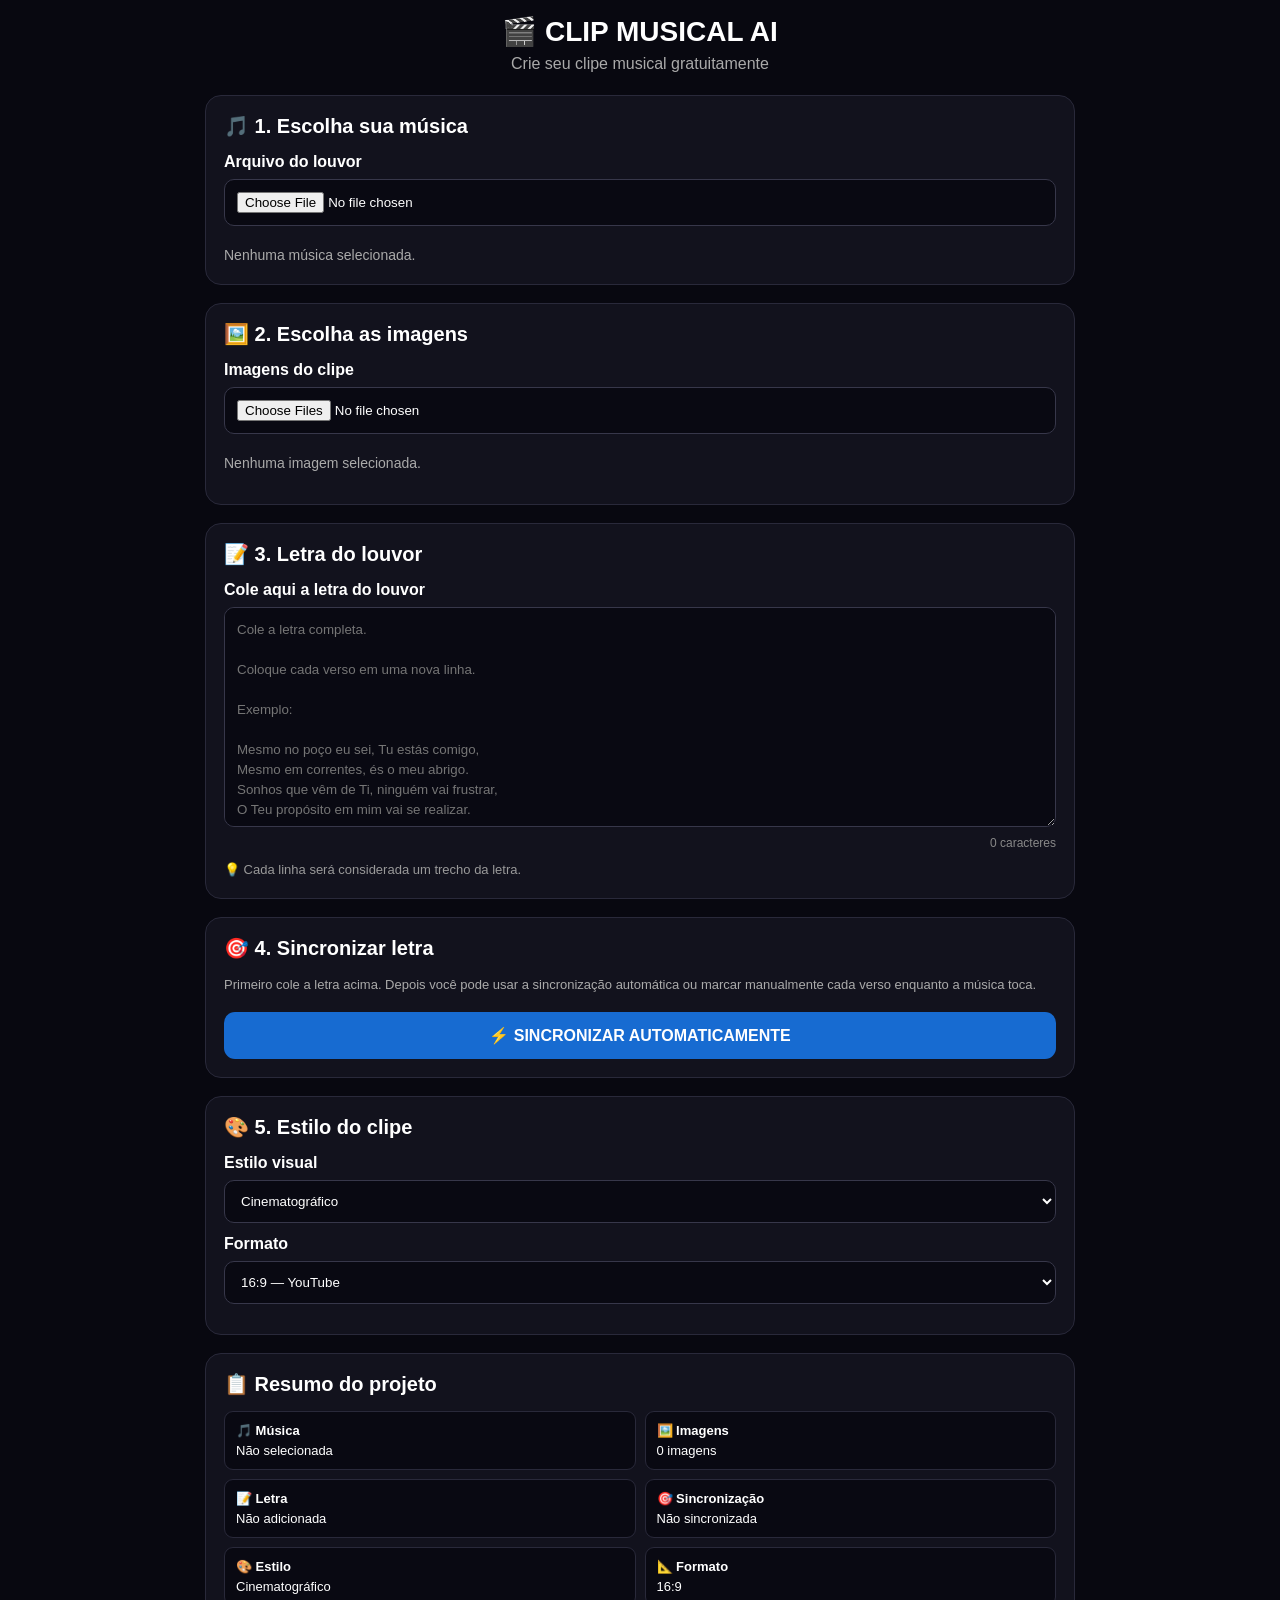
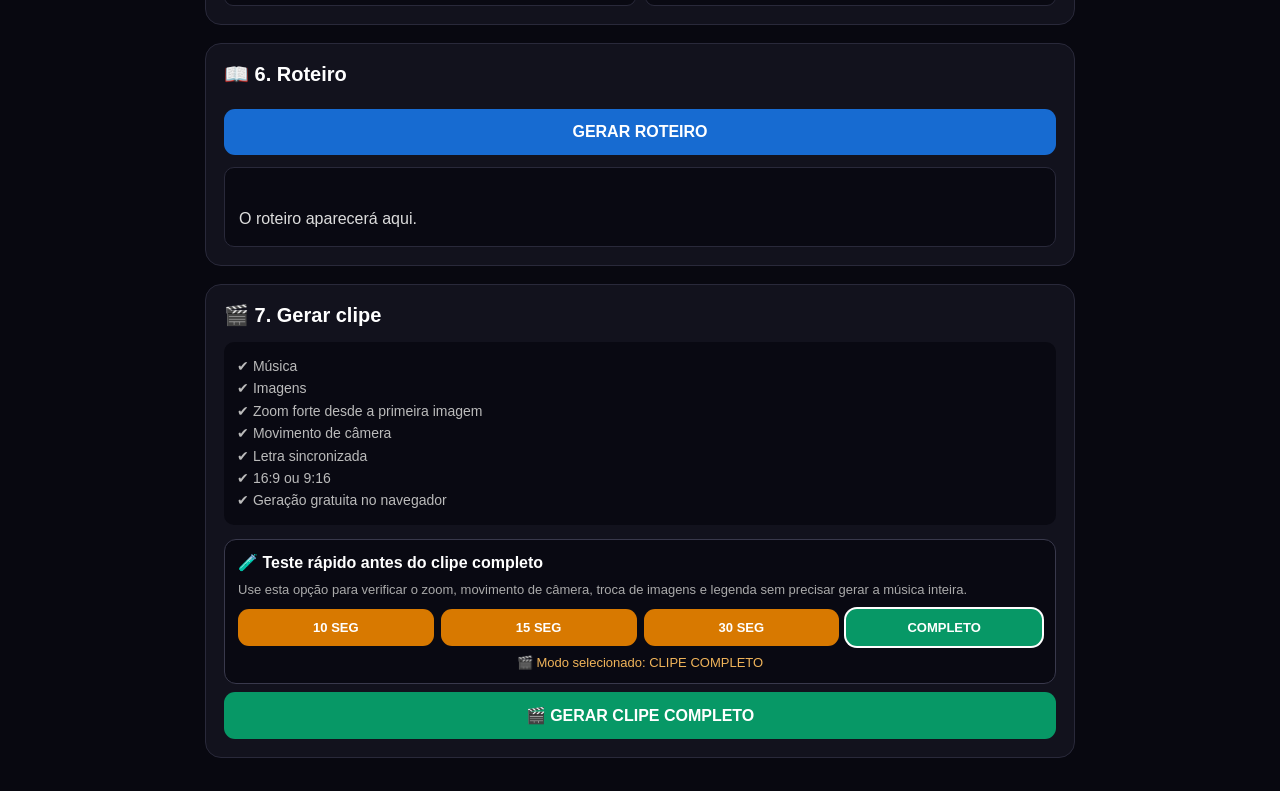
==== index.html @ cc2530ec "Update index.html" ====
<!DOCTYPE html>
<html lang="pt-BR">

<head>

<meta charset="UTF-8">

<meta name="viewport"
      content="width=device-width, initial-scale=1.0">

<title>CLIP MUSICAL AI</title>

<style>

*{
    box-sizing:border-box;
    margin:0;
    padding:0;
    font-family:Arial,sans-serif;
}

body{
    background:#080810;
    color:white;
    min-height:100vh;
}

.container{
    width:100%;
    max-width:900px;
    margin:auto;
    padding:15px;
}

h1{
    text-align:center;
    font-size:28px;
    margin-bottom:7px;
}

.subtitulo{
    text-align:center;
    color:#aaa;
    margin-bottom:22px;
}

.card{
    background:#12121d;
    border:1px solid #29293a;
    border-radius:16px;
    padding:18px;
    margin-bottom:18px;
}

.card h2{
    font-size:20px;
    margin-bottom:15px;
}

label{
    display:block;
    font-weight:bold;
    margin-bottom:8px;
}

input[type="file"],
select,
textarea,
input[type="number"]{
    width:100%;
    background:#090912;
    color:#fff;
    border:1px solid #37374a;
    border-radius:10px;
    padding:12px;
    margin-bottom:12px;
}

textarea{
    min-height:220px;
    resize:vertical;
    line-height:1.5;
}

button{
    width:100%;
    border:0;
    border-radius:11px;
    padding:14px;
    margin-top:8px;
    background:#6838ff;
    color:white;
    font-size:16px;
    font-weight:bold;
    cursor:pointer;
}

button:disabled{
    opacity:.5;
}

.btn-azul{
    background:#176bd1;
}

.btn-verde{
    background:#079866;
}

.btn-vermelho{
    background:#a72828;
}

.btn-cinza{
    background:#383847;
}

.btn-teste{
    background:#d87900;
}

.status{
    color:#aaa;
    font-size:14px;
    line-height:1.5;
    margin-top:7px;
}

.sucesso{
    color:#35dc98;
}

.erro{
    color:#ff6868;
}

.audio-preview{
    width:100%;
    display:none;
    margin-top:8px;
}

.dica{
    color:#999;
    font-size:13px;
    line-height:1.5;
    margin-top:5px;
}

.contador{
    color:#888;
    font-size:12px;
    text-align:right;
    margin-top:-7px;
    margin-bottom:10px;
}

.letra-preview{
    display:none;
    margin-top:12px;
    background:#090912;
    border:1px solid #29293a;
    border-radius:10px;
    padding:12px;
}

.letra-preview-texto{
    color:#ddd;
    white-space:pre-wrap;
    line-height:1.5;
    max-height:180px;
    overflow:auto;
}

.preview-grid{
    display:grid;
    grid-template-columns:repeat(2,1fr);
    gap:12px;
    margin-top:12px;
}

.preview-item{
    background:#090912;
    border:1px solid #29293a;
    border-radius:10px;
    padding:7px;
}

.preview-item img{
    width:100%;
    aspect-ratio:16/10;
    object-fit:cover;
    border-radius:8px;
    display:block;
}

.preview-num{
    text-align:center;
    color:#aaa;
    padding:7px 0;
    font-size:13px;
}

.preview-buttons{
    display:grid;
    grid-template-columns:1fr 1fr 1fr;
    gap:5px;
}

.preview-buttons button{
    padding:8px 3px;
    margin:0;
    font-size:12px;
}

.resumo{
    display:grid;
    grid-template-columns:1fr 1fr;
    gap:9px;
}

.resumo-box{
    background:#090912;
    border:1px solid #29293a;
    border-radius:9px;
    padding:11px;
    font-size:13px;
}

.resumo-box strong{
    display:block;
    margin-bottom:5px;
}

#roteiro{
    white-space:pre-wrap;
    background:#090912;
    border:1px solid #29293a;
    border-radius:10px;
    padding:14px;
    margin-top:12px;
    color:#ddd;
    line-height:1.55;
    min-height:80px;
}


/* ==========================================
   SINCRONIZAÇÃO
========================================== */

.sync-box{
    background:#090912;
    border:1px solid #303044;
    border-radius:12px;
    padding:12px;
    margin-top:12px;
}

.tempo-grande{
    text-align:center;
    font-size:34px;
    font-weight:bold;
    margin:10px 0;
    color:#fff;
}

.sync-botoes{
    display:grid;
    grid-template-columns:1fr 1fr;
    gap:8px;
}

.sync-botoes button{
    margin:0;
}

.marcar{
    background:#d43b3b;
    font-size:17px;
}

.lista-versos{
    margin-top:14px;
}

.verso-item{
    display:grid;
    grid-template-columns:70px 1fr 65px;
    gap:7px;
    align-items:center;
    background:#141421;
    border:1px solid #29293a;
    border-radius:8px;
    padding:7px;
    margin-bottom:6px;
}

.verso-numero{
    color:#888;
    font-size:12px;
    text-align:center;
}

.verso-texto{
    color:#ddd;
    font-size:13px;
    line-height:1.3;
}

.verso-tempo{
    width:100%;
    margin:0 !important;
    padding:7px !important;
    font-size:12px;
    text-align:center;
}

.verso-atual{
    border-color:#d43b3b;
    box-shadow:0 0 0 1px #d43b3b;
}

.sync-info{
    color:#aaa;
    font-size:13px;
    line-height:1.5;
    margin-bottom:10px;
}


/* ==========================================
   PROGRESSO
========================================== */

.progress-container{
    display:none;
    margin-top:15px;
}

.progress-bar{
    width:100%;
    height:18px;
    background:#252536;
    border-radius:20px;
    overflow:hidden;
}

.progress-fill{
    width:0%;
    height:100%;
    background:#6838ff;
    transition:width .1s linear;
}


/* ==========================================
   VÍDEO
========================================== */

.video-container{
    display:none;
}

#videoResultado{
    width:100%;
    background:#000;
    border-radius:12px;
    border:1px solid #333;
    display:block;
    margin-top:12px;
}

.download{
    display:none;
    width:100%;
    text-decoration:none;
    background:#079866;
    color:#fff;
    font-weight:bold;
    text-align:center;
    padding:15px;
    border-radius:11px;
    margin-top:12px;
}

.info{
    background:#090912;
    border-radius:10px;
    padding:13px;
    color:#bbb;
    line-height:1.6;
    font-size:14px;
}


/* ==========================================
   MODO DE TESTE
========================================== */

.teste-box{
    background:#090912;
    border:1px solid #39394c;
    border-radius:12px;
    padding:13px;
    margin-top:14px;
}

.teste-box h3{
    font-size:16px;
    margin-bottom:8px;
}

.teste-box p{
    color:#aaa;
    font-size:13px;
    line-height:1.5;
    margin-bottom:10px;
}

.teste-opcoes{
    display:grid;
    grid-template-columns:1fr 1fr 1fr 1fr;
    gap:7px;
}

.teste-opcoes button{
    margin:0;
    padding:11px 5px;
    font-size:13px;
}

.teste-selecionado{
    box-shadow:0 0 0 2px #fff;
}

.modo-info{
    text-align:center;
    color:#f0b45a;
    font-size:13px;
    margin-top:9px;
}


@media(max-width:600px){

    .container{
        padding:12px;
    }

    h1{
        font-size:24px;
    }

    .resumo{
        grid-template-columns:1fr;
    }

    .preview-grid{
        grid-template-columns:1fr 1fr;
    }

    .sync-botoes{
        grid-template-columns:1fr;
    }

    .verso-item{
        grid-template-columns:45px 1fr 68px;
    }

    .teste-opcoes{
        grid-template-columns:1fr 1fr;
    }

}

</style>

</head>

<body>

<div class="container">


<h1>🎬 CLIP MUSICAL AI</h1>

<div class="subtitulo">
Crie seu clipe musical gratuitamente
</div>


<!-- ==========================================
     1 MÚSICA
========================================== -->

<div class="card">

<h2>🎵 1. Escolha sua música</h2>

<label>
Arquivo do louvor
</label>

<input
    id="inputMusica"
    type="file"
    accept="audio/*"
>

<div
    id="audioInfo"
    class="status"
>
Nenhuma música selecionada.
</div>

<audio
    id="audioPreview"
    class="audio-preview"
    controls
    playsinline
></audio>

</div>


<!-- ==========================================
     2 IMAGENS
========================================== -->

<div class="card">

<h2>🖼️ 2. Escolha as imagens</h2>

<label>
Imagens do clipe
</label>

<input
    id="inputImagens"
    type="file"
    accept="image/*"
    multiple
>

<div
    id="contadorImagens"
    class="status"
>
Nenhuma imagem selecionada.
</div>

<div
    id="previewGrid"
    class="preview-grid"
></div>

</div>


<!-- ==========================================
     3 LETRA
========================================== -->

<div class="card">

<h2>📝 3. Letra do louvor</h2>

<label>
Cole aqui a letra do louvor
</label>

<textarea
    id="inputLetra"
    placeholder="Cole a letra completa.

Coloque cada verso em uma nova linha.

Exemplo:

Mesmo no poço eu sei, Tu estás comigo,
Mesmo em correntes, és o meu abrigo.
Sonhos que vêm de Ti, ninguém vai frustrar,
O Teu propósito em mim vai se realizar.

Sou o sonhador que o céu escolheu,
E o sonho é Te adorar, meu Deus."
></textarea>

<div
    id="letraContador"
    class="contador"
>
0 caracteres
</div>

<div class="dica">
💡 Cada linha será considerada um trecho da letra.
</div>

<div
    id="letraPreview"
    class="letra-preview"
>

<div
    id="letraPreviewTexto"
    class="letra-preview-texto"
></div>

</div>

</div>


<!-- ==========================================
     4 SINCRONIZAÇÃO
========================================== -->

<div class="card">

<h2>🎯 4. Sincronizar letra</h2>

<div class="sync-info">

Primeiro cole a letra acima.

Depois você pode usar a sincronização automática ou marcar manualmente cada verso enquanto a música toca.

</div>


<button
    id="botaoAuto"
    class="btn-azul"
>
⚡ SINCRONIZAR AUTOMATICAMENTE
</button>


<div
    id="syncBox"
    class="sync-box"
    style="display:none;"
>

<div
    id="tempoAtual"
    class="tempo-grande"
>
00:00.000
</div>


<div class="sync-botoes">

<button
    id="botaoIniciarSync"
    class="btn-verde"
>
▶️ COMEÇAR SINCRONIZAÇÃO
</button>

<button
    id="botaoPararSync"
    class="btn-cinza"
>
⏸️ PARAR
</button>

</div>


<button
    id="botaoMarcar"
    class="marcar"
>
🔴 MARCAR PRÓXIMO VERSO
</button>


<button
    id="botaoLimparSync"
    class="btn-vermelho"
>
🗑️ LIMPAR MARCAÇÕES
</button>


<div
    id="syncStatus"
    class="status"
>
Aguardando.
</div>


<div
    id="listaVersos"
    class="lista-versos"
></div>

</div>

</div>


<!-- ==========================================
     5 ESTILO
========================================== -->

<div class="card">

<h2>🎨 5. Estilo do clipe</h2>

<label>
Estilo visual
</label>

<select id="estilo">

<option>Cinematográfico</option>
<option>Worship</option>
<option>Romântico</option>
<option>Inspirador</option>
<option>Urbano</option>
<option>Dramático</option>
<option>Fantasia</option>
<option>Realista</option>

</select>


<label>
Formato
</label>

<select id="formato">

<option value="16:9">
16:9 — YouTube
</option>

<option value="9:16">
9:16 — TikTok / Reels / Shorts
</option>

</select>

</div>


<!-- ==========================================
     RESUMO
========================================== -->

<div class="card">

<h2>📋 Resumo do projeto</h2>

<div class="resumo">

<div class="resumo-box">
<strong>🎵 Música</strong>
<span id="resumoMusica">Não selecionada</span>
</div>

<div class="resumo-box">
<strong>🖼️ Imagens</strong>
<span id="resumoImagens">0 imagens</span>
</div>

<div class="resumo-box">
<strong>📝 Letra</strong>
<span id="resumoLetra">Não adicionada</span>
</div>

<div class="resumo-box">
<strong>🎯 Sincronização</strong>
<span id="resumoSync">Não sincronizada</span>
</div>

<div class="resumo-box">
<strong>🎨 Estilo</strong>
<span id="resumoEstilo">Cinematográfico</span>
</div>

<div class="resumo-box">
<strong>📐 Formato</strong>
<span id="resumoFormato">16:9</span>
</div>

</div>

</div>


<!-- ==========================================
     6 ROTEIRO
========================================== -->

<div class="card">

<h2>📖 6. Roteiro</h2>

<button
    id="botaoRoteiro"
    class="btn-azul"
>
GERAR ROTEIRO
</button>

<div id="roteiro">
O roteiro aparecerá aqui.
</div>

</div>


<!-- ==========================================
     7 GERAR
========================================== -->

<div class="card">

<h2>🎬 7. Gerar clipe</h2>

<div class="info">

✔ Música

<br>

✔ Imagens

<br>

✔ Zoom forte desde a primeira imagem

<br>

✔ Movimento de câmera

<br>

✔ Letra sincronizada

<br>

✔ 16:9 ou 9:16

<br>

✔ Geração gratuita no navegador

</div>


<!-- ==========================================
     MODO DE TESTE
========================================== -->

<div class="teste-box">

<h3>🧪 Teste rápido antes do clipe completo</h3>

<p>
Use esta opção para verificar o zoom, movimento de câmera,
troca de imagens e legenda sem precisar gerar a música inteira.
</p>

<div class="teste-opcoes">

<button
    id="teste10"
    class="btn-teste"
>
10 SEG
</button>

<button
    id="teste15"
    class="btn-teste"
>
15 SEG
</button>

<button
    id="teste30"
    class="btn-teste"
>
30 SEG
</button>

<button
    id="testeCompleto"
    class="btn-verde"
>
COMPLETO
</button>

</div>

<div
    id="modoInfo"
    class="modo-info"
>
Modo selecionado: CLIPE COMPLETO
</div>

</div>


<button
    id="botaoGerar"
    class="btn-verde"
>
🎬 GERAR CLIPE COMPLETO
</button>


<div
    id="progressContainer"
    class="progress-container"
>

<div class="progress-bar">

<div
    id="progressFill"
    class="progress-fill"
></div>

</div>

<div
    id="status"
    class="status"
>
Preparando...
</div>

</div>

</div>


<!-- ==========================================
     RESULTADO
========================================== -->

<div
    id="videoContainer"
    class="card video-container"
>

<h2>🎥 Seu clipe está pronto!</h2>

<video
    id="videoResultado"
    controls
    playsinline
    preload="auto"
></video>

<div
    id="resultadoInfo"
    class="status"
></div>

<a
    id="download"
    class="download"
    download="clip-musical-ai.webm"
>
⬇️ BAIXAR CLIPE
</a>

</div>


</div>


<script>

/* ==================================================
   ELEMENTOS
================================================== */

const inputMusica =
document.getElementById("inputMusica");

const inputImagens =
document.getElementById("inputImagens");

const inputLetra =
document.getElementById("inputLetra");

const audioInfo =
document.getElementById("audioInfo");

const audioPreview =
document.getElementById("audioPreview");

const contadorImagens =
document.getElementById("contadorImagens");

const previewGrid =
document.getElementById("previewGrid");

const letraContador =
document.getElementById("letraContador");

const letraPreview =
document.getElementById("letraPreview");

const letraPreviewTexto =
document.getElementById("letraPreviewTexto");

const estilo =
document.getElementById("estilo");

const formato =
document.getElementById("formato");

const resumoMusica =
document.getElementById("resumoMusica");

const resumoImagens =
document.getElementById("resumoImagens");

const resumoLetra =
document.getElementById("resumoLetra");

const resumoSync =
document.getElementById("resumoSync");

const resumoEstilo =
document.getElementById("resumoEstilo");

const resumoFormato =
document.getElementById("resumoFormato");

const botaoAuto =
document.getElementById("botaoAuto");

const syncBox =
document.getElementById("syncBox");

const tempoAtual =
document.getElementById("tempoAtual");

const botaoIniciarSync =
document.getElementById("botaoIniciarSync");

const botaoPararSync =
document.getElementById("botaoPararSync");

const botaoMarcar =
document.getElementById("botaoMarcar");

const botaoLimparSync =
document.getElementById("botaoLimparSync");

const syncStatus =
document.getElementById("syncStatus");

const listaVersos =
document.getElementById("listaVersos");

const botaoRoteiro =
document.getElementById("botaoRoteiro");

const roteiroElemento =
document.getElementById("roteiro");

const botaoGerar =
document.getElementById("botaoGerar");

const progressContainer =
document.getElementById("progressContainer");

const progressFill =
document.getElementById("progressFill");

const statusElemento =
document.getElementById("status");

const videoContainer =
document.getElementById("videoContainer");

const videoResultado =
document.getElementById("videoResultado");

const resultadoInfo =
document.getElementById("resultadoInfo");

const download =
document.getElementById("download");


/* ==================================================
   TESTE
================================================== */

const teste10 =
document.getElementById("teste10");

const teste15 =
document.getElementById("teste15");

const teste30 =
document.getElementById("teste30");

const testeCompleto =
document.getElementById("testeCompleto");

const modoInfo =
document.getElementById("modoInfo");


/*
   null = música completa

   número = duração máxima do teste
*/

let duracaoTeste =
null;


/* ==================================================
   SELEÇÃO DO MODO
================================================== */

function selecionarModo(
    segundos
){

    duracaoTeste =
    segundos;


    teste10.classList.remove(
        "teste-selecionado"
    );

    teste15.classList.remove(
        "teste-selecionado"
    );

    teste30.classList.remove(
        "teste-selecionado"
    );

    testeCompleto.classList.remove(
        "teste-selecionado"
    );


    if(
        segundos === 10
    ){

        teste10.classList.add(
            "teste-selecionado"
        );

        modoInfo.textContent =
        "🧪 Modo selecionado: TESTE DE 10 SEGUNDOS";

        botaoGerar.textContent =
        "🧪 GERAR TESTE DE 10 SEGUNDOS";

    }
    else if(
        segundos === 15
    ){

        teste15.classList.add(
            "teste-selecionado"
        );

        modoInfo.textContent =
        "🧪 Modo selecionado: TESTE DE 15 SEGUNDOS";

        botaoGerar.textContent =
        "🧪 GERAR TESTE DE 15 SEGUNDOS";

    }
    else if(
        segundos === 30
    ){

        teste30.classList.add(
            "teste-selecionado"
        );

        modoInfo.textContent =
        "🧪 Modo selecionado: TESTE DE 30 SEGUNDOS";

        botaoGerar.textContent =
        "🧪 GERAR TESTE DE 30 SEGUNDOS";

    }
    else{

        testeCompleto.classList.add(
            "teste-selecionado"
        );

        modoInfo.textContent =
        "🎬 Modo selecionado: CLIPE COMPLETO";

        botaoGerar.textContent =
        "🎬 GERAR CLIPE COMPLETO";

    }

}


teste10.addEventListener(
"click",
function(){

    selecionarModo(10);

});


teste15.addEventListener(
"click",
function(){

    selecionarModo(15);

});


teste30.addEventListener(
"click",
function(){

    selecionarModo(30);

});


testeCompleto.addEventListener(
"click",
function(){

    selecionarModo(null);

});


selecionarModo(null);


/* ==================================================
   ESTADO
================================================== */

let musicaSelecionada = null;

let imagensSelecionadas = [];

let roteiroAtual = "";

let videoURL = null;

let audioContext = null;

let audioSource = null;

let audioDestination = null;

let marcacoes = [];

let indiceMarcacao = 0;


/* ==================================================
   MÚSICA
================================================== */

inputMusica.addEventListener(
"change",
function(){

    if(
        !this.files ||
        !this.files.length
    ){

        return;

    }


    musicaSelecionada =
    this.files[0];


    resumoMusica.textContent =
    musicaSelecionada.name;


    audioInfo.textContent =
    "✓ Música selecionada: " +
    musicaSelecionada.name;


    audioInfo.className =
    "status sucesso";


    if(
        audioPreview.src
    ){

        try{

            URL.revokeObjectURL(
                audioPreview.src
            );

        }
        catch(e){}

    }


    audioPreview.src =
    URL.createObjectURL(
        musicaSelecionada
    );


    audioPreview.style.display =
    "block";


    audioPreview.load();


    audioPreview.onloadedmetadata =
    function(){

        syncBox.style.display =
        "block";


        montarListaVersos();

    };

});


/* ==================================================
   IMAGENS
================================================== */

inputImagens.addEventListener(
"change",
async function(){

    const arquivos =
    Array.from(
        this.files || []
    );


    if(
        !arquivos.length
    ){

        return;

    }


    imagensSelecionadas = [];


    contadorImagens.textContent =
    "Carregando imagens...";


    try{

        for(
            const arquivo of arquivos
        ){

            const src =
            await arquivoParaDataURL(
                arquivo
            );


            imagensSelecionadas.push({

                file:arquivo,

                src:src

            });

        }


        atualizarImagens();

    }
    catch(erro){

        contadorImagens.textContent =
        "Erro ao carregar imagens.";

        contadorImagens.className =
        "status erro";

    }

});


function arquivoParaDataURL(
    arquivo
){

    return new Promise(
    function(resolve,reject){

        const leitor =
        new FileReader();


        leitor.onload =
        function(){

            resolve(
                leitor.result
            );

        };


        leitor.onerror =
        function(){

            reject(
                new Error(
                    "Erro ao carregar imagem."
                )
            );

        };


        leitor.readAsDataURL(
            arquivo
        );

    });

}


/* ==================================================
   IMAGENS
================================================== */

function atualizarImagens(){

    previewGrid.innerHTML = "";


    imagensSelecionadas.forEach(
    function(item,index){

        const div =
        document.createElement(
            "div"
        );


        div.className =
        "preview-item";


        const img =
        document.createElement(
            "img"
        );


        img.src =
        item.src;


        const numero =
        document.createElement(
            "div"
        );


        numero.className =
        "preview-num";


        numero.textContent =
        "Imagem " +
        (index + 1);


        const botoes =
        document.createElement(
            "div"
        );


        botoes.className =
        "preview-buttons";


        const esquerda =
        document.createElement(
            "button"
        );


        esquerda.textContent =
        "◀";


        esquerda.onclick =
        function(){

            moverImagem(
                index,
                -1
            );

        };


        const excluir =
        document.createElement(
            "button"
        );


        excluir.textContent =
        "🗑️";


        excluir.onclick =
        function(){

            imagensSelecionadas.splice(
                index,
                1
            );


            atualizarImagens();

        };


        const direita =
        document.createElement(
            "button"
        );


        direita.textContent =
        "▶";


        direita.onclick =
        function(){

            moverImagem(
                index,
                1
            );

        };


        botoes.appendChild(
            esquerda
        );

        botoes.appendChild(
            excluir
        );

        botoes.appendChild(
            direita
        );


        div.appendChild(
            img
        );

        div.appendChild(
            numero
        );

        div.appendChild(
            botoes
        );


        previewGrid.appendChild(
            div
        );

    });


    const quantidade =
    imagensSelecionadas.length;


    contadorImagens.textContent =
    quantidade
    ?
    "✓ " +
    quantidade +
    (
        quantidade === 1
        ? " imagem selecionada."
        : " imagens selecionadas."
    )
    :
    "Nenhuma imagem selecionada.";


    contadorImagens.className =
    quantidade
    ? "status sucesso"
    : "status";


    resumoImagens.textContent =
    quantidade +
    (
        quantidade === 1
        ? " imagem"
        : " imagens"
    );

}


function moverImagem(
    index,
    direcao
){

    const novo =
    index +
    direcao;


    if(
        novo < 0 ||
        novo >= imagensSelecionadas.length
    ){

        return;

    }


    const temp =
    imagensSelecionadas[index];


    imagensSelecionadas[index] =
    imagensSelecionadas[novo];


    imagensSelecionadas[novo] =
    temp;


    atualizarImagens();

}


/* ==================================================
   LETRA
================================================== */

function obterVersos(){

    return inputLetra.value
    .split("\n")
    .map(
        linha =>
        linha.trim()
    )
    .filter(
        linha =>
        linha &&
        !(
            linha.startsWith("[") &&
            linha.endsWith("]")
        )
    );

}


inputLetra.addEventListener(
"input",
function(){

    const texto =
    this.value;


    letraContador.textContent =
    texto.length +
    (
        texto.length === 1
        ? " caractere"
        : " caracteres"
    );


    if(
        texto.trim()
    ){

        resumoLetra.textContent =
        "✓ Adicionada";


        letraPreview.style.display =
        "block";


        letraPreviewTexto.textContent =
        texto;


        montarListaVersos();

    }
    else{

        resumoLetra.textContent =
        "Não adicionada";


        resumoSync.textContent =
        "Não sincronizada";


        letraPreview.style.display =
        "none";


        listaVersos.innerHTML =
        "";

    }

});


/* ==================================================
   FORMATO / ESTILO
================================================== */

estilo.addEventListener(
"change",
function(){

    resumoEstilo.textContent =
    this.value;

});


formato.addEventListener(
"change",
function(){

    resumoFormato.textContent =
    this.value;

});


/* ==================================================
   LISTA DE VERSOS
================================================== */

function montarListaVersos(){

    const versos =
    obterVersos();


    listaVersos.innerHTML =
    "";


    if(
        !versos.length
    ){

        return;

    }


    if(
        marcacoes.length !==
        versos.length
    ){

        marcacoes =
        new Array(
            versos.length
        ).fill(
            null
        );

    }


    versos.forEach(
    function(verso,index){

        const div =
        document.createElement(
            "div"
        );


        div.className =
        "verso-item";


        div.id =
        "verso-" +
        index;


        const numero =
        document.createElement(
            "div"
        );


        numero.className =
        "verso-numero";


        numero.textContent =
        "#" +
        (index + 1);


        const texto =
        document.createElement(
            "div"
        );


        texto.className =
        "verso-texto";


        texto.textContent =
        verso;


        const tempo =
        document.createElement(
            "input"
        );


        tempo.type =
        "number";


        tempo.step =
        "0.001";


        tempo.min =
        "0";


        tempo.className =
        "verso-tempo";


        tempo.value =
        marcacoes[index] !== null
        ?
        marcacoes[index].toFixed(3)
        :
        "";


        tempo.title =
        "Tempo em segundos";


        tempo.addEventListener(
        "change",
        function(){

            const valor =
            parseFloat(
                tempo.value
            );


            if(
                isFinite(valor) &&
                valor >= 0
            ){

                marcacoes[index] =
                valor;

            }
            else{

                marcacoes[index] =
                null;

            }


            atualizarResumoSync();

        });


        div.appendChild(
            numero
        );

        div.appendChild(
            texto
        );

        div.appendChild(
            tempo
        );


        listaVersos.appendChild(
            div
        );

    });


    atualizarResumoSync();

}


/* ==================================================
   FORMATA TEMPO
================================================== */

function formatarTempo(
    segundos
){

    if(
        !isFinite(segundos)
    ){

        segundos =
        0;

    }


    const minutos =
    Math.floor(
        segundos / 60
    );


    const segundosRestantes =
    segundos -
    minutos * 60;


    return String(
        minutos
    ).padStart(
        2,
        "0"
    )
    +
    ":"
    +
    segundosRestantes
    .toFixed(3)
    .padStart(
        6,
        "0"
    );

}


/* ==================================================
   RELÓGIO
================================================== */

audioPreview.addEventListener(
"timeupdate",
function(){

    tempoAtual.textContent =
    formatarTempo(
        audioPreview.currentTime
    );


    destacarVersoAtual();

});


function destacarVersoAtual(){

    const tempo =
    audioPreview.currentTime;


    document
    .querySelectorAll(
        ".verso-item"
    )
    .forEach(
    item => {

        item.classList.remove(
            "verso-atual"
        );

    });


    let atual =
    -1;


    for(
        let i = 0;
        i < marcacoes.length;
        i++
    ){

        if(
            marcacoes[i] !== null &&
            tempo >= marcacoes[i]
        ){

            atual =
            i;

        }

    }


    if(
        atual >= 0
    ){

        const elemento =
        document.getElementById(
            "verso-" +
            atual
        );


        if(
            elemento
        ){

            elemento.classList.add(
                "verso-atual"
            );

        }

    }

}


/* ==================================================
   SINCRONIZAÇÃO MANUAL
================================================== */

botaoIniciarSync.addEventListener(
"click",
async function(){

    if(
        !musicaSelecionada
    ){

        alert(
            "Selecione a música primeiro."
        );

        return;

    }


    const versos =
    obterVersos();


    if(
        !versos.length
    ){

        alert(
            "Cole a letra primeiro."
        );

        return;

    }


    indiceMarcacao =
    0;


    marcacoes =
    new Array(
        versos.length
    ).fill(
        null
    );


    montarListaVersos();


    audioPreview.currentTime =
    0;


    try{

        await audioPreview.play();

    }
    catch(e){

        alert(
            "Toque no botão PLAY do áudio para permitir a reprodução."
        );

        return;

    }


    syncStatus.textContent =
    "🎵 Música tocando. Quando começar o primeiro verso, toque em MARCAR.";

    syncStatus.className =
    "status sucesso";


    botaoMarcar.disabled =
    false;

});


/* ==================================================
   MARCAR
================================================== */

botaoMarcar.addEventListener(
"click",
function(){

    const versos =
    obterVersos();


    if(
        !versos.length
    ){

        alert(
            "Cole a letra primeiro."
        );

        return;

    }


    if(
        indiceMarcacao >=
        versos.length
    ){

        syncStatus.textContent =
        "✓ Todos os versos já foram marcados.";

        resumoSync.textContent =
        "✓ Completa";


        return;

    }


    const tempo =
    audioPreview.currentTime;


    marcacoes[
        indiceMarcacao
    ] =
    tempo;


    const elemento =
    document.getElementById(
        "verso-" +
        indiceMarcacao
    );


    if(
        elemento
    ){

        const input =
        elemento.querySelector(
            "input"
        );


        if(
            input
        ){

            input.value =
            tempo.toFixed(3);

        }

    }


    syncStatus.textContent =
    "✓ Verso " +
    (indiceMarcacao + 1) +
    " marcado em " +
    formatarTempo(
        tempo
    );


    indiceMarcacao++;


    atualizarResumoSync();


    if(
        indiceMarcacao >=
        versos.length
    ){

        syncStatus.textContent +=
        " — todos os versos marcados!";

    }

});


/* ==================================================
   PARAR
================================================== */

botaoPararSync.addEventListener(
"click",
function(){

    audioPreview.pause();


    syncStatus.textContent =
    "⏸️ Sincronização pausada em " +
    formatarTempo(
        audioPreview.currentTime
    );

});


/* ==================================================
   LIMPAR
================================================== */

botaoLimparSync.addEventListener(
"click",
function(){

    audioPreview.pause();

    audioPreview.currentTime =
    0;


    const versos =
    obterVersos();


    marcacoes =
    new Array(
        versos.length
    ).fill(
        null
    );


    indiceMarcacao =
    0;


    montarListaVersos();


    syncStatus.textContent =
    "Marcações apagadas.";


    resumoSync.textContent =
    "Não sincronizada";

});


/* ==================================================
   AUTOMÁTICO
================================================== */

botaoAuto.addEventListener(
"click",
function(){

    if(
        !musicaSelecionada
    ){

        alert(
            "Selecione a música primeiro."
        );

        return;

    }


    const versos =
    obterVersos();


    if(
        !versos.length
    ){

        alert(
            "Cole a letra primeiro."
        );

        return;

    }


    const duracao =
    audioPreview.duration;


    if(
        !isFinite(duracao) ||
        duracao <= 0
    ){

        alert(
            "Aguarde o carregamento da duração da música."
        );

        return;

    }


    marcacoes =
    versos.map(
    function(_,index){

        return (
            index /
            versos.length
        ) *
        duracao;

    });


    montarListaVersos();


    resumoSync.textContent =
    "⚡ Automática";


    syncStatus.textContent =
    "✓ Sincronização automática criada. Você pode ajustar os tempos manualmente.";

    syncStatus.className =
    "status sucesso";


    syncBox.style.display =
    "block";

});


/* ==================================================
   RESUMO SYNC
================================================== */

function atualizarResumoSync(){

    const total =
    marcacoes.filter(
        valor =>
        valor !== null
    ).length;


    const quantidade =
    marcacoes.length;


    if(
        !quantidade
    ){

        resumoSync.textContent =
        "Não sincronizada";

        return;

    }


    if(
        total === quantidade
    ){

        resumoSync.textContent =
        "✓ Completa";

    }
    else if(
        total > 0
    ){

        resumoSync.textContent =
        total +
        "/" +
        quantidade +
        " marcados";

    }
    else{

        resumoSync.textContent =
        "Não sincronizada";

    }

}


/* ==================================================
   ROTEIRO
================================================== */

botaoRoteiro.addEventListener(
"click",
function(){

    if(
        !musicaSelecionada
    ){

        alert(
            "Selecione a música."
        );

        return;

    }


    if(
        !imagensSelecionadas.length
    ){

        alert(
            "Selecione pelo menos uma imagem."
        );

        return;

    }


    const versos =
    obterVersos();


    let texto =
    "🎬 CLIP MUSICAL AI\n\n";


    texto +=
    "Música: " +
    musicaSelecionada.name +
    "\n";


    texto +=
    "Estilo: " +
    estilo.value +
    "\n";


    texto +=
    "Formato: " +
    formato.value +
    "\n\n";


    texto +=
    "ESTRUTURA DAS CENAS\n\n";


    imagensSelecionadas.forEach(
    function(_,index){

        texto +=
        "🎥 CENA " +
        (index + 1) +
        "\n";


        if(
            index % 2 === 0
        ){

            texto +=
            "Movimento: zoom 115% → 155% + câmera lateral.\n";

        }
        else{

            texto +=
            "Movimento: zoom 155% → 115% + câmera lateral.\n";

        }


        if(
            versos.length
        ){

            const indice =
            Math.min(
                index,
                versos.length - 1
            );


            texto +=
            "Trecho: " +
            versos[indice] +
            "\n";

        }


        texto +=
        "\n";

    });


    roteiroAtual =
    texto;


    roteiroElemento.textContent =
    texto;


    botaoRoteiro.textContent =
    "✓ ROTEIRO CRIADO";


    setTimeout(
    function(){

        botaoRoteiro.textContent =
        "GERAR ROTEIRO";

    },
    2000
    );

});


/* ==================================================
   CARREGAR IMAGEM
================================================== */

function carregarImagem(
    src
){

    return new Promise(
    function(resolve,reject){

        const img =
        new Image();


        img.onload =
        function(){

            resolve(
                img
            );

        };


        img.onerror =
        function(){

            reject(
                new Error(
                    "Erro ao carregar imagem."
                )
            );

        };


        img.src =
        src;

    });

}


/* ==================================================
   DESENHAR CENA
================================================== */

function desenharCena(
    ctx,
    canvas,
    img,
    progresso,
    indice
){

    const cw =
    canvas.width;

    const ch =
    canvas.height;


    /*
       ZOOM FORTE.

       Começa em 115%.

       Vai até 155%.

       Isso é propositalmente forte para
       que o efeito seja perceptível.
    */

    let zoom;


    if(
        indice % 2 === 0
    ){

        zoom =
        1.15 +
        progresso *
        0.40;

    }
    else{

        zoom =
        1.55 -
        progresso *
        0.40;

    }


    /*
       MOVIMENTO DE CÂMERA FORTE
    */

    let deslocamentoX =
    0;

    let deslocamentoY =
    0;


    if(
        indice % 4 === 0
    ){

        deslocamentoX =
        (
            progresso -
            0.5
        )
        *
        cw
        *
        0.24;

    }
    else if(
        indice % 4 === 1
    ){

        deslocamentoX =
        (
            0.5 -
            progresso
        )
        *
        cw
        *
        0.24;

    }
    else if(
        indice % 4 === 2
    ){

        deslocamentoY =
        (
            progresso -
            0.5
        )
        *
        ch
        *
        0.24;

    }
    else{

        deslocamentoY =
        (
            0.5 -
            progresso
        )
        *
        ch
        *
        0.24;

    }


    const escalaBase =
    Math.max(
        cw / img.width,
        ch / img.height
    );


    const escala =
    escalaBase *
    zoom;


    const largura =
    img.width *
    escala;


    const altura =
    img.height *
    escala;


    const x =
    (
        cw -
        largura
    ) /
    2
    +
    deslocamentoX;


    const y =
    (
        ch -
        altura
    ) /
    2
    +
    deslocamentoY;


    ctx.drawImage(
        img,
        x,
        y,
        largura,
        altura
    );

}


/* ==================================================
   DESENHAR LETRA
================================================== */

function desenharLetra(
    ctx,
    canvas,
    texto
){

    if(
        !texto ||
        !texto.trim()
    ){

        return;

    }


    const cw =
    canvas.width;

    const ch =
    canvas.height;


    const tamanho =
    Math.max(
        25,
        Math.round(
            cw * 0.035
        )
    );


    ctx.save();


    ctx.font =
    "bold " +
    tamanho +
    "px Arial";


    ctx.textAlign =
    "center";


    ctx.textBaseline =
    "middle";


    const margem =
    cw *
    0.07;


    const larguraMax =
    cw -
    margem *
    2;


    const palavras =
    texto.split(
        /\s+/
    );


    const linhas =
    [];


    let linha =
    "";


    palavras.forEach(
    function(palavra){

        const teste =
        linha
        ?
        linha +
        " " +
        palavra
        :
        palavra;


        if(
            ctx.measureText(
                teste
            ).width <=
            larguraMax
        ){

            linha =
            teste;

        }
        else{

            if(
                linha
            ){

                linhas.push(
                    linha
                );

            }


            linha =
            palavra;

        }

    });


    if(
        linha
    ){

        linhas.push(
            linha
        );

    }


    let linhasFinais =
    linhas.slice(
        0,
        2
    );


    if(
        linhas.length > 2
    ){

        linhasFinais[1] =
        linhas.slice(
            1
        ).join(
            " "
        );

    }


    const alturaLinha =
    tamanho *
    1.25;


    const alturaCaixa =
    linhasFinais.length *
    alturaLinha +
    tamanho;


    const caixaX =
    cw *
    0.05;


    const caixaLargura =
    cw *
    0.90;


    const caixaY =
    ch -
    ch *
    0.18 -
    alturaCaixa /
    2;


    ctx.fillStyle =
    "rgba(0,0,0,.72)";


    ctx.beginPath();


    if(
        ctx.roundRect
    ){

        ctx.roundRect(
            caixaX,
            caixaY,
            caixaLargura,
            alturaCaixa,
            18
        );

    }
    else{

        ctx.rect(
            caixaX,
            caixaY,
            caixaLargura,
            alturaCaixa
        );

    }


    ctx.fill();


    ctx.fillStyle =
    "#ffffff";


    ctx.shadowColor =
    "#000000";


    ctx.shadowBlur =
    8;


    ctx.shadowOffsetX =
    2;


    ctx.shadowOffsetY =
    2;


    const centroY =
    caixaY +
    alturaCaixa /
    2;


    const inicioY =
    centroY -
    (
        (
            linhasFinais.length -
            1
        )
        *
        alturaLinha /
        2
    );


    linhasFinais.forEach(
    function(linhaTexto,index){

        ctx.fillText(
            linhaTexto,
            cw / 2,
            inicioY +
            index *
            alturaLinha
        );

    });


    ctx.restore();

}


/* ==================================================
   CODEC
================================================== */

function escolherCodec(){

    const codecs = [

        "video/webm;codecs=vp8,opus",

        "video/webm;codecs=vp9,opus",

        "video/webm"

    ];


    for(
        const codec of codecs
    ){

        try{

            if(
                MediaRecorder.isTypeSupported(
                    codec
                )
            ){

                return codec;

            }

        }
        catch(e){}

    }


    return "";

}


/* ==================================================
   ÁUDIO
================================================== */

async function prepararAudio(){

    const AudioCtx =
    window.AudioContext ||
    window.webkitAudioContext;


    if(
        !AudioCtx
    ){

        throw new Error(
            "Seu navegador não suporta o sistema de áudio."
        );

    }


    if(
        !audioContext
    ){

        audioContext =
        new AudioCtx();


        audioSource =
        audioContext.createMediaElementSource(
            audioPreview
        );


        audioDestination =
        audioContext.createMediaStreamDestination();


        audioSource.connect(
            audioDestination
        );


        audioSource.connect(
            audioContext.destination
        );

    }


    if(
        audioContext.state ===
        "suspended"
    ){

        await audioContext.resume();

    }


    return audioDestination.stream;

}


/* ==================================================
   ESPERAR
================================================== */

function esperar(
    ms
){

    return new Promise(
    resolve =>
    setTimeout(
        resolve,
        ms
    )
    );

}


/* ==================================================
   GERAR CLIPE
================================================== */

botaoGerar.addEventListener(
"click",
async function(){

    let recorder =
    null;

    let intervalo =
    null;


    try{

        /* ==========================================
           VALIDAÇÕES
        ========================================== */

        if(
            !musicaSelecionada
        ){

            alert(
                "Selecione a música."
            );

            return;

        }


        if(
            !imagensSelecionadas.length
        ){

            alert(
                "Selecione pelo menos uma imagem."
            );

            return;

        }


        const versos =
        obterVersos();


        if(
            !versos.length
        ){

            alert(
                "Cole a letra do louvor."
            );

            return;

        }


        if(
            !isFinite(
                audioPreview.duration
            ) ||
            audioPreview.duration <= 0
        ){

            alert(
                "Aguarde o carregamento da música."
            );

            return;

        }


        /* ==========================================
           DURAÇÃO REAL DA MÚSICA
        ========================================== */

        const duracaoMusica =
        audioPreview.duration;


        /*
           Se estiver em modo teste,
           limita a duração.

           Se a música tiver menos tempo
           que o teste, usa a duração real.
        */

        const duracaoGeracao =
        duracaoTeste === null
        ?
        duracaoMusica
        :
        Math.min(
            duracaoTeste,
            duracaoMusica
        );


        if(
            duracaoGeracao <= 0
        ){

            throw new Error(
                "A duração da música não é válida."
            );

        }


        /* ==========================================
           MARCAÇÕES
        ========================================== */

        const todasMarcadas =
        marcacoes.length ===
        versos.length &&
        marcacoes.every(
            valor =>
            valor !== null &&
            isFinite(valor)
        );


        if(
            !todasMarcadas
        ){

            /*
               Para o teste, distribuímos os versos
               dentro do trecho que será gerado.

               Para o completo, usamos a duração
               inteira da música.
            */

            marcacoes =
            versos.map(
            function(_,index){

                return (
                    index /
                    versos.length
                )
                *
                duracaoMusica;

            });


            montarListaVersos();

        }


        /* ==========================================
           ROTEIRO
        ========================================== */

        if(
            !roteiroAtual
        ){

            botaoRoteiro.click();

        }


        /* ==========================================
           INTERFACE
        ========================================== */

        botaoGerar.disabled =
        true;


        progressContainer.style.display =
        "block";


        videoContainer.style.display =
        "none";


        download.style.display =
        "none";


        progressFill.style.width =
        "0%";


        if(
            duracaoTeste === null
        ){

            statusElemento.textContent =
            "Preparando clipe completo...";

        }
        else{

            statusElemento.textContent =
            "Preparando teste de " +
            duracaoGeracao +
            " segundos...";

        }


        /* ==========================================
           IMAGENS
        ========================================== */

        const imagens = [];


        for(
            const item of imagensSelecionadas
        ){

            imagens.push(
                await carregarImagem(
                    item.src
                )
            );

        }


        /* ==========================================
           CANVAS
        ========================================== */

        const canvas =
        document.createElement(
            "canvas"
        );


        if(
            formato.value ===
            "9:16"
        ){

            canvas.width =
            720;

            canvas.height =
            1280;

        }
        else{

            canvas.width =
            1280;

            canvas.height =
            720;

        }


        const ctx =
        canvas.getContext(
            "2d"
        );


        if(
            !ctx
        ){

            throw new Error(
                "Não foi possível criar o Canvas."
            );

        }


        /* ==========================================
           CAPTURA
        ========================================== */

        let capturaManual =
        true;


        let videoStream;


        try{

            videoStream =
            canvas.captureStream(
                0
            );

        }
        catch(e){

            capturaManual =
            false;


            videoStream =
            canvas.captureStream(
                30
            );

        }


        const videoTrack =
        videoStream.getVideoTracks()[0];


        /* ==========================================
           ÁUDIO
        ========================================== */

        const audioStream =
        await prepararAudio();


        audioStream
        .getAudioTracks()
        .forEach(
        function(track){

            videoStream.addTrack(
                track
            );

        });


        /* ==========================================
           CODEC
        ========================================== */

        const codec =
        escolherCodec();


        if(
            !codec
        ){

            throw new Error(
                "Seu navegador não suporta gravação WebM."
            );

        }


        /* ==========================================
           RECORDER
        ========================================== */

        recorder =
        new MediaRecorder(
            videoStream,
            {
                mimeType:codec,
                videoBitsPerSecond:7000000,
                audioBitsPerSecond:128000
            }
        );


        const partes = [];


        recorder.ondataavailable =
        function(evento){

            if(
                evento.data &&
                evento.data.size > 0
            ){

                partes.push(
                    evento.data
                );

            }

        };


        /* ==========================================
           PRIMEIRO QUADRO
        ========================================== */

        ctx.fillStyle =
        "#000";


        ctx.fillRect(
            0,
            0,
            canvas.width,
            canvas.height
        );


        desenharCena(
            ctx,
            canvas,
            imagens[0],
            0,
            0
        );


        desenharLetra(
            ctx,
            canvas,
            versos[0]
        );


        if(
            capturaManual &&
            videoTrack.requestFrame
        ){

            videoTrack.requestFrame();

        }


        /* ==========================================
           COMEÇAR GRAVAÇÃO
        ========================================== */

        recorder.start(
            1000
        );


        await esperar(
            300
        );


        audioPreview.currentTime =
        0;


        await audioContext.resume();


        await audioPreview.play();


        /* ==========================================
           FRAMES
        ========================================== */

        const fps =
        30;


        const intervaloMs =
        1000 /
        fps;


        let terminou =
        false;


        intervalo =
        setInterval(
        function(){

            if(
                terminou
            ){

                return;

            }


            const tempo =
            audioPreview.currentTime;


            /*
               A duração usada aqui é a duração
               do teste ou da música completa.
            */

            const progressoTotal =
            Math.max(
                0,
                Math.min(
                    tempo /
                    duracaoGeracao,
                    1
                )
            );


            /* ======================================
               IMAGEM
            ====================================== */

            let indiceImagem =
            Math.floor(
                progressoTotal *
                imagens.length
            );


            if(
                indiceImagem >=
                imagens.length
            ){

                indiceImagem =
                imagens.length - 1;

            }


            /*
               Cada imagem recebe uma parte
               proporcional do trecho gerado.
            */

            const duracaoCena =
            duracaoGeracao /
            imagens.length;


            const inicioCena =
            indiceImagem *
            duracaoCena;


            let progressoCena =
            (
                tempo -
                inicioCena
            )
            /
            duracaoCena;


            progressoCena =
            Math.max(
                0,
                Math.min(
                    progressoCena,
                    1
                )
            );


            /* ======================================
               FUNDO
            ====================================== */

            ctx.fillStyle =
            "#000";


            ctx.fillRect(
                0,
                0,
                canvas.width,
                canvas.height
            );


            /* ======================================
               IMAGEM + ZOOM
            ====================================== */

            desenharCena(
                ctx,
                canvas,
                imagens[indiceImagem],
                progressoCena,
                indiceImagem
            );


            /* ======================================
               LETRA
            ====================================== */

            let indiceLetra =
            0;


            for(
                let i = 0;
                i < marcacoes.length;
                i++
            ){

                if(
                    tempo >=
                    marcacoes[i]
                ){

                    indiceLetra =
                    i;

                }

            }


            /*
               No modo teste, caso as marcações
               estejam depois do trecho testado,
               usamos o primeiro verso.
            */

            if(
                indiceLetra >=
                versos.length
            ){

                indiceLetra =
                versos.length - 1;

            }


            desenharLetra(
                ctx,
                canvas,
                versos[indiceLetra]
            );


            /* ======================================
               CAPTURA
            ====================================== */

            if(
                capturaManual &&
                videoTrack.requestFrame
            ){

                videoTrack.requestFrame();

            }


            /* ======================================
               PROGRESSO
            ====================================== */

            progressFill.style.width =
            Math.round(
                progressoTotal *
                100
            )
            +
            "%";


            statusElemento.textContent =
            (
                duracaoTeste === null
                ?
                "Gerando clipe completo... "
                :
                "Gerando teste... "
            )
            +
            Math.round(
                progressoTotal *
                100
            )
            +
            "%";


            /* ======================================
               FIM
            ====================================== */

            if(
                tempo >=
                duracaoGeracao -
                0.05
            ){

                terminou =
                true;

            }

        },
        intervaloMs
        );


        /* ==========================================
           ESPERAR FINAL
        ========================================== */

        await new Promise(
        function(resolve){

            const verificar =
            setInterval(
            function(){

                if(
                    audioPreview.ended ||
                    audioPreview.currentTime >=
                    duracaoGeracao -
                    0.03
                ){

                    clearInterval(
                        verificar
                    );


                    resolve();

                }

            },
            50
            );

        });


        /* ==========================================
           PARAR LOOP
        ========================================== */

        if(
            intervalo
        ){

            clearInterval(
                intervalo
            );

            intervalo =
            null;

        }


        audioPreview.pause();


        /* ==========================================
           ÚLTIMO QUADRO
        ========================================== */

        ctx.fillStyle =
        "#000";


        ctx.fillRect(
            0,
            0,
            canvas.width,
            canvas.height
        );


        desenharCena(
            ctx,
            canvas,
            imagens[
                imagens.length - 1
            ],
            1,
            imagens.length - 1
        );


        /*
           Procura o verso correspondente
           ao final do trecho.
        */

        let versoFinal =
        0;


        for(
            let i = 0;
            i < marcacoes.length;
            i++
        ){

            if(
                duracaoGeracao >=
                marcacoes[i]
            ){

                versoFinal =
                i;

            }

        }


        desenharLetra(
            ctx,
            canvas,
            versos[versoFinal]
        );


        if(
            capturaManual &&
            videoTrack.requestFrame
        ){

            videoTrack.requestFrame();

        }


        await esperar(
            400
        );


        /* ==========================================
           PEDIR DADOS
        ========================================== */

        try{

            recorder.requestData();

        }
        catch(e){}


        await esperar(
            300
        );


        /* ==========================================
           PARAR RECORDER
        ========================================== */

        await new Promise(
        function(resolve){

            if(
                recorder.state ===
                "inactive"
            ){

                resolve();

                return;

            }


            recorder.addEventListener(
                "stop",
                resolve,
                {
                    once:true
                }
            );


            recorder.stop();

        });


        await esperar(
            700
        );


        if(
            !partes.length
        ){

            throw new Error(
                "O navegador não entregou o vídeo."
            );

        }


        /* ==========================================
           BLOB
        ========================================== */

        const blob =
        new Blob(
            partes,
            {
                type:
                recorder.mimeType ||
                codec ||
                "video/webm"
            }
        );


        if(
            !blob.size
        ){

            throw new Error(
                "O arquivo de vídeo ficou vazio."
            );

        }


        /* ==========================================
           URL
        ========================================== */

        if(
            videoURL
        ){

            try{

                URL.revokeObjectURL(
                    videoURL
                );

            }
            catch(e){}

        }


        videoURL =
        URL.createObjectURL(
            blob
        );


        /* ==========================================
           MOSTRAR
        ========================================== */

        videoResultado.pause();


        videoResultado.removeAttribute(
            "src"
        );


        videoResultado.load();


        videoResultado.src =
        videoURL;


        videoResultado.style.display =
        "block";


        videoContainer.style.display =
        "block";


        download.href =
        videoURL;


        download.download =
        duracaoTeste === null
        ?
        "clip-musical-ai-completo.webm"
        :
        "clip-musical-ai-teste-" +
        duracaoGeracao +
        "s.webm";


        download.style.display =
        "block";


        const tamanho =
        (
            blob.size /
            1024 /
            1024
        ).toFixed(2);


        resultadoInfo.textContent =
        duracaoTeste === null
        ?
        "✓ Clipe completo criado com sucesso — " +
        tamanho +
        " MB"
        :
        "✓ TESTE DE " +
        duracaoGeracao +
        " SEGUNDOS criado com sucesso — " +
        tamanho +
        " MB";


        resultadoInfo.className =
        "status sucesso";


        progressFill.style.width =
        "100%";


        statusElemento.textContent =
        duracaoTeste === null
        ?
        "✓ CLIPE COMPLETO CRIADO COM SUCESSO!"
        :
        "✓ TESTE CRIADO COM SUCESSO!";


        videoResultado.load();


        videoResultado.onloadeddata =
        function(){

            videoResultado
            .play()
            .catch(
                function(){}
            );

        };


        setTimeout(
        function(){

            videoContainer.scrollIntoView({
                behavior:"smooth",
                block:"start"
            });

        },
        300
        );

    }
    catch(erro){

        console.error(
            erro
        );


        if(
            intervalo
        ){

            clearInterval(
                intervalo
            );

        }


        audioPreview.pause();


        statusElemento.textContent =
        "❌ " +
        (
            erro.message ||
            "Erro desconhecido."
        );


        statusElemento.className =
        "status erro";


        alert(
            "Não foi possível gerar o clipe.\n\n" +
            (
                erro.message ||
                "Erro desconhecido."
            )
        );

    }
    finally{

        botaoGerar.disabled =
        false;

    }

});


/* ==================================================
   LIMPEZA
================================================== */

window.addEventListener(
"beforeunload",
function(){

    if(
        videoURL
    ){

        try{

            URL.revokeObjectURL(
                videoURL
            );

        }
        catch(e){}

    }

});

</script>

</body>

</html>
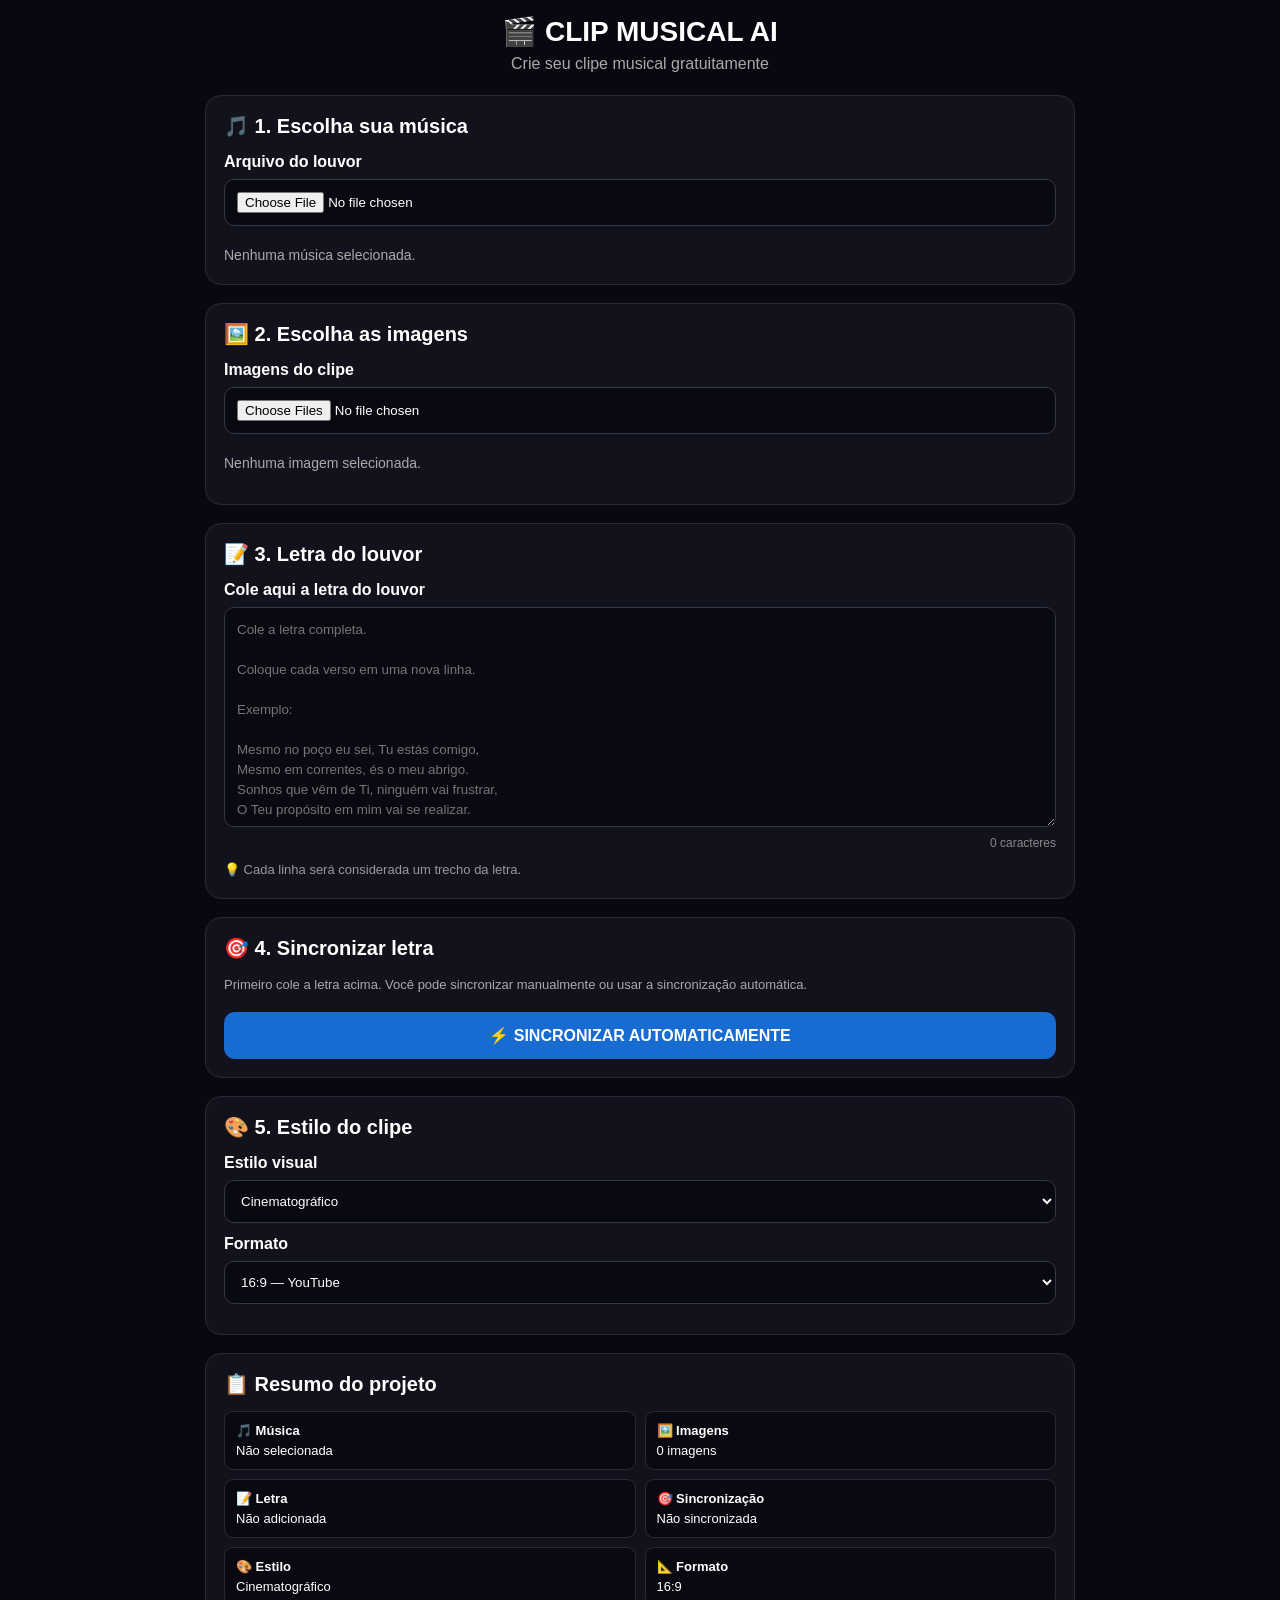
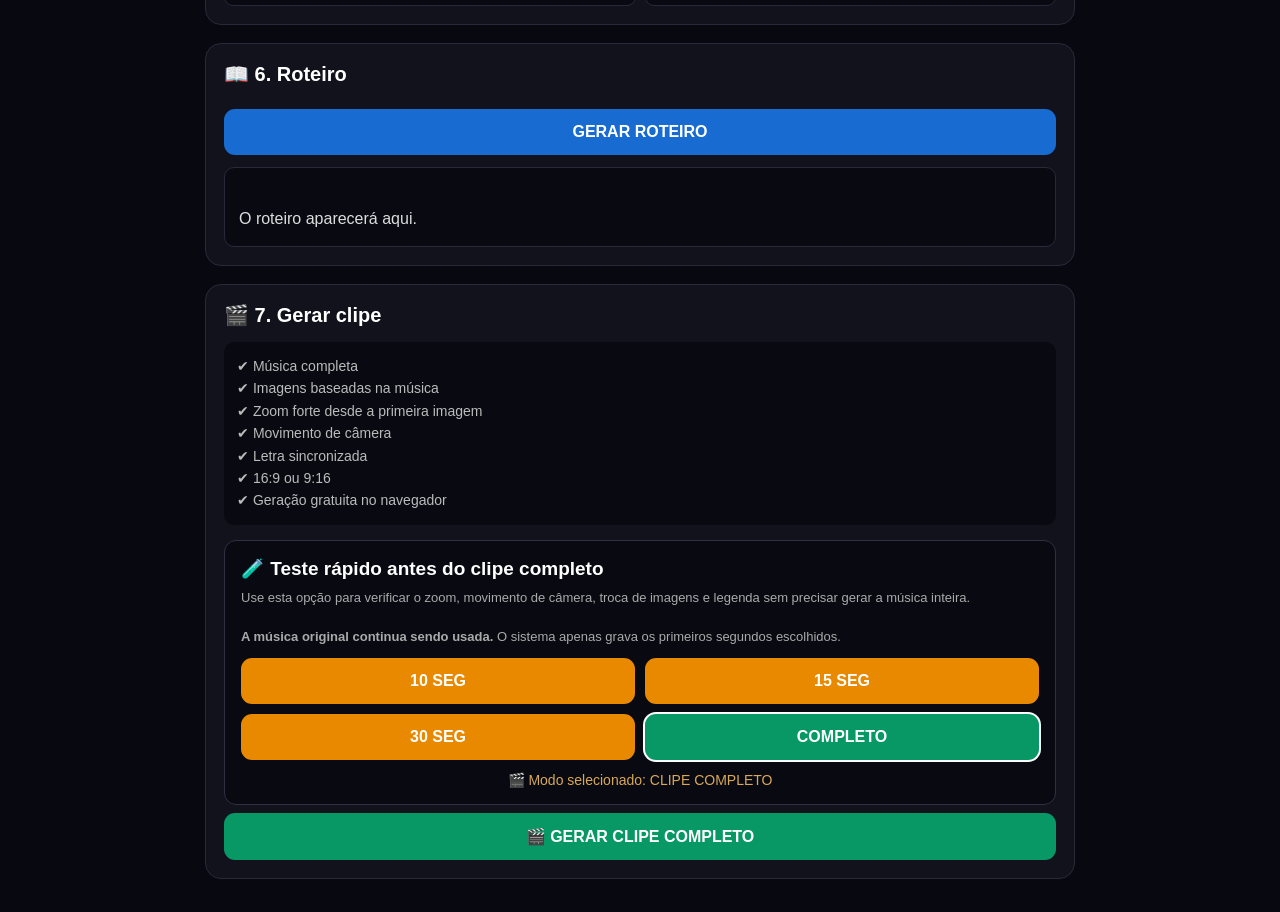
==== commit 386f4116: "Update index.html" ====
--- a/index.html
+++ b/index.html
@@ -115,10 +115,6 @@
     background:#383847;
 }
 
-.btn-teste{
-    background:#d87900;
-}
-
 .status{
     color:#aaa;
     font-size:14px;
@@ -286,7 +282,7 @@
 
 .verso-item{
     display:grid;
-    grid-template-columns:70px 1fr 65px;
+    grid-template-columns:70px 1fr 75px;
     gap:7px;
     align-items:center;
     background:#141421;
@@ -330,6 +326,55 @@
 
 
 /* ==========================================
+   TESTE
+========================================== */
+
+.teste-box{
+    background:#090912;
+    border:1px solid #303044;
+    border-radius:12px;
+    padding:16px;
+    margin-top:15px;
+}
+
+.teste-titulo{
+    font-size:19px;
+    font-weight:bold;
+    margin-bottom:8px;
+}
+
+.teste-info{
+    color:#aaa;
+    font-size:13px;
+    line-height:1.5;
+    margin-bottom:12px;
+}
+
+.teste-botoes{
+    display:grid;
+    grid-template-columns:1fr 1fr;
+    gap:10px;
+}
+
+.teste-botoes button{
+    margin:0;
+    background:#e88900;
+}
+
+.teste-botoes button.selecionado{
+    background:#079866;
+    box-shadow:0 0 0 2px white;
+}
+
+.teste-status{
+    color:#d8a957;
+    text-align:center;
+    margin-top:12px;
+    font-size:14px;
+}
+
+
+/* ==========================================
    PROGRESSO
 ========================================== */
 
@@ -364,6 +409,7 @@
 
 #videoResultado{
     width:100%;
+    min-height:220px;
     background:#000;
     border-radius:12px;
     border:1px solid #333;
@@ -394,54 +440,6 @@
 }
 
 
-/* ==========================================
-   MODO DE TESTE
-========================================== */
-
-.teste-box{
-    background:#090912;
-    border:1px solid #39394c;
-    border-radius:12px;
-    padding:13px;
-    margin-top:14px;
-}
-
-.teste-box h3{
-    font-size:16px;
-    margin-bottom:8px;
-}
-
-.teste-box p{
-    color:#aaa;
-    font-size:13px;
-    line-height:1.5;
-    margin-bottom:10px;
-}
-
-.teste-opcoes{
-    display:grid;
-    grid-template-columns:1fr 1fr 1fr 1fr;
-    gap:7px;
-}
-
-.teste-opcoes button{
-    margin:0;
-    padding:11px 5px;
-    font-size:13px;
-}
-
-.teste-selecionado{
-    box-shadow:0 0 0 2px #fff;
-}
-
-.modo-info{
-    text-align:center;
-    color:#f0b45a;
-    font-size:13px;
-    margin-top:9px;
-}
-
-
 @media(max-width:600px){
 
     .container{
@@ -464,12 +462,12 @@
         grid-template-columns:1fr;
     }
 
+    .teste-botoes{
+        grid-template-columns:1fr 1fr;
+    }
+
     .verso-item{
         grid-template-columns:45px 1fr 68px;
-    }
-
-    .teste-opcoes{
-        grid-template-columns:1fr 1fr;
     }
 
 }
@@ -596,7 +594,9 @@
 </div>
 
 <div class="dica">
+
 💡 Cada linha será considerada um trecho da letra.
+
 </div>
 
 <div
@@ -626,7 +626,7 @@
 
 Primeiro cole a letra acima.
 
-Depois você pode usar a sincronização automática ou marcar manualmente cada verso enquanto a música toca.
+Você pode sincronizar manualmente ou usar a sincronização automática.
 
 </div>
 
@@ -762,33 +762,68 @@
 <div class="resumo">
 
 <div class="resumo-box">
+
 <strong>🎵 Música</strong>
-<span id="resumoMusica">Não selecionada</span>
+
+<span id="resumoMusica">
+Não selecionada
+</span>
+
 </div>
 
+
 <div class="resumo-box">
+
 <strong>🖼️ Imagens</strong>
-<span id="resumoImagens">0 imagens</span>
+
+<span id="resumoImagens">
+0 imagens
+</span>
+
 </div>
 
+
 <div class="resumo-box">
+
 <strong>📝 Letra</strong>
-<span id="resumoLetra">Não adicionada</span>
+
+<span id="resumoLetra">
+Não adicionada
+</span>
+
 </div>
 
+
 <div class="resumo-box">
+
 <strong>🎯 Sincronização</strong>
-<span id="resumoSync">Não sincronizada</span>
+
+<span id="resumoSync">
+Não sincronizada
+</span>
+
 </div>
 
+
 <div class="resumo-box">
+
 <strong>🎨 Estilo</strong>
-<span id="resumoEstilo">Cinematográfico</span>
+
+<span id="resumoEstilo">
+Cinematográfico
+</span>
+
 </div>
 
+
 <div class="resumo-box">
+
 <strong>📐 Formato</strong>
-<span id="resumoFormato">16:9</span>
+
+<span id="resumoFormato">
+16:9
+</span>
+
 </div>
 
 </div>
@@ -819,7 +854,7 @@
 
 
 <!-- ==========================================
-     7 GERAR
+     7 GERAR CLIPE
 ========================================== -->
 
 <div class="card">
@@ -828,11 +863,11 @@
 
 <div class="info">
 
-✔ Música
+✔ Música completa
 
 <br>
 
-✔ Imagens
+✔ Imagens baseadas na música
 
 <br>
 
@@ -858,55 +893,68 @@
 
 
 <!-- ==========================================
-     MODO DE TESTE
+     TESTE RÁPIDO
 ========================================== -->
 
 <div class="teste-box">
 
-<h3>🧪 Teste rápido antes do clipe completo</h3>
-
-<p>
-Use esta opção para verificar o zoom, movimento de câmera,
-troca de imagens e legenda sem precisar gerar a música inteira.
-</p>
-
-<div class="teste-opcoes">
+<div class="teste-titulo">
+🧪 Teste rápido antes do clipe completo
+</div>
+
+<div class="teste-info">
+
+Use esta opção para verificar o zoom, movimento de câmera, troca de imagens e legenda sem precisar gerar a música inteira.
+
+<br><br>
+
+<strong>
+A música original continua sendo usada.
+</strong>
+
+O sistema apenas grava os primeiros segundos escolhidos.
+
+</div>
+
+
+<div class="teste-botoes">
 
 <button
     id="teste10"
-    class="btn-teste"
+    data-duracao="10"
 >
 10 SEG
 </button>
 
 <button
     id="teste15"
-    class="btn-teste"
+    data-duracao="15"
 >
 15 SEG
 </button>
 
 <button
     id="teste30"
-    class="btn-teste"
+    data-duracao="30"
 >
 30 SEG
 </button>
 
 <button
     id="testeCompleto"
-    class="btn-verde"
+    data-duracao="0"
 >
 COMPLETO
 </button>
 
 </div>
 
+
 <div
-    id="modoInfo"
-    class="modo-info"
+    id="testeStatus"
+    class="teste-status"
 >
-Modo selecionado: CLIPE COMPLETO
+🎬 Modo selecionado: CLIPE COMPLETO
 </div>
 
 </div>
@@ -961,7 +1009,7 @@
     id="videoResultado"
     controls
     playsinline
-    preload="auto"
+    preload="metadata"
 ></video>
 
 <div
@@ -985,6 +1033,7 @@
 
 <script>
 
+
 /* ==================================================
    ELEMENTOS
 ================================================== */
@@ -1100,165 +1149,8 @@
 const download =
 document.getElementById("download");
 
-
-/* ==================================================
-   TESTE
-================================================== */
-
-const teste10 =
-document.getElementById("teste10");
-
-const teste15 =
-document.getElementById("teste15");
-
-const teste30 =
-document.getElementById("teste30");
-
-const testeCompleto =
-document.getElementById("testeCompleto");
-
-const modoInfo =
-document.getElementById("modoInfo");
-
-
-/*
-   null = música completa
-
-   número = duração máxima do teste
-*/
-
-let duracaoTeste =
-null;
-
-
-/* ==================================================
-   SELEÇÃO DO MODO
-================================================== */
-
-function selecionarModo(
-    segundos
-){
-
-    duracaoTeste =
-    segundos;
-
-
-    teste10.classList.remove(
-        "teste-selecionado"
-    );
-
-    teste15.classList.remove(
-        "teste-selecionado"
-    );
-
-    teste30.classList.remove(
-        "teste-selecionado"
-    );
-
-    testeCompleto.classList.remove(
-        "teste-selecionado"
-    );
-
-
-    if(
-        segundos === 10
-    ){
-
-        teste10.classList.add(
-            "teste-selecionado"
-        );
-
-        modoInfo.textContent =
-        "🧪 Modo selecionado: TESTE DE 10 SEGUNDOS";
-
-        botaoGerar.textContent =
-        "🧪 GERAR TESTE DE 10 SEGUNDOS";
-
-    }
-    else if(
-        segundos === 15
-    ){
-
-        teste15.classList.add(
-            "teste-selecionado"
-        );
-
-        modoInfo.textContent =
-        "🧪 Modo selecionado: TESTE DE 15 SEGUNDOS";
-
-        botaoGerar.textContent =
-        "🧪 GERAR TESTE DE 15 SEGUNDOS";
-
-    }
-    else if(
-        segundos === 30
-    ){
-
-        teste30.classList.add(
-            "teste-selecionado"
-        );
-
-        modoInfo.textContent =
-        "🧪 Modo selecionado: TESTE DE 30 SEGUNDOS";
-
-        botaoGerar.textContent =
-        "🧪 GERAR TESTE DE 30 SEGUNDOS";
-
-    }
-    else{
-
-        testeCompleto.classList.add(
-            "teste-selecionado"
-        );
-
-        modoInfo.textContent =
-        "🎬 Modo selecionado: CLIPE COMPLETO";
-
-        botaoGerar.textContent =
-        "🎬 GERAR CLIPE COMPLETO";
-
-    }
-
-}
-
-
-teste10.addEventListener(
-"click",
-function(){
-
-    selecionarModo(10);
-
-});
-
-
-teste15.addEventListener(
-"click",
-function(){
-
-    selecionarModo(15);
-
-});
-
-
-teste30.addEventListener(
-"click",
-function(){
-
-    selecionarModo(30);
-
-});
-
-
-testeCompleto.addEventListener(
-"click",
-function(){
-
-    selecionarModo(null);
-
-});
-
-
-selecionarModo(null);
+const testeStatus =
+document.getElementById("testeStatus");
 
 
 /* ==================================================
@@ -1282,6 +1174,12 @@
 let marcacoes = [];
 
 let indiceMarcacao = 0;
+
+/*
+   0 = clipe completo
+   >0 = quantidade de segundos para teste
+*/
+let duracaoTeste = 0;
 
 
 /* ==================================================
@@ -1296,9 +1194,7 @@
         !this.files ||
         !this.files.length
     ){
-
         return;
-
     }
 
 
@@ -1379,9 +1275,7 @@
     if(
         !arquivos.length
     ){
-
         return;
-
     }
 
 
@@ -1474,7 +1368,7 @@
 
 
 /* ==================================================
-   IMAGENS
+   ATUALIZAR IMAGENS
 ================================================== */
 
 function atualizarImagens(){
@@ -1678,9 +1572,7 @@
         novo < 0 ||
         novo >= imagensSelecionadas.length
     ){
-
         return;
-
     }
 
 
@@ -1784,7 +1676,7 @@
 
 
 /* ==================================================
-   FORMATO / ESTILO
+   ESTILO / FORMATO
 ================================================== */
 
 estilo.addEventListener(
@@ -1824,9 +1716,7 @@
     if(
         !versos.length
     ){
-
         return;
-
     }
 
 
@@ -1994,10 +1884,7 @@
     if(
         !isFinite(segundos)
     ){
-
-        segundos =
-        0;
-
+        segundos = 0;
     }
 
 
@@ -2085,8 +1972,7 @@
             tempo >= marcacoes[i]
         ){
 
-            atual =
-            i;
+            atual = i;
 
         }
 
@@ -2120,7 +2006,7 @@
 
 
 /* ==================================================
-   SINCRONIZAÇÃO MANUAL
+   COMEÇAR SINCRONIZAÇÃO
 ================================================== */
 
 botaoIniciarSync.addEventListener(
@@ -2206,7 +2092,7 @@
 
 
 /* ==================================================
-   MARCAR
+   MARCAR VERSO
 ================================================== */
 
 botaoMarcar.addEventListener(
@@ -2240,7 +2126,6 @@
 
         resumoSync.textContent =
         "✓ Completa";
-
 
         return;
 
@@ -2467,7 +2352,7 @@
 
 
 /* ==================================================
-   RESUMO SYNC
+   RESUMO
 ================================================== */
 
 function atualizarResumoSync(){
@@ -2602,13 +2487,13 @@
         ){
 
             texto +=
-            "Movimento: zoom 115% → 155% + câmera lateral.\n";
+            "Movimento: ZOOM FORTE 115% → 155% + câmera lateral.\n";
 
         }
         else{
 
             texto +=
-            "Movimento: zoom 155% → 115% + câmera lateral.\n";
+            "Movimento: ZOOM FORTE 155% → 115% + câmera lateral.\n";
 
         }
 
@@ -2728,14 +2613,13 @@
 
 
     /*
-       ZOOM FORTE.
-
-       Começa em 115%.
-
-       Vai até 155%.
-
-       Isso é propositalmente forte para
-       que o efeito seja perceptível.
+       ZOOM FORTE E VISÍVEL.
+
+       Cenas pares:
+       115% → 155%
+
+       Cenas ímpares:
+       155% → 115%
     */
 
     let zoom;
@@ -2762,7 +2646,7 @@
 
 
     /*
-       MOVIMENTO DE CÂMERA FORTE
+       MOVIMENTO DE CÂMERA
     */
 
     let deslocamentoX =
@@ -3293,6 +3177,83 @@
 
 
 /* ==================================================
+   BOTÕES DE TESTE
+================================================== */
+
+const botoesTeste =
+document.querySelectorAll(
+    ".teste-botoes button"
+);
+
+
+botoesTeste.forEach(
+function(botao){
+
+    botao.addEventListener(
+    "click",
+    function(){
+
+        botoesTeste.forEach(
+        b =>
+        b.classList.remove(
+            "selecionado"
+        )
+        );
+
+
+        this.classList.add(
+            "selecionado"
+        );
+
+
+        duracaoTeste =
+        Number(
+            this.dataset.duracao
+        );
+
+
+        if(
+            duracaoTeste === 0
+        ){
+
+            testeStatus.textContent =
+            "🎬 Modo selecionado: CLIPE COMPLETO";
+
+
+            botaoGerar.textContent =
+            "🎬 GERAR CLIPE COMPLETO";
+
+        }
+        else{
+
+            testeStatus.textContent =
+            "🧪 Modo selecionado: TESTE DE " +
+            duracaoTeste +
+            " SEGUNDOS";
+
+
+            botaoGerar.textContent =
+            "🧪 GERAR TESTE DE " +
+            duracaoTeste +
+            " SEGUNDOS";
+
+        }
+
+    });
+
+});
+
+
+/*
+   Começa no modo completo.
+*/
+
+document
+.getElementById("testeCompleto")
+.classList.add("selecionado");
+
+
+/* ==================================================
    GERAR CLIPE
 ================================================== */
 
@@ -3306,12 +3267,15 @@
     let intervalo =
     null;
 
+    let terminou =
+    false;
+
 
     try{
 
-        /* ==========================================
+        /* ------------------------------------------
            VALIDAÇÕES
-        ========================================== */
+        ------------------------------------------ */
 
         if(
             !musicaSelecionada
@@ -3372,47 +3336,34 @@
         }
 
 
-        /* ==========================================
-           DURAÇÃO REAL DA MÚSICA
-        ========================================== */
+        /* ------------------------------------------
+           DURAÇÃO DA GRAVAÇÃO
+        ------------------------------------------ */
 
         const duracaoMusica =
         audioPreview.duration;
 
 
-        /*
-           Se estiver em modo teste,
-           limita a duração.
-
-           Se a música tiver menos tempo
-           que o teste, usa a duração real.
-        */
-
-        const duracaoGeracao =
-        duracaoTeste === null
-        ?
-        duracaoMusica
-        :
-        Math.min(
-            duracaoTeste,
-            duracaoMusica
-        );
+        let duracaoGravacao =
+        duracaoMusica;
 
 
         if(
-            duracaoGeracao <= 0
+            duracaoTeste > 0
         ){
 
-            throw new Error(
-                "A duração da música não é válida."
+            duracaoGravacao =
+            Math.min(
+                duracaoTeste,
+                duracaoMusica
             );
 
         }
 
 
-        /* ==========================================
-           MARCAÇÕES
-        ========================================== */
+        /* ------------------------------------------
+           SINCRONIZAÇÃO AUTOMÁTICA
+        ------------------------------------------ */
 
         const todasMarcadas =
         marcacoes.length ===
@@ -3428,14 +3379,6 @@
             !todasMarcadas
         ){
 
-            /*
-               Para o teste, distribuímos os versos
-               dentro do trecho que será gerado.
-
-               Para o completo, usamos a duração
-               inteira da música.
-            */
-
             marcacoes =
             versos.map(
             function(_,index){
@@ -3455,9 +3398,9 @@
         }
 
 
-        /* ==========================================
+        /* ------------------------------------------
            ROTEIRO
-        ========================================== */
+        ------------------------------------------ */
 
         if(
             !roteiroAtual
@@ -3468,9 +3411,9 @@
         }
 
 
-        /* ==========================================
+        /* ------------------------------------------
            INTERFACE
-        ========================================== */
+        ------------------------------------------ */
 
         botaoGerar.disabled =
         true;
@@ -3492,27 +3435,13 @@
         "0%";
 
 
-        if(
-            duracaoTeste === null
-        ){
-
-            statusElemento.textContent =
-            "Preparando clipe completo...";
-
-        }
-        else{
-
-            statusElemento.textContent =
-            "Preparando teste de " +
-            duracaoGeracao +
-            " segundos...";
-
-        }
-
-
-        /* ==========================================
+        statusElemento.textContent =
+        "Carregando imagens...";
+
+
+        /* ------------------------------------------
            IMAGENS
-        ========================================== */
+        ------------------------------------------ */
 
         const imagens = [];
 
@@ -3530,9 +3459,9 @@
         }
 
 
-        /* ==========================================
+        /* ------------------------------------------
            CANVAS
-        ========================================== */
+        ------------------------------------------ */
 
         const canvas =
         document.createElement(
@@ -3580,9 +3509,9 @@
         }
 
 
-        /* ==========================================
-           CAPTURA
-        ========================================== */
+        /* ------------------------------------------
+           CAPTURE STREAM
+        ------------------------------------------ */
 
         let capturaManual =
         true;
@@ -3617,9 +3546,9 @@
         videoStream.getVideoTracks()[0];
 
 
-        /* ==========================================
+        /* ------------------------------------------
            ÁUDIO
-        ========================================== */
+        ------------------------------------------ */
 
         const audioStream =
         await prepararAudio();
@@ -3637,9 +3566,9 @@
         });
 
 
-        /* ==========================================
+        /* ------------------------------------------
            CODEC
-        ========================================== */
+        ------------------------------------------ */
 
         const codec =
         escolherCodec();
@@ -3656,17 +3585,24 @@
         }
 
 
-        /* ==========================================
+        /* ------------------------------------------
            RECORDER
-        ========================================== */
+        ------------------------------------------ */
 
         recorder =
         new MediaRecorder(
             videoStream,
             {
                 mimeType:codec,
-                videoBitsPerSecond:7000000,
-                audioBitsPerSecond:128000
+
+                /*
+                   Reduz o tamanho do arquivo
+                   mantendo boa qualidade.
+                */
+
+                videoBitsPerSecond:4000000,
+
+                audioBitsPerSecond:96000
             }
         );
 
@@ -3691,9 +3627,9 @@
         };
 
 
-        /* ==========================================
+        /* ------------------------------------------
            PRIMEIRO QUADRO
-        ========================================== */
+        ------------------------------------------ */
 
         ctx.fillStyle =
         "#000";
@@ -3733,33 +3669,47 @@
         }
 
 
-        /* ==========================================
-           COMEÇAR GRAVAÇÃO
-        ========================================== */
+        /* ------------------------------------------
+           INICIAR RECORDER
+        ------------------------------------------ */
 
         recorder.start(
             1000
         );
 
 
+        /* ------------------------------------------
+           COMEÇAR ÁUDIO
+        ------------------------------------------ */
+
+        audioPreview.pause();
+
+
+        audioPreview.currentTime =
+        0;
+
+
         await esperar(
             300
         );
 
 
-        audioPreview.currentTime =
-        0;
-
-
-        await audioContext.resume();
+        if(
+            audioContext.state ===
+            "suspended"
+        ){
+
+            await audioContext.resume();
+
+        }
 
 
         await audioPreview.play();
 
 
-        /* ==========================================
+        /* ------------------------------------------
            FRAMES
-        ========================================== */
+        ------------------------------------------ */
 
         const fps =
         30;
@@ -3770,10 +3720,6 @@
         fps;
 
 
-        let terminou =
-        false;
-
-
         intervalo =
         setInterval(
         function(){
@@ -3781,35 +3727,28 @@
             if(
                 terminou
             ){
-
                 return;
-
             }
 
 
             const tempo =
             audioPreview.currentTime;
 
-
-            /*
-               A duração usada aqui é a duração
-               do teste ou da música completa.
-            */
 
             const progressoTotal =
             Math.max(
                 0,
                 Math.min(
                     tempo /
-                    duracaoGeracao,
+                    duracaoGravacao,
                     1
                 )
             );
 
 
-            /* ======================================
+            /* --------------------------------------
                IMAGEM
-            ====================================== */
+            -------------------------------------- */
 
             let indiceImagem =
             Math.floor(
@@ -3829,13 +3768,8 @@
             }
 
 
-            /*
-               Cada imagem recebe uma parte
-               proporcional do trecho gerado.
-            */
-
             const duracaoCena =
-            duracaoGeracao /
+            duracaoGravacao /
             imagens.length;
 
 
@@ -3863,9 +3797,9 @@
             );
 
 
-            /* ======================================
+            /* --------------------------------------
                FUNDO
-            ====================================== */
+            -------------------------------------- */
 
             ctx.fillStyle =
             "#000";
@@ -3879,9 +3813,9 @@
             );
 
 
-            /* ======================================
-               IMAGEM + ZOOM
-            ====================================== */
+            /* --------------------------------------
+               IMAGEM
+            -------------------------------------- */
 
             desenharCena(
                 ctx,
@@ -3892,9 +3826,9 @@
             );
 
 
-            /* ======================================
+            /* --------------------------------------
                LETRA
-            ====================================== */
+            -------------------------------------- */
 
             let indiceLetra =
             0;
@@ -3919,12 +3853,6 @@
             }
 
 
-            /*
-               No modo teste, caso as marcações
-               estejam depois do trecho testado,
-               usamos o primeiro verso.
-            */
-
             if(
                 indiceLetra >=
                 versos.length
@@ -3943,9 +3871,9 @@
             );
 
 
-            /* ======================================
+            /* --------------------------------------
                CAPTURA
-            ====================================== */
+            -------------------------------------- */
 
             if(
                 capturaManual &&
@@ -3957,9 +3885,9 @@
             }
 
 
-            /* ======================================
+            /* --------------------------------------
                PROGRESSO
-            ====================================== */
+            -------------------------------------- */
 
             progressFill.style.width =
             Math.round(
@@ -3970,30 +3898,39 @@
             "%";
 
 
-            statusElemento.textContent =
-            (
-                duracaoTeste === null
-                ?
-                "Gerando clipe completo... "
-                :
-                "Gerando teste... "
-            )
-            +
-            Math.round(
-                progressoTotal *
-                100
-            )
-            +
-            "%";
-
-
-            /* ======================================
+            if(
+                duracaoTeste > 0
+            ){
+
+                statusElemento.textContent =
+                "🧪 Gerando teste... " +
+                Math.round(
+                    progressoTotal *
+                    100
+                ) +
+                "%";
+
+            }
+            else{
+
+                statusElemento.textContent =
+                "🎬 Gerando clipe... " +
+                Math.round(
+                    progressoTotal *
+                    100
+                ) +
+                "%";
+
+            }
+
+
+            /* --------------------------------------
                FIM
-            ====================================== */
+            -------------------------------------- */
 
             if(
                 tempo >=
-                duracaoGeracao -
+                duracaoGravacao -
                 0.05
             ){
 
@@ -4007,9 +3944,9 @@
         );
 
 
-        /* ==========================================
+        /* ------------------------------------------
            ESPERAR FINAL
-        ========================================== */
+        ------------------------------------------ */
 
         await new Promise(
         function(resolve){
@@ -4019,9 +3956,8 @@
             function(){
 
                 if(
-                    audioPreview.ended ||
                     audioPreview.currentTime >=
-                    duracaoGeracao -
+                    duracaoGravacao -
                     0.03
                 ){
 
@@ -4041,9 +3977,9 @@
         });
 
 
-        /* ==========================================
+        /* ------------------------------------------
            PARAR LOOP
-        ========================================== */
+        ------------------------------------------ */
 
         if(
             intervalo
@@ -4062,9 +3998,9 @@
         audioPreview.pause();
 
 
-        /* ==========================================
+        /* ------------------------------------------
            ÚLTIMO QUADRO
-        ========================================== */
+        ------------------------------------------ */
 
         ctx.fillStyle =
         "#000";
@@ -4078,23 +4014,42 @@
         );
 
 
+        const ultimoTempo =
+        duracaoGravacao;
+
+
+        let ultimoIndice =
+        Math.floor(
+            (
+                ultimoTempo /
+                duracaoGravacao
+            )
+            *
+            imagens.length
+        );
+
+
+        if(
+            ultimoIndice >=
+            imagens.length
+        ){
+
+            ultimoIndice =
+            imagens.length - 1;
+
+        }
+
+
         desenharCena(
             ctx,
             canvas,
-            imagens[
-                imagens.length - 1
-            ],
+            imagens[ultimoIndice],
             1,
-            imagens.length - 1
-        );
-
-
-        /*
-           Procura o verso correspondente
-           ao final do trecho.
-        */
-
-        let versoFinal =
+            ultimoIndice
+        );
+
+
+        let ultimaLetra =
         0;
 
 
@@ -4105,11 +4060,11 @@
         ){
 
             if(
-                duracaoGeracao >=
+                ultimoTempo >=
                 marcacoes[i]
             ){
 
-                versoFinal =
+                ultimaLetra =
                 i;
 
             }
@@ -4120,7 +4075,12 @@
         desenharLetra(
             ctx,
             canvas,
-            versos[versoFinal]
+            versos[
+                Math.min(
+                    ultimaLetra,
+                    versos.length - 1
+                )
+            ]
         );
 
 
@@ -4139,9 +4099,9 @@
         );
 
 
-        /* ==========================================
-           PEDIR DADOS
-        ========================================== */
+        /* ------------------------------------------
+           FORÇAR ENTREGA DOS DADOS
+        ------------------------------------------ */
 
         try{
 
@@ -4156,9 +4116,9 @@
         );
 
 
-        /* ==========================================
+        /* ------------------------------------------
            PARAR RECORDER
-        ========================================== */
+        ------------------------------------------ */
 
         await new Promise(
         function(resolve){
@@ -4205,9 +4165,9 @@
         }
 
 
-        /* ==========================================
+        /* ------------------------------------------
            BLOB
-        ========================================== */
+        ------------------------------------------ */
 
         const blob =
         new Blob(
@@ -4232,9 +4192,9 @@
         }
 
 
-        /* ==========================================
-           URL
-        ========================================== */
+        /* ------------------------------------------
+           URL FINAL
+        ------------------------------------------ */
 
         if(
             videoURL
@@ -4258,9 +4218,14 @@
         );
 
 
-        /* ==========================================
-           MOSTRAR
-        ========================================== */
+        /* ------------------------------------------
+           MOSTRAR VÍDEO
+           CORREÇÃO IMPORTANTE
+        ------------------------------------------ */
+
+        videoContainer.style.display =
+        "block";
+
 
         videoResultado.pause();
 
@@ -4273,6 +4238,10 @@
         videoResultado.load();
 
 
+        /*
+           Define o novo Blob
+        */
+
         videoResultado.src =
         videoURL;
 
@@ -4281,27 +4250,37 @@
         "block";
 
 
-        videoContainer.style.display =
-        "block";
-
+        /*
+           Força o navegador a
+           carregar o novo arquivo.
+        */
+
+        videoResultado.load();
+
+
+        /* ------------------------------------------
+           DOWNLOAD
+        ------------------------------------------ */
 
         download.href =
         videoURL;
 
 
         download.download =
-        duracaoTeste === null
+        duracaoTeste > 0
         ?
-        "clip-musical-ai-completo.webm"
+        "teste-clip-musical-ai.webm"
         :
-        "clip-musical-ai-teste-" +
-        duracaoGeracao +
-        "s.webm";
+        "clip-musical-ai.webm";
 
 
         download.style.display =
         "block";
 
+
+        /* ------------------------------------------
+           TAMANHO
+        ------------------------------------------ */
 
         const tamanho =
         (
@@ -4312,15 +4291,7 @@
 
 
         resultadoInfo.textContent =
-        duracaoTeste === null
-        ?
-        "✓ Clipe completo criado com sucesso — " +
-        tamanho +
-        " MB"
-        :
-        "✓ TESTE DE " +
-        duracaoGeracao +
-        " SEGUNDOS criado com sucesso — " +
+        "✓ Vídeo criado — " +
         tamanho +
         " MB";
 
@@ -4333,28 +4304,94 @@
         "100%";
 
 
-        statusElemento.textContent =
-        duracaoTeste === null
-        ?
-        "✓ CLIPE COMPLETO CRIADO COM SUCESSO!"
-        :
-        "✓ TESTE CRIADO COM SUCESSO!";
-
-
-        videoResultado.load();
-
-
-        videoResultado.onloadeddata =
+        if(
+            duracaoTeste > 0
+        ){
+
+            statusElemento.textContent =
+            "✓ TESTE DE " +
+            duracaoTeste +
+            " SEGUNDOS CRIADO COM SUCESSO!";
+
+        }
+        else{
+
+            statusElemento.textContent =
+            "✓ CLIPE COMPLETO CRIADO COM SUCESSO!";
+
+        }
+
+
+        statusElemento.className =
+        "status sucesso";
+
+
+        /* ------------------------------------------
+           EVENTOS DO VÍDEO
+        ------------------------------------------ */
+
+        videoResultado.onloadedmetadata =
         function(){
 
-            videoResultado
-            .play()
-            .catch(
-                function(){}
+            if(
+                isFinite(
+                    videoResultado.duration
+                )
+            ){
+
+                resultadoInfo.textContent =
+                "✓ Vídeo criado — " +
+                tamanho +
+                " MB — " +
+                Math.round(
+                    videoResultado.duration
+                ) +
+                " segundos";
+
+            }
+
+        };
+
+
+        videoResultado.onerror =
+        function(){
+
+            console.error(
+                "Erro no player:",
+                videoResultado.error
             );
 
+
+            resultadoInfo.textContent =
+            "⚠️ O arquivo foi criado, mas o navegador não conseguiu reproduzi-lo. Use o botão BAIXAR CLIPE.";
+
+            resultadoInfo.className =
+            "status erro";
+
         };
 
+
+        /*
+           Tenta reproduzir.
+
+           Se o navegador bloquear autoplay,
+           o usuário poderá apertar PLAY.
+        */
+
+        videoResultado.play()
+        .catch(
+        function(){
+
+            console.log(
+                "Autoplay bloqueado pelo navegador."
+            );
+
+        });
+
+
+        /* ------------------------------------------
+           ROLAR ATÉ O VÍDEO
+        ------------------------------------------ */
 
         setTimeout(
         function(){
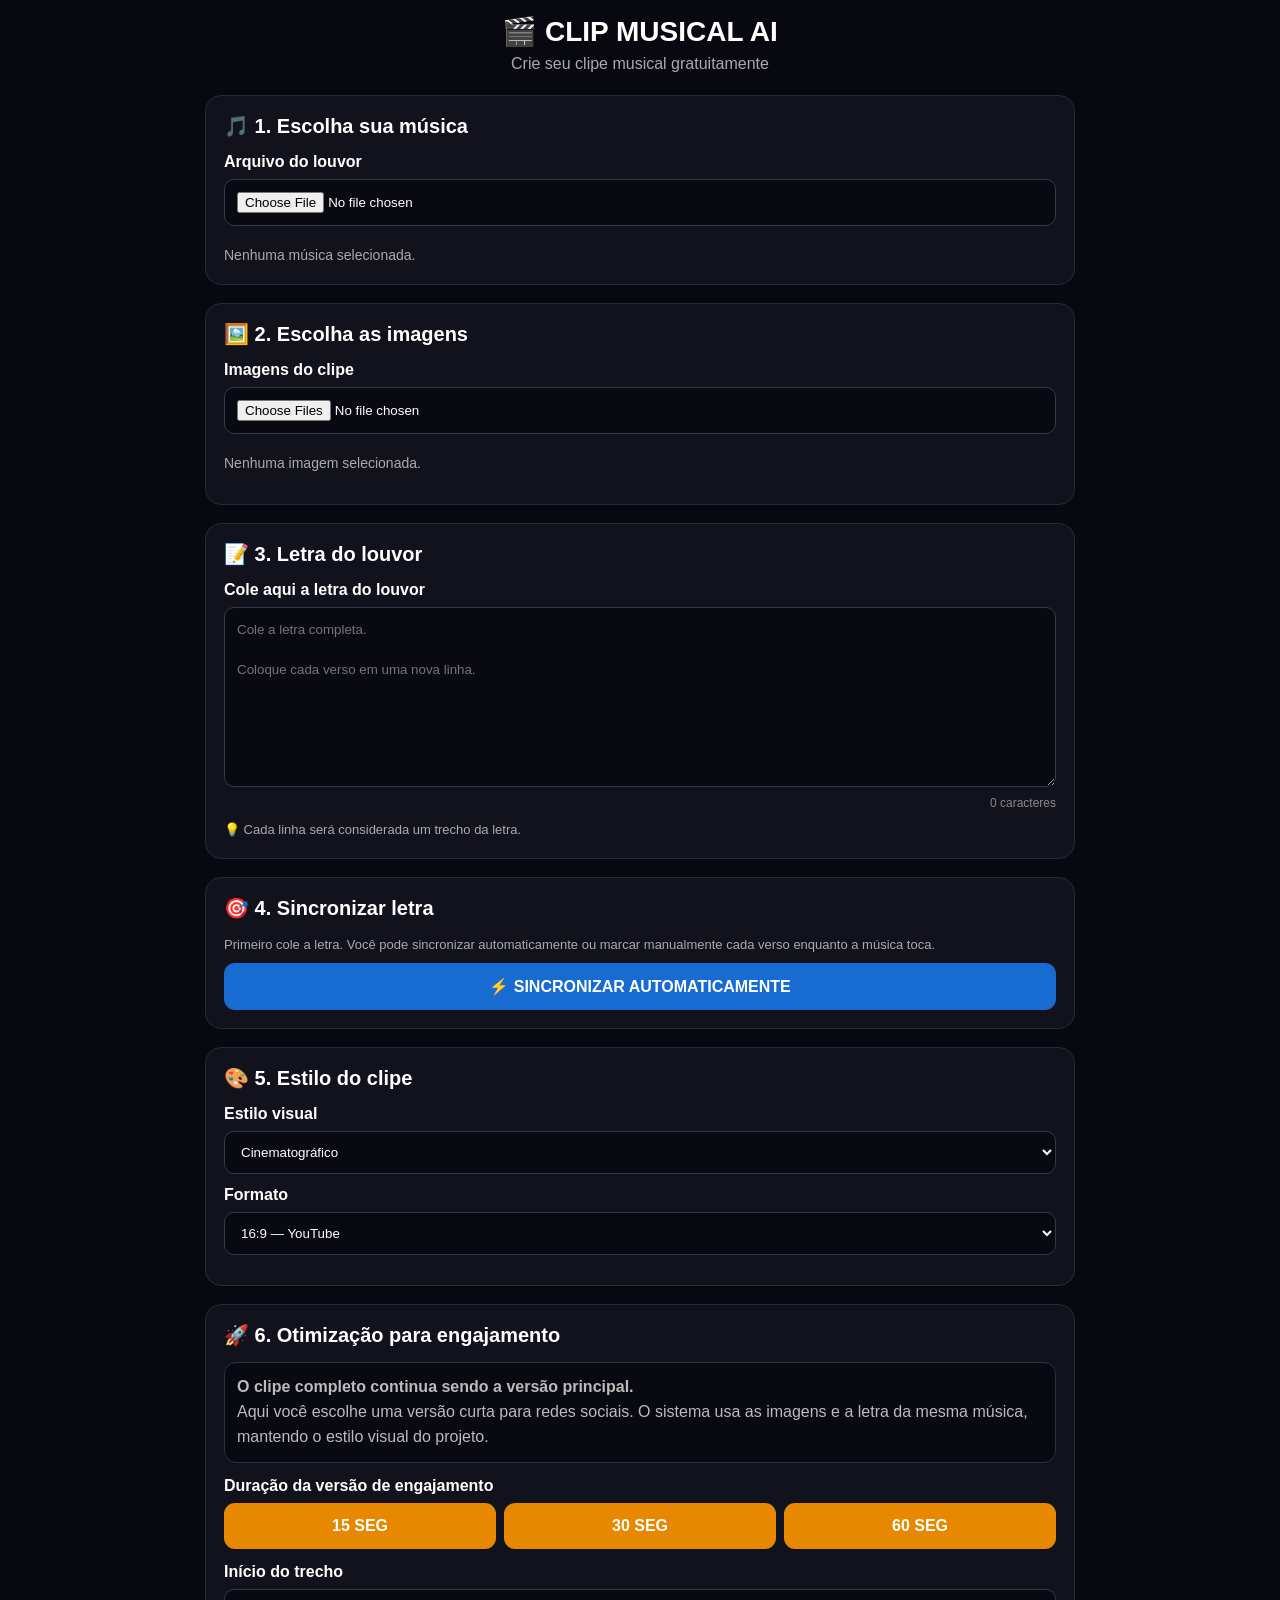
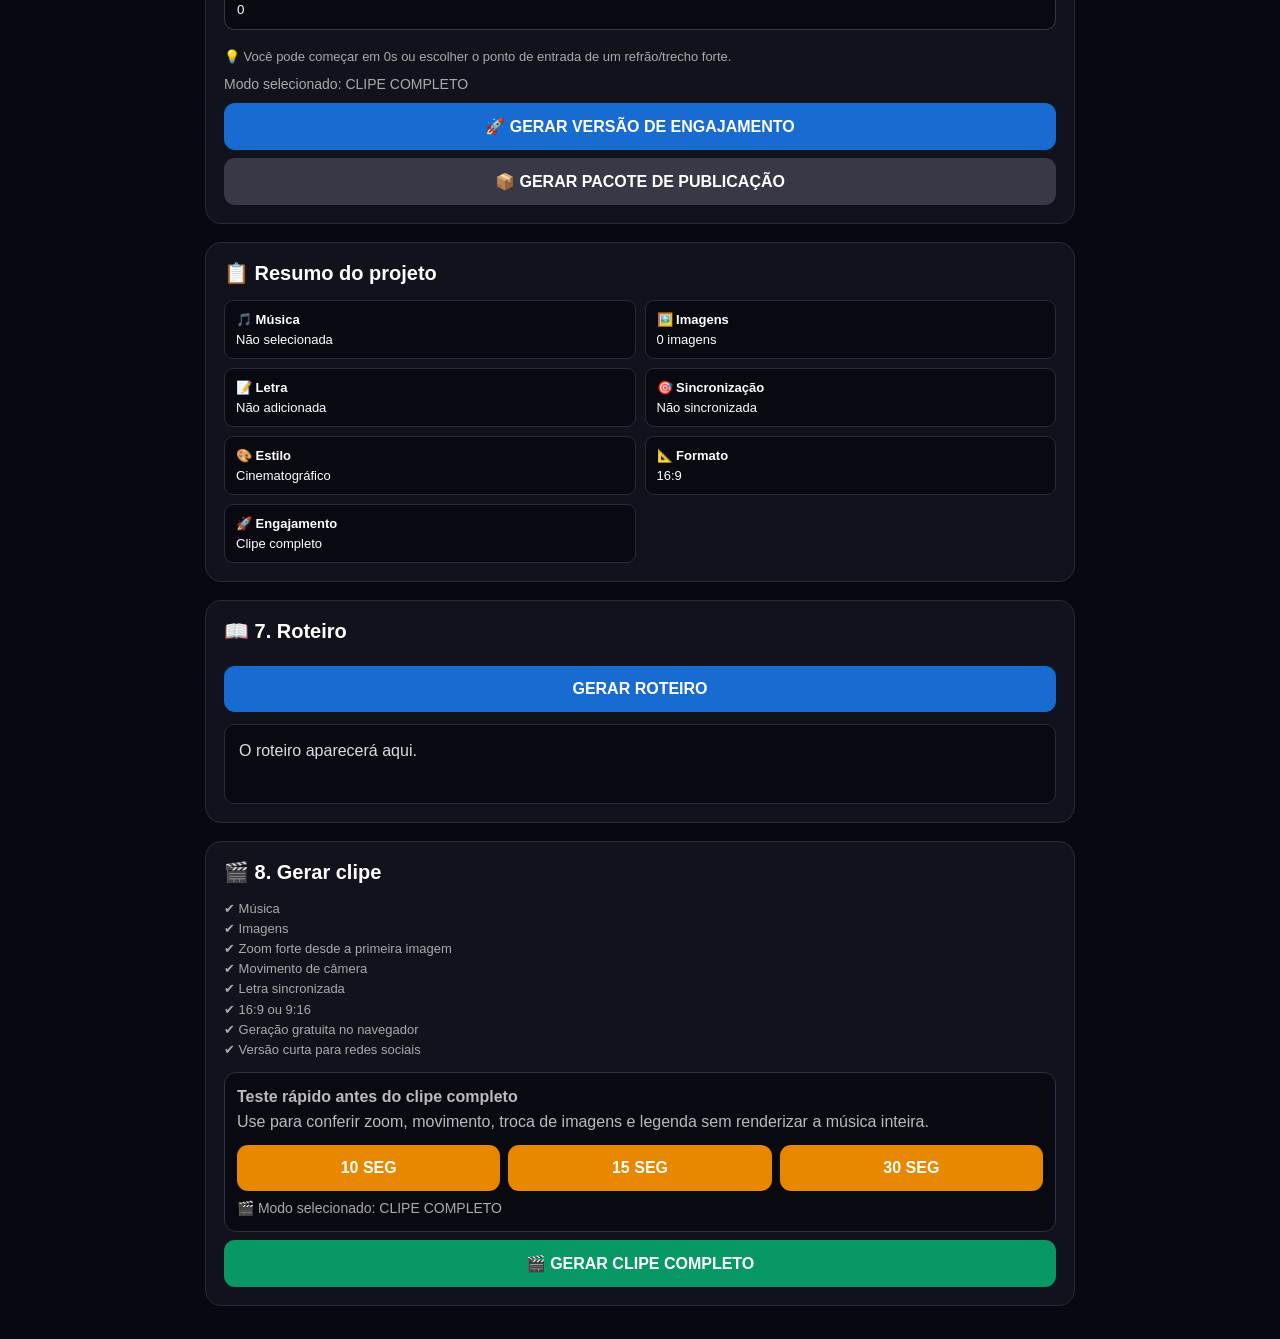
==== commit 129aa791: "Update index.html" ====
--- a/index.html
+++ b/index.html
@@ -1,4490 +1,511 @@
 <!DOCTYPE html>
 <html lang="pt-BR">
-
 <head>
-
 <meta charset="UTF-8">
-
-<meta name="viewport"
-      content="width=device-width, initial-scale=1.0">
-
+<meta name="viewport" content="width=device-width,initial-scale=1.0">
 <title>CLIP MUSICAL AI</title>
-
 <style>
-
-*{
-    box-sizing:border-box;
-    margin:0;
-    padding:0;
-    font-family:Arial,sans-serif;
-}
-
-body{
-    background:#080810;
-    color:white;
-    min-height:100vh;
-}
-
-.container{
-    width:100%;
-    max-width:900px;
-    margin:auto;
-    padding:15px;
-}
-
-h1{
-    text-align:center;
-    font-size:28px;
-    margin-bottom:7px;
-}
-
-.subtitulo{
-    text-align:center;
-    color:#aaa;
-    margin-bottom:22px;
-}
-
-.card{
-    background:#12121d;
-    border:1px solid #29293a;
-    border-radius:16px;
-    padding:18px;
-    margin-bottom:18px;
-}
-
-.card h2{
-    font-size:20px;
-    margin-bottom:15px;
-}
-
-label{
-    display:block;
-    font-weight:bold;
-    margin-bottom:8px;
-}
-
-input[type="file"],
-select,
-textarea,
-input[type="number"]{
-    width:100%;
-    background:#090912;
-    color:#fff;
-    border:1px solid #37374a;
-    border-radius:10px;
-    padding:12px;
-    margin-bottom:12px;
-}
-
-textarea{
-    min-height:220px;
-    resize:vertical;
-    line-height:1.5;
-}
-
-button{
-    width:100%;
-    border:0;
-    border-radius:11px;
-    padding:14px;
-    margin-top:8px;
-    background:#6838ff;
-    color:white;
-    font-size:16px;
-    font-weight:bold;
-    cursor:pointer;
-}
-
-button:disabled{
-    opacity:.5;
-}
-
-.btn-azul{
-    background:#176bd1;
-}
-
-.btn-verde{
-    background:#079866;
-}
-
-.btn-vermelho{
-    background:#a72828;
-}
-
-.btn-cinza{
-    background:#383847;
-}
-
-.status{
-    color:#aaa;
-    font-size:14px;
-    line-height:1.5;
-    margin-top:7px;
-}
-
-.sucesso{
-    color:#35dc98;
-}
-
-.erro{
-    color:#ff6868;
-}
-
-.audio-preview{
-    width:100%;
-    display:none;
-    margin-top:8px;
-}
-
-.dica{
-    color:#999;
-    font-size:13px;
-    line-height:1.5;
-    margin-top:5px;
-}
-
-.contador{
-    color:#888;
-    font-size:12px;
-    text-align:right;
-    margin-top:-7px;
-    margin-bottom:10px;
-}
-
-.letra-preview{
-    display:none;
-    margin-top:12px;
-    background:#090912;
-    border:1px solid #29293a;
-    border-radius:10px;
-    padding:12px;
-}
-
-.letra-preview-texto{
-    color:#ddd;
-    white-space:pre-wrap;
-    line-height:1.5;
-    max-height:180px;
-    overflow:auto;
-}
-
-.preview-grid{
-    display:grid;
-    grid-template-columns:repeat(2,1fr);
-    gap:12px;
-    margin-top:12px;
-}
-
-.preview-item{
-    background:#090912;
-    border:1px solid #29293a;
-    border-radius:10px;
-    padding:7px;
-}
-
-.preview-item img{
-    width:100%;
-    aspect-ratio:16/10;
-    object-fit:cover;
-    border-radius:8px;
-    display:block;
-}
-
-.preview-num{
-    text-align:center;
-    color:#aaa;
-    padding:7px 0;
-    font-size:13px;
-}
-
-.preview-buttons{
-    display:grid;
-    grid-template-columns:1fr 1fr 1fr;
-    gap:5px;
-}
-
-.preview-buttons button{
-    padding:8px 3px;
-    margin:0;
-    font-size:12px;
-}
-
-.resumo{
-    display:grid;
-    grid-template-columns:1fr 1fr;
-    gap:9px;
-}
-
-.resumo-box{
-    background:#090912;
-    border:1px solid #29293a;
-    border-radius:9px;
-    padding:11px;
-    font-size:13px;
-}
-
-.resumo-box strong{
-    display:block;
-    margin-bottom:5px;
-}
-
-#roteiro{
-    white-space:pre-wrap;
-    background:#090912;
-    border:1px solid #29293a;
-    border-radius:10px;
-    padding:14px;
-    margin-top:12px;
-    color:#ddd;
-    line-height:1.55;
-    min-height:80px;
-}
-
-
-/* ==========================================
-   SINCRONIZAÇÃO
-========================================== */
-
-.sync-box{
-    background:#090912;
-    border:1px solid #303044;
-    border-radius:12px;
-    padding:12px;
-    margin-top:12px;
-}
-
-.tempo-grande{
-    text-align:center;
-    font-size:34px;
-    font-weight:bold;
-    margin:10px 0;
-    color:#fff;
-}
-
-.sync-botoes{
-    display:grid;
-    grid-template-columns:1fr 1fr;
-    gap:8px;
-}
-
-.sync-botoes button{
-    margin:0;
-}
-
-.marcar{
-    background:#d43b3b;
-    font-size:17px;
-}
-
-.lista-versos{
-    margin-top:14px;
-}
-
-.verso-item{
-    display:grid;
-    grid-template-columns:70px 1fr 75px;
-    gap:7px;
-    align-items:center;
-    background:#141421;
-    border:1px solid #29293a;
-    border-radius:8px;
-    padding:7px;
-    margin-bottom:6px;
-}
-
-.verso-numero{
-    color:#888;
-    font-size:12px;
-    text-align:center;
-}
-
-.verso-texto{
-    color:#ddd;
-    font-size:13px;
-    line-height:1.3;
-}
-
-.verso-tempo{
-    width:100%;
-    margin:0 !important;
-    padding:7px !important;
-    font-size:12px;
-    text-align:center;
-}
-
-.verso-atual{
-    border-color:#d43b3b;
-    box-shadow:0 0 0 1px #d43b3b;
-}
-
-.sync-info{
-    color:#aaa;
-    font-size:13px;
-    line-height:1.5;
-    margin-bottom:10px;
-}
-
-
-/* ==========================================
-   TESTE
-========================================== */
-
-.teste-box{
-    background:#090912;
-    border:1px solid #303044;
-    border-radius:12px;
-    padding:16px;
-    margin-top:15px;
-}
-
-.teste-titulo{
-    font-size:19px;
-    font-weight:bold;
-    margin-bottom:8px;
-}
-
-.teste-info{
-    color:#aaa;
-    font-size:13px;
-    line-height:1.5;
-    margin-bottom:12px;
-}
-
-.teste-botoes{
-    display:grid;
-    grid-template-columns:1fr 1fr;
-    gap:10px;
-}
-
-.teste-botoes button{
-    margin:0;
-    background:#e88900;
-}
-
-.teste-botoes button.selecionado{
-    background:#079866;
-    box-shadow:0 0 0 2px white;
-}
-
-.teste-status{
-    color:#d8a957;
-    text-align:center;
-    margin-top:12px;
-    font-size:14px;
-}
-
-
-/* ==========================================
-   PROGRESSO
-========================================== */
-
-.progress-container{
-    display:none;
-    margin-top:15px;
-}
-
-.progress-bar{
-    width:100%;
-    height:18px;
-    background:#252536;
-    border-radius:20px;
-    overflow:hidden;
-}
-
-.progress-fill{
-    width:0%;
-    height:100%;
-    background:#6838ff;
-    transition:width .1s linear;
-}
-
-
-/* ==========================================
-   VÍDEO
-========================================== */
-
-.video-container{
-    display:none;
-}
-
-#videoResultado{
-    width:100%;
-    min-height:220px;
-    background:#000;
-    border-radius:12px;
-    border:1px solid #333;
-    display:block;
-    margin-top:12px;
-}
-
-.download{
-    display:none;
-    width:100%;
-    text-decoration:none;
-    background:#079866;
-    color:#fff;
-    font-weight:bold;
-    text-align:center;
-    padding:15px;
-    border-radius:11px;
-    margin-top:12px;
-}
-
-.info{
-    background:#090912;
-    border-radius:10px;
-    padding:13px;
-    color:#bbb;
-    line-height:1.6;
-    font-size:14px;
-}
-
-
+*{box-sizing:border-box;margin:0;padding:0;font-family:Arial,sans-serif}
+body{background:#080810;color:#fff;min-height:100vh}
+.container{width:100%;max-width:900px;margin:auto;padding:15px}
+h1{text-align:center;font-size:28px;margin-bottom:7px}
+.subtitulo{text-align:center;color:#aaa;margin-bottom:22px}
+.card{background:#12121d;border:1px solid #29293a;border-radius:16px;padding:18px;margin-bottom:18px}
+.card h2{font-size:20px;margin-bottom:15px}
+label{display:block;font-weight:bold;margin-bottom:8px}
+input[type=file],select,textarea,input[type=number],input[type=text]{width:100%;background:#090912;color:#fff;border:1px solid #37374a;border-radius:10px;padding:12px;margin-bottom:12px}
+textarea{min-height:180px;resize:vertical;line-height:1.5}
+button{width:100%;border:0;border-radius:11px;padding:14px;margin-top:8px;background:#6838ff;color:#fff;font-size:16px;font-weight:bold;cursor:pointer}
+button:disabled{opacity:.5}
+.btn-azul{background:#176bd1}.btn-verde{background:#079866}.btn-vermelho{background:#a72828}.btn-cinza{background:#383847}.btn-laranja{background:#e88700}
+.status{color:#aaa;font-size:14px;line-height:1.5;margin-top:7px}.sucesso{color:#35dc98}.erro{color:#ff6868}
+.audio-preview{width:100%;display:none;margin-top:8px}
+.dica,.info{color:#aaa;font-size:13px;line-height:1.55;margin-top:5px}
+.contador{color:#888;font-size:12px;text-align:right;margin-top:-7px;margin-bottom:10px}
+.letra-preview{display:none;margin-top:12px;background:#090912;border:1px solid #29293a;border-radius:10px;padding:12px}
+.letra-preview-texto{color:#ddd;white-space:pre-wrap;line-height:1.5;max-height:180px;overflow:auto}
+.preview-grid{display:grid;grid-template-columns:repeat(2,1fr);gap:12px;margin-top:12px}
+.preview-item{background:#090912;border:1px solid #29293a;border-radius:10px;padding:7px}
+.preview-item img{width:100%;aspect-ratio:16/10;object-fit:cover;border-radius:8px;display:block}
+.preview-num{text-align:center;color:#aaa;padding:7px 0;font-size:13px}
+.preview-buttons{display:grid;grid-template-columns:1fr 1fr 1fr;gap:5px}
+.preview-buttons button{padding:8px 3px;margin:0;font-size:12px}
+.resumo{display:grid;grid-template-columns:1fr 1fr;gap:9px}
+.resumo-box{background:#090912;border:1px solid #29293a;border-radius:9px;padding:11px;font-size:13px}
+.resumo-box strong{display:block;margin-bottom:5px}
+#roteiro{white-space:pre-wrap;background:#090912;border:1px solid #29293a;border-radius:10px;padding:14px;margin-top:12px;color:#ddd;line-height:1.55;min-height:80px}
+.sync-box{background:#090912;border:1px solid #303044;border-radius:12px;padding:12px;margin-top:12px}
+.tempo-grande{text-align:center;font-size:34px;font-weight:bold;margin:10px 0;color:#fff}
+.sync-botoes{display:grid;grid-template-columns:1fr 1fr;gap:8px}.sync-botoes button{margin:0}
+.marcar{background:#d43b3b;font-size:17px}
+.lista-versos{margin-top:14px}
+.verso-item{display:grid;grid-template-columns:55px 1fr 75px;gap:7px;align-items:center;background:#141421;border:1px solid #29293a;border-radius:8px;padding:7px;margin-bottom:6px}
+.verso-numero{color:#888;font-size:12px;text-align:center}.verso-texto{color:#ddd;font-size:13px;line-height:1.3}
+.verso-tempo{width:100%;margin:0!important;padding:7px!important;font-size:12px;text-align:center}
+.verso-atual{border-color:#d43b3b;box-shadow:0 0 0 1px #d43b3b}
+.progress-container{display:none;margin-top:15px}
+.progress-bar{width:100%;height:18px;background:#252536;border-radius:20px;overflow:hidden}
+.progress-fill{width:0%;height:100%;background:#6838ff;transition:width .1s linear}
+.video-container{display:none}
+#videoResultado{width:100%;background:#000;border-radius:12px;border:1px solid #333;display:block;margin-top:12px}
+.download{display:none;width:100%;text-decoration:none;background:#079866;color:#fff;font-weight:bold;text-align:center;padding:15px;border-radius:11px;margin-top:12px}
+.eng-grid{display:grid;grid-template-columns:repeat(3,1fr);gap:8px}
+.eng-grid button{margin:0}
+.eng-grid .selecionado{outline:3px solid #fff}
+.eng-info{background:#090912;border:1px solid #302f45;border-radius:12px;padding:12px;margin-top:12px;line-height:1.55;color:#bbb}
+.badge{display:inline-block;padding:5px 9px;border-radius:20px;background:#29293a;color:#ddd;font-size:12px;margin:3px}
+.miniatura-preview{width:100%;max-height:280px;object-fit:contain;background:#000;border-radius:10px;display:none;margin-top:10px}
+.share-grid{display:grid;grid-template-columns:1fr 1fr;gap:8px}
+.share-grid button{margin:0}
 @media(max-width:600px){
-
-    .container{
-        padding:12px;
+.container{padding:12px}h1{font-size:24px}.resumo{grid-template-columns:1fr}
+.preview-grid{grid-template-columns:1fr 1fr}.sync-botoes{grid-template-columns:1fr}
+.eng-grid{grid-template-columns:1fr 1fr}.verso-item{grid-template-columns:45px 1fr 68px}
+}
+</style>
+</head>
+<body>
+<div class="container">
+
+<h1>🎬 CLIP MUSICAL AI</h1>
+<div class="subtitulo">Crie seu clipe musical gratuitamente</div>
+
+<div class="card">
+<h2>🎵 1. Escolha sua música</h2>
+<label>Arquivo do louvor</label>
+<input id="inputMusica" type="file" accept="audio/*">
+<div id="audioInfo" class="status">Nenhuma música selecionada.</div>
+<audio id="audioPreview" class="audio-preview" controls playsinline></audio>
+</div>
+
+<div class="card">
+<h2>🖼️ 2. Escolha as imagens</h2>
+<label>Imagens do clipe</label>
+<input id="inputImagens" type="file" accept="image/*" multiple>
+<div id="contadorImagens" class="status">Nenhuma imagem selecionada.</div>
+<div id="previewGrid" class="preview-grid"></div>
+</div>
+
+<div class="card">
+<h2>📝 3. Letra do louvor</h2>
+<label>Cole aqui a letra do louvor</label>
+<textarea id="inputLetra" placeholder="Cole a letra completa.
+
+Coloque cada verso em uma nova linha."></textarea>
+<div id="letraContador" class="contador">0 caracteres</div>
+<div class="dica">💡 Cada linha será considerada um trecho da letra.</div>
+<div id="letraPreview" class="letra-preview"><div id="letraPreviewTexto" class="letra-preview-texto"></div></div>
+</div>
+
+<div class="card">
+<h2>🎯 4. Sincronizar letra</h2>
+<div class="info">Primeiro cole a letra. Você pode sincronizar automaticamente ou marcar manualmente cada verso enquanto a música toca.</div>
+<button id="botaoAuto" class="btn-azul">⚡ SINCRONIZAR AUTOMATICAMENTE</button>
+<div id="syncBox" class="sync-box" style="display:none">
+<div id="tempoAtual" class="tempo-grande">00:00.000</div>
+<div class="sync-botoes">
+<button id="botaoIniciarSync" class="btn-verde">▶️ COMEÇAR SINCRONIZAÇÃO</button>
+<button id="botaoPararSync" class="btn-cinza">⏸️ PARAR</button>
+</div>
+<button id="botaoMarcar" class="marcar">🔴 MARCAR PRÓXIMO VERSO</button>
+<button id="botaoLimparSync" class="btn-vermelho">🗑️ LIMPAR MARCAÇÕES</button>
+<div id="syncStatus" class="status">Aguardando.</div>
+<div id="listaVersos" class="lista-versos"></div>
+</div>
+</div>
+
+<div class="card">
+<h2>🎨 5. Estilo do clipe</h2>
+<label>Estilo visual</label>
+<select id="estilo">
+<option>Cinematográfico</option><option>Worship</option><option>Romântico</option><option>Inspirador</option>
+<option>Urbano</option><option>Dramático</option><option>Fantasia</option><option>Realista</option>
+</select>
+<label>Formato</label>
+<select id="formato">
+<option value="16:9">16:9 — YouTube</option>
+<option value="9:16">9:16 — TikTok / Reels / Shorts</option>
+</select>
+</div>
+
+<div class="card">
+<h2>🚀 6. Otimização para engajamento</h2>
+<div class="eng-info">
+<b>O clipe completo continua sendo a versão principal.</b><br>
+Aqui você escolhe uma versão curta para redes sociais. O sistema usa as imagens e a letra da mesma música, mantendo o estilo visual do projeto.
+</div>
+
+<label style="margin-top:14px">Duração da versão de engajamento</label>
+<div class="eng-grid">
+<button class="btn-laranja" data-eng="15">15 SEG</button>
+<button class="btn-laranja" data-eng="30">30 SEG</button>
+<button class="btn-laranja" data-eng="60">60 SEG</button>
+</div>
+
+<label style="margin-top:14px">Início do trecho</label>
+<input id="inicioEngajamento" type="number" min="0" step="0.1" value="0">
+<div class="dica">💡 Você pode começar em 0s ou escolher o ponto de entrada de um refrão/trecho forte.</div>
+
+<div id="engSelecionado" class="status">Modo selecionado: CLIPE COMPLETO</div>
+
+<button id="botaoGerarEngajamento" class="btn-azul">🚀 GERAR VERSÃO DE ENGAJAMENTO</button>
+<button id="botaoPacote" class="btn-cinza">📦 GERAR PACOTE DE PUBLICAÇÃO</button>
+
+<div id="pacote" style="display:none;margin-top:12px">
+<label>Título sugerido</label>
+<input id="tituloSugerido" type="text">
+<label>Descrição sugerida</label>
+<textarea id="descricaoSugerida" style="min-height:130px"></textarea>
+<label>Hashtags sugeridas</label>
+<input id="hashtagsSugeridas" type="text">
+<button id="botaoMiniatura" class="btn-laranja">🖼️ GERAR MINIATURA</button>
+<canvas id="miniaturaCanvas" style="display:none"></canvas>
+<img id="miniaturaPreview" class="miniatura-preview">
+<a id="baixarMiniatura" class="download" download="miniatura-clipe-musical.png">⬇️ BAIXAR MINIATURA</a>
+</div>
+</div>
+
+<div class="card">
+<h2>📋 Resumo do projeto</h2>
+<div class="resumo">
+<div class="resumo-box"><strong>🎵 Música</strong><span id="resumoMusica">Não selecionada</span></div>
+<div class="resumo-box"><strong>🖼️ Imagens</strong><span id="resumoImagens">0 imagens</span></div>
+<div class="resumo-box"><strong>📝 Letra</strong><span id="resumoLetra">Não adicionada</span></div>
+<div class="resumo-box"><strong>🎯 Sincronização</strong><span id="resumoSync">Não sincronizada</span></div>
+<div class="resumo-box"><strong>🎨 Estilo</strong><span id="resumoEstilo">Cinematográfico</span></div>
+<div class="resumo-box"><strong>📐 Formato</strong><span id="resumoFormato">16:9</span></div>
+<div class="resumo-box"><strong>🚀 Engajamento</strong><span id="resumoEng">Clipe completo</span></div>
+</div>
+</div>
+
+<div class="card">
+<h2>📖 7. Roteiro</h2>
+<button id="botaoRoteiro" class="btn-azul">GERAR ROTEIRO</button>
+<div id="roteiro">O roteiro aparecerá aqui.</div>
+</div>
+
+<div class="card">
+<h2>🎬 8. Gerar clipe</h2>
+<div class="info">
+✔ Música<br>✔ Imagens<br>✔ Zoom forte desde a primeira imagem<br>✔ Movimento de câmera<br>✔ Letra sincronizada<br>✔ 16:9 ou 9:16<br>✔ Geração gratuita no navegador<br>✔ Versão curta para redes sociais
+</div>
+
+<div class="eng-info" style="margin-top:12px">
+<b>Teste rápido antes do clipe completo</b><br>
+Use para conferir zoom, movimento, troca de imagens e legenda sem renderizar a música inteira.
+<div class="eng-grid" style="margin-top:10px">
+<button class="btn-laranja" data-teste="10">10 SEG</button>
+<button class="btn-laranja" data-teste="15">15 SEG</button>
+<button class="btn-laranja" data-teste="30">30 SEG</button>
+</div>
+<div id="modoTeste" class="status">🎬 Modo selecionado: CLIPE COMPLETO</div>
+</div>
+
+<button id="botaoGerar" class="btn-verde">🎬 GERAR CLIPE COMPLETO</button>
+
+<div id="progressContainer" class="progress-container">
+<div class="progress-bar"><div id="progressFill" class="progress-fill"></div></div>
+<div id="status" class="status">Preparando...</div>
+</div>
+</div>
+
+<div id="videoContainer" class="card video-container">
+<h2>🎥 Seu clipe está pronto!</h2>
+<video id="videoResultado" controls playsinline preload="metadata"></video>
+<div id="resultadoInfo" class="status"></div>
+<a id="download" class="download" download="clip-musical-ai.webm">⬇️ BAIXAR CLIPE</a>
+</div>
+
+</div>
+
+<script>
+const $=id=>document.getElementById(id);
+const inputMusica=$("inputMusica"),inputImagens=$("inputImagens"),inputLetra=$("inputLetra");
+const audioInfo=$("audioInfo"),audioPreview=$("audioPreview"),contadorImagens=$("contadorImagens"),previewGrid=$("previewGrid");
+const letraContador=$("letraContador"),letraPreview=$("letraPreview"),letraPreviewTexto=$("letraPreviewTexto");
+const estilo=$("estilo"),formato=$("formato");
+const resumoMusica=$("resumoMusica"),resumoImagens=$("resumoImagens"),resumoLetra=$("resumoLetra"),resumoSync=$("resumoSync"),resumoEstilo=$("resumoEstilo"),resumoFormato=$("resumoFormato"),resumoEng=$("resumoEng");
+const botaoAuto=$("botaoAuto"),syncBox=$("syncBox"),tempoAtual=$("tempoAtual"),botaoIniciarSync=$("botaoIniciarSync"),botaoPararSync=$("botaoPararSync"),botaoMarcar=$("botaoMarcar"),botaoLimparSync=$("botaoLimparSync"),syncStatus=$("syncStatus"),listaVersos=$("listaVersos");
+const botaoRoteiro=$("botaoRoteiro"),roteiroElemento=$("roteiro"),botaoGerar=$("botaoGerar"),progressContainer=$("progressContainer"),progressFill=$("progressFill"),statusElemento=$("status"),videoContainer=$("videoContainer"),videoResultado=$("videoResultado"),resultadoInfo=$("resultadoInfo"),download=$("download");
+const inicioEngajamento=$("inicioEngajamento"),engSelecionado=$("engSelecionado"),resumoEngEl=resumoEng;
+let musicaSelecionada=null,imagensSelecionadas=[],roteiroAtual="",videoURL=null,audioContext=null,audioSource=null,audioDestination=null,marcacoes=[],indiceMarcacao=0;
+let modoTeste=0,modoEngajamento=0,miniaturaURL=null;
+
+function obterVersos(){
+ return inputLetra.value.split("\n").map(x=>x.trim()).filter(x=>x && !(x.startsWith("[")&&x.endsWith("]")));
+}
+function formatarTempo(s){
+ if(!isFinite(s))s=0; const m=Math.floor(s/60),r=s-m*60;
+ return String(m).padStart(2,"0")+":"+r.toFixed(3).padStart(6,"0");
+}
+function esperar(ms){return new Promise(r=>setTimeout(r,ms));}
+
+inputMusica.addEventListener("change",()=>{
+ if(!inputMusica.files?.length)return;
+ musicaSelecionada=inputMusica.files[0];
+ resumoMusica.textContent=musicaSelecionada.name;
+ audioInfo.textContent="✓ Música selecionada: "+musicaSelecionada.name;
+ audioInfo.className="status sucesso";
+ if(audioPreview.src)try{URL.revokeObjectURL(audioPreview.src)}catch(e){}
+ audioPreview.src=URL.createObjectURL(musicaSelecionada);audioPreview.style.display="block";audioPreview.load();
+ audioPreview.onloadedmetadata=()=>{syncBox.style.display="block";montarListaVersos()};
+});
+
+inputImagens.addEventListener("change",async()=>{
+ const arquivos=Array.from(inputImagens.files||[]);if(!arquivos.length)return;
+ imagensSelecionadas=[];contadorImagens.textContent="Carregando imagens...";
+ try{for(const arquivo of arquivos)imagensSelecionadas.push({file:arquivo,src:await arquivoParaDataURL(arquivo)});atualizarImagens()}
+ catch(e){contadorImagens.textContent="Erro ao carregar imagens.";contadorImagens.className="status erro"}
+});
+function arquivoParaDataURL(arquivo){return new Promise((resolve,reject)=>{const r=new FileReader();r.onload=()=>resolve(r.result);r.onerror=()=>reject(new Error("Erro ao carregar imagem."));r.readAsDataURL(arquivo)})}
+function atualizarImagens(){
+ previewGrid.innerHTML="";
+ imagensSelecionadas.forEach((item,index)=>{
+  const div=document.createElement("div");div.className="preview-item";
+  const img=document.createElement("img");img.src=item.src;
+  const n=document.createElement("div");n.className="preview-num";n.textContent="Imagem "+(index+1);
+  const b=document.createElement("div");b.className="preview-buttons";
+  const es=document.createElement("button");es.textContent="◀";es.onclick=()=>moverImagem(index,-1);
+  const ex=document.createElement("button");ex.textContent="🗑️";ex.onclick=()=>{imagensSelecionadas.splice(index,1);atualizarImagens()};
+  const di=document.createElement("button");di.textContent="▶";di.onclick=()=>moverImagem(index,1);
+  b.append(es,ex,di);div.append(img,n,b);previewGrid.appendChild(div);
+ });
+ const q=imagensSelecionadas.length;
+ contadorImagens.textContent=q?"✓ "+q+(q===1?" imagem selecionada.":" imagens selecionadas."):"Nenhuma imagem selecionada.";
+ contadorImagens.className=q?"status sucesso":"status";resumoImagens.textContent=q+" "+(q===1?"imagem":"imagens");
+}
+function moverImagem(i,d){const n=i+d;if(n<0||n>=imagensSelecionadas.length)return;[imagensSelecionadas[i],imagensSelecionadas[n]]=[imagensSelecionadas[n],imagensSelecionadas[i]];atualizarImagens()}
+
+inputLetra.addEventListener("input",()=>{
+ const t=inputLetra.value;letraContador.textContent=t.length+(t.length===1?" caractere":" caracteres");
+ if(t.trim()){resumoLetra.textContent="✓ Adicionada";letraPreview.style.display="block";letraPreviewTexto.textContent=t;montarListaVersos()}
+ else{resumoLetra.textContent="Não adicionada";resumoSync.textContent="Não sincronizada";letraPreview.style.display="none";listaVersos.innerHTML=""}
+});
+estilo.addEventListener("change",()=>resumoEstilo.textContent=estilo.value);
+formato.addEventListener("change",()=>resumoFormato.textContent=formato.value);
+
+function montarListaVersos(){
+ const versos=obterVersos();listaVersos.innerHTML="";if(!versos.length)return;
+ if(marcacoes.length!==versos.length)marcacoes=new Array(versos.length).fill(null);
+ versos.forEach((verso,index)=>{
+  const div=document.createElement("div");div.className="verso-item";div.id="verso-"+index;
+  const n=document.createElement("div");n.className="verso-numero";n.textContent="#"+(index+1);
+  const t=document.createElement("div");t.className="verso-texto";t.textContent=verso;
+  const inp=document.createElement("input");inp.type="number";inp.step=".001";inp.min="0";inp.className="verso-tempo";inp.value=marcacoes[index]!==null?marcacoes[index].toFixed(3):"";
+  inp.addEventListener("change",()=>{const v=parseFloat(inp.value);marcacoes[index]=isFinite(v)&&v>=0?v:null;atualizarResumoSync()});
+  div.append(n,t,inp);listaVersos.appendChild(div);
+ });atualizarResumoSync();
+}
+function atualizarResumoSync(){
+ const total=marcacoes.filter(v=>v!==null&&isFinite(v)).length,q=marcacoes.length;
+ resumoSync.textContent=!q?"Não sincronizada":total===q?"✓ Completa":total?total+"/"+q+" marcados":"Não sincronizada";
+}
+audioPreview.addEventListener("timeupdate",()=>{tempoAtual.textContent=formatarTempo(audioPreview.currentTime);destacarVersoAtual()});
+function destacarVersoAtual(){
+ document.querySelectorAll(".verso-item").forEach(x=>x.classList.remove("verso-atual"));
+ let atual=-1;for(let i=0;i<marcacoes.length;i++)if(marcacoes[i]!==null&&audioPreview.currentTime>=marcacoes[i])atual=i;
+ if(atual>=0)$("verso-"+atual)?.classList.add("verso-atual");
+}
+botaoIniciarSync.addEventListener("click",async()=>{
+ if(!musicaSelecionada)return alert("Selecione a música primeiro.");
+ const versos=obterVersos();if(!versos.length)return alert("Cole a letra primeiro.");
+ indiceMarcacao=0;marcacoes=new Array(versos.length).fill(null);montarListaVersos();audioPreview.currentTime=0;
+ try{await audioPreview.play()}catch(e){return alert("Toque no PLAY do áudio para permitir a reprodução.")}
+ syncStatus.textContent="🎵 Música tocando. Quando começar o primeiro verso, toque em MARCAR.";syncStatus.className="status sucesso";
+});
+botaoPararSync.addEventListener("click",()=>{audioPreview.pause();syncStatus.textContent="⏸️ Pausado em "+formatarTempo(audioPreview.currentTime)});
+botaoMarcar.addEventListener("click",()=>{
+ const versos=obterVersos();if(!versos.length)return alert("Cole a letra primeiro.");
+ if(indiceMarcacao>=versos.length){syncStatus.textContent="✓ Todos os versos já foram marcados.";return}
+ const t=audioPreview.currentTime;marcacoes[indiceMarcacao]=t;const el=$("verso-"+indiceMarcacao);if(el)el.querySelector("input").value=t.toFixed(3);
+ syncStatus.textContent="✓ Verso "+(indiceMarcacao+1)+" marcado em "+formatarTempo(t);indiceMarcacao++;atualizarResumoSync();
+});
+botaoLimparSync.addEventListener("click",()=>{audioPreview.pause();audioPreview.currentTime=0;marcacoes=new Array(obterVersos().length).fill(null);indiceMarcacao=0;montarListaVersos();syncStatus.textContent="Marcações apagadas."});
+botaoAuto.addEventListener("click",()=>{
+ if(!musicaSelecionada)return alert("Selecione a música primeiro.");
+ const versos=obterVersos(),dur=audioPreview.duration;if(!versos.length)return alert("Cole a letra primeiro.");if(!isFinite(dur)||dur<=0)return alert("Aguarde o carregamento da duração da música.");
+ marcacoes=versos.map((_,i)=>(i/versos.length)*dur);montarListaVersos();resumoSync.textContent="⚡ Automática";syncStatus.textContent="✓ Sincronização automática criada. Você pode ajustar os tempos.";syncStatus.className="status sucesso";
+});
+
+botaoRoteiro.addEventListener("click",()=>{
+ if(!musicaSelecionada)return alert("Selecione a música.");
+ if(!imagensSelecionadas.length)return alert("Selecione pelo menos uma imagem.");
+ const versos=obterVersos();let texto="🎬 CLIP MUSICAL AI\n\nMúsica: "+musicaSelecionada.name+"\nEstilo: "+estilo.value+"\nFormato: "+formato.value+"\n\nESTRUTURA DAS CENAS\n\n";
+ imagensSelecionadas.forEach((_,i)=>{texto+="🎥 CENA "+(i+1)+"\n";texto+=i%2===0?"Movimento: zoom 115% → 155% + câmera lateral.\n":"Movimento: zoom 155% → 115% + câmera lateral.\n";if(versos.length)texto+="Trecho: "+versos[Math.min(i,versos.length-1)]+"\n";texto+="\n"});
+ roteiroAtual=texto;roteiroElemento.textContent=texto;botaoRoteiro.textContent="✓ ROTEIRO CRIADO";setTimeout(()=>botaoRoteiro.textContent="GERAR ROTEIRO",2000);
+});
+
+function escolherCodec(){
+ for(const c of ["video/webm;codecs=vp8,opus","video/webm;codecs=vp9,opus","video/webm"]){try{if(MediaRecorder.isTypeSupported(c))return c}catch(e){}}
+ return "";
+}
+async function prepararAudio(){
+ const AudioCtx=window.AudioContext||window.webkitAudioContext;if(!AudioCtx)throw new Error("Seu navegador não suporta o sistema de áudio.");
+ if(!audioContext){audioContext=new AudioCtx();audioSource=audioContext.createMediaElementSource(audioPreview);audioDestination=audioContext.createMediaStreamDestination();audioSource.connect(audioDestination);audioSource.connect(audioContext.destination)}
+ if(audioContext.state==="suspended")await audioContext.resume();return audioDestination.stream;
+}
+async function carregarImagem(src){return new Promise((resolve,reject)=>{const img=new Image();img.onload=()=>resolve(img);img.onerror=()=>reject(new Error("Erro ao carregar imagem."));img.src=src})}
+
+function desenharCena(ctx,canvas,img,p,indice){
+ const cw=canvas.width,ch=canvas.height;
+ const zoom=indice%2===0?1.15+p*.40:1.55-p*.40;
+ let dx=0,dy=0;
+ if(indice%4===0)dx=(p-.5)*cw*.24;
+ else if(indice%4===1)dx=(.5-p)*cw*.24;
+ else if(indice%4===2)dy=(p-.5)*ch*.24;
+ else dy=(.5-p)*ch*.24;
+ const base=Math.max(cw/img.width,ch/img.height),esc=base*zoom,w=img.width*esc,h=img.height*esc;
+ ctx.drawImage(img,(cw-w)/2+dx,(ch-h)/2+dy,w,h);
+}
+function desenharLetra(ctx,canvas,text){
+ if(!text?.trim())return;
+ const cw=canvas.width,ch=canvas.height,tamanho=Math.max(25,Math.round(cw*.035));
+ ctx.save();ctx.font="bold "+tamanho+"px Arial";ctx.textAlign="center";ctx.textBaseline="middle";
+ const margem=cw*.07,max=cw-margem*2,palavras=text.split(/\s+/),linhas=[];let linha="";
+ palavras.forEach(p=>{const teste=linha?linha+" "+p:p;if(ctx.measureText(teste).width<=max)linha=teste;else{if(linha)linhas.push(linha);linha=p}});
+ if(linha)linhas.push(linha);let finais=linhas.slice(0,2);if(linhas.length>2)finais[1]=linhas.slice(1).join(" ");
+ const lh=tamanho*1.25,boxH=finais.length*lh+tamanho,x=cw*.05,y=ch-ch*.18-boxH/2;
+ ctx.fillStyle="rgba(0,0,0,.72)";ctx.beginPath();if(ctx.roundRect)ctx.roundRect(x,y,cw*.9,boxH,18);else ctx.rect(x,y,cw*.9,boxH);ctx.fill();
+ ctx.fillStyle="#fff";ctx.shadowColor="#000";ctx.shadowBlur=8;ctx.shadowOffsetX=2;ctx.shadowOffsetY=2;
+ const cy=y+boxH/2,start=cy-((finais.length-1)*lh/2);finais.forEach((s,i)=>ctx.fillText(s,cw/2,start+i*lh));ctx.restore();
+}
+
+async function gerarVideo(duracaoAlvo,tituloModo){
+ let recorder=null,intervalo=null;
+ try{
+  if(!musicaSelecionada)return alert("Selecione a música.");
+  if(!imagensSelecionadas.length)return alert("Selecione pelo menos uma imagem.");
+  const versos=obterVersos();if(!versos.length)return alert("Cole a letra do louvor.");
+  const duracaoMusica=audioPreview.duration;if(!isFinite(duracaoMusica)||duracaoMusica<=0)return alert("Aguarde o carregamento da música.");
+  let inicio=0;
+  if(tituloModo==="ENGAJAMENTO"){inicio=Math.max(0,Math.min(parseFloat(inicioEngajamento.value)||0,Math.max(0,duracaoMusica-.2)))}
+  const duracao=Math.min(duracaoAlvo||duracaoMusica,duracaoMusica-inicio);
+  if(duracao<=0.2)throw new Error("O trecho escolhido é menor que a duração mínima.");
+  if(marcacoes.length!==versos.length||!marcacoes.every(v=>v!==null&&isFinite(v))){marcacoes=versos.map((_,i)=>(i/versos.length)*duracaoMusica);montarListaVersos()}
+  if(!roteiroAtual)botaoRoteiro.click();
+
+  botaoGerar.disabled=true;progressContainer.style.display="block";videoContainer.style.display="none";download.style.display="none";progressFill.style.width="0%";
+  statusElemento.textContent="Carregando imagens...";
+
+  const imagens=[];for(const item of imagensSelecionadas)imagens.push(await carregarImagem(item.src));
+  const canvas=document.createElement("canvas");if(formato.value==="9:16"){canvas.width=720;canvas.height=1280}else{canvas.width=1280;canvas.height=720}
+  const ctx=canvas.getContext("2d");if(!ctx)throw new Error("Não foi possível criar o Canvas.");
+
+  // IMPORTANTE: 30 FPS reais em vez de captureStream(0).
+  // Isso melhora a compatibilidade do WebM e evita o player mostrar 0:00.
+  const videoStream=canvas.captureStream(30);
+  const audioStream=await prepararAudio();audioStream.getAudioTracks().forEach(t=>videoStream.addTrack(t));
+  const codec=escolherCodec();if(!codec)throw new Error("Seu navegador não suporta gravação WebM.");
+  recorder=new MediaRecorder(videoStream,{mimeType:codec,videoBitsPerSecond:7000000,audioBitsPerSecond:128000});
+  const partes=[];recorder.ondataavailable=e=>{if(e.data&&e.data.size)partes.push(e.data)};
+
+  const tempoInicio=inicio;
+  audioPreview.pause();audioPreview.currentTime=tempoInicio;
+  ctx.fillStyle="#000";ctx.fillRect(0,0,canvas.width,canvas.height);desenharCena(ctx,canvas,imagens[0],0,0);desenharLetra(ctx,canvas,versos[0]);
+
+  recorder.start(1000);
+  await esperar(250);
+  await audioContext.resume();
+  await audioPreview.play();
+
+  const fps=30,intervaloMs=1000/fps;
+  const inicioReal=performance.now();
+  let ultimoTempo=-1;
+  intervalo=setInterval(()=>{
+    const decorrido=(performance.now()-inicioReal)/1000;
+    const tempoLocal=Math.min(decorrido,duracao);
+    const tempoMusica=tempoInicio+tempoLocal;
+    const pTotal=Math.max(0,Math.min(tempoLocal/duracao,1));
+    let indiceImagem=Math.min(imagens.length-1,Math.floor(pTotal*imagens.length));
+    const durCena=duracao/imagens.length;
+    let pCena=(tempoLocal-indiceImagem*durCena)/durCena;pCena=Math.max(0,Math.min(pCena,1));
+    ctx.fillStyle="#000";ctx.fillRect(0,0,canvas.width,canvas.height);
+    desenharCena(ctx,canvas,imagens[indiceImagem],pCena,indiceImagem);
+    let indiceLetra=0;
+    for(let i=0;i<marcacoes.length;i++){
+      // As marcações da música inteira são deslocadas para o trecho.
+      if(tempoMusica>=marcacoes[i])indiceLetra=i;
     }
-
-    h1{
-        font-size:24px;
-    }
-
-    .resumo{
-        grid-template-columns:1fr;
-    }
-
-    .preview-grid{
-        grid-template-columns:1fr 1fr;
-    }
-
-    .sync-botoes{
-        grid-template-columns:1fr;
-    }
-
-    .teste-botoes{
-        grid-template-columns:1fr 1fr;
-    }
-
-    .verso-item{
-        grid-template-columns:45px 1fr 68px;
-    }
-
-}
-
-</style>
-
-</head>
-
-<body>
-
-<div class="container">
-
-
-<h1>🎬 CLIP MUSICAL AI</h1>
-
-<div class="subtitulo">
-Crie seu clipe musical gratuitamente
-</div>
-
-
-<!-- ==========================================
-     1 MÚSICA
-========================================== -->
-
-<div class="card">
-
-<h2>🎵 1. Escolha sua música</h2>
-
-<label>
-Arquivo do louvor
-</label>
-
-<input
-    id="inputMusica"
-    type="file"
-    accept="audio/*"
->
-
-<div
-    id="audioInfo"
-    class="status"
->
-Nenhuma música selecionada.
-</div>
-
-<audio
-    id="audioPreview"
-    class="audio-preview"
-    controls
-    playsinline
-></audio>
-
-</div>
-
-
-<!-- ==========================================
-     2 IMAGENS
-========================================== -->
-
-<div class="card">
-
-<h2>🖼️ 2. Escolha as imagens</h2>
-
-<label>
-Imagens do clipe
-</label>
-
-<input
-    id="inputImagens"
-    type="file"
-    accept="image/*"
-    multiple
->
-
-<div
-    id="contadorImagens"
-    class="status"
->
-Nenhuma imagem selecionada.
-</div>
-
-<div
-    id="previewGrid"
-    class="preview-grid"
-></div>
-
-</div>
-
-
-<!-- ==========================================
-     3 LETRA
-========================================== -->
-
-<div class="card">
-
-<h2>📝 3. Letra do louvor</h2>
-
-<label>
-Cole aqui a letra do louvor
-</label>
-
-<textarea
-    id="inputLetra"
-    placeholder="Cole a letra completa.
-
-Coloque cada verso em uma nova linha.
-
-Exemplo:
-
-Mesmo no poço eu sei, Tu estás comigo,
-Mesmo em correntes, és o meu abrigo.
-Sonhos que vêm de Ti, ninguém vai frustrar,
-O Teu propósito em mim vai se realizar.
-
-Sou o sonhador que o céu escolheu,
-E o sonho é Te adorar, meu Deus."
-></textarea>
-
-<div
-    id="letraContador"
-    class="contador"
->
-0 caracteres
-</div>
-
-<div class="dica">
-
-💡 Cada linha será considerada um trecho da letra.
-
-</div>
-
-<div
-    id="letraPreview"
-    class="letra-preview"
->
-
-<div
-    id="letraPreviewTexto"
-    class="letra-preview-texto"
-></div>
-
-</div>
-
-</div>
-
-
-<!-- ==========================================
-     4 SINCRONIZAÇÃO
-========================================== -->
-
-<div class="card">
-
-<h2>🎯 4. Sincronizar letra</h2>
-
-<div class="sync-info">
-
-Primeiro cole a letra acima.
-
-Você pode sincronizar manualmente ou usar a sincronização automática.
-
-</div>
-
-
-<button
-    id="botaoAuto"
-    class="btn-azul"
->
-⚡ SINCRONIZAR AUTOMATICAMENTE
-</button>
-
-
-<div
-    id="syncBox"
-    class="sync-box"
-    style="display:none;"
->
-
-<div
-    id="tempoAtual"
-    class="tempo-grande"
->
-00:00.000
-</div>
-
-
-<div class="sync-botoes">
-
-<button
-    id="botaoIniciarSync"
-    class="btn-verde"
->
-▶️ COMEÇAR SINCRONIZAÇÃO
-</button>
-
-<button
-    id="botaoPararSync"
-    class="btn-cinza"
->
-⏸️ PARAR
-</button>
-
-</div>
-
-
-<button
-    id="botaoMarcar"
-    class="marcar"
->
-🔴 MARCAR PRÓXIMO VERSO
-</button>
-
-
-<button
-    id="botaoLimparSync"
-    class="btn-vermelho"
->
-🗑️ LIMPAR MARCAÇÕES
-</button>
-
-
-<div
-    id="syncStatus"
-    class="status"
->
-Aguardando.
-</div>
-
-
-<div
-    id="listaVersos"
-    class="lista-versos"
-></div>
-
-</div>
-
-</div>
-
-
-<!-- ==========================================
-     5 ESTILO
-========================================== -->
-
-<div class="card">
-
-<h2>🎨 5. Estilo do clipe</h2>
-
-<label>
-Estilo visual
-</label>
-
-<select id="estilo">
-
-<option>Cinematográfico</option>
-<option>Worship</option>
-<option>Romântico</option>
-<option>Inspirador</option>
-<option>Urbano</option>
-<option>Dramático</option>
-<option>Fantasia</option>
-<option>Realista</option>
-
-</select>
-
-
-<label>
-Formato
-</label>
-
-<select id="formato">
-
-<option value="16:9">
-16:9 — YouTube
-</option>
-
-<option value="9:16">
-9:16 — TikTok / Reels / Shorts
-</option>
-
-</select>
-
-</div>
-
-
-<!-- ==========================================
-     RESUMO
-========================================== -->
-
-<div class="card">
-
-<h2>📋 Resumo do projeto</h2>
-
-<div class="resumo">
-
-<div class="resumo-box">
-
-<strong>🎵 Música</strong>
-
-<span id="resumoMusica">
-Não selecionada
-</span>
-
-</div>
-
-
-<div class="resumo-box">
-
-<strong>🖼️ Imagens</strong>
-
-<span id="resumoImagens">
-0 imagens
-</span>
-
-</div>
-
-
-<div class="resumo-box">
-
-<strong>📝 Letra</strong>
-
-<span id="resumoLetra">
-Não adicionada
-</span>
-
-</div>
-
-
-<div class="resumo-box">
-
-<strong>🎯 Sincronização</strong>
-
-<span id="resumoSync">
-Não sincronizada
-</span>
-
-</div>
-
-
-<div class="resumo-box">
-
-<strong>🎨 Estilo</strong>
-
-<span id="resumoEstilo">
-Cinematográfico
-</span>
-
-</div>
-
-
-<div class="resumo-box">
-
-<strong>📐 Formato</strong>
-
-<span id="resumoFormato">
-16:9
-</span>
-
-</div>
-
-</div>
-
-</div>
-
-
-<!-- ==========================================
-     6 ROTEIRO
-========================================== -->
-
-<div class="card">
-
-<h2>📖 6. Roteiro</h2>
-
-<button
-    id="botaoRoteiro"
-    class="btn-azul"
->
-GERAR ROTEIRO
-</button>
-
-<div id="roteiro">
-O roteiro aparecerá aqui.
-</div>
-
-</div>
-
-
-<!-- ==========================================
-     7 GERAR CLIPE
-========================================== -->
-
-<div class="card">
-
-<h2>🎬 7. Gerar clipe</h2>
-
-<div class="info">
-
-✔ Música completa
-
-<br>
-
-✔ Imagens baseadas na música
-
-<br>
-
-✔ Zoom forte desde a primeira imagem
-
-<br>
-
-✔ Movimento de câmera
-
-<br>
-
-✔ Letra sincronizada
-
-<br>
-
-✔ 16:9 ou 9:16
-
-<br>
-
-✔ Geração gratuita no navegador
-
-</div>
-
-
-<!-- ==========================================
-     TESTE RÁPIDO
-========================================== -->
-
-<div class="teste-box">
-
-<div class="teste-titulo">
-🧪 Teste rápido antes do clipe completo
-</div>
-
-<div class="teste-info">
-
-Use esta opção para verificar o zoom, movimento de câmera, troca de imagens e legenda sem precisar gerar a música inteira.
-
-<br><br>
-
-<strong>
-A música original continua sendo usada.
-</strong>
-
-O sistema apenas grava os primeiros segundos escolhidos.
-
-</div>
-
-
-<div class="teste-botoes">
-
-<button
-    id="teste10"
-    data-duracao="10"
->
-10 SEG
-</button>
-
-<button
-    id="teste15"
-    data-duracao="15"
->
-15 SEG
-</button>
-
-<button
-    id="teste30"
-    data-duracao="30"
->
-30 SEG
-</button>
-
-<button
-    id="testeCompleto"
-    data-duracao="0"
->
-COMPLETO
-</button>
-
-</div>
-
-
-<div
-    id="testeStatus"
-    class="teste-status"
->
-🎬 Modo selecionado: CLIPE COMPLETO
-</div>
-
-</div>
-
-
-<button
-    id="botaoGerar"
-    class="btn-verde"
->
-🎬 GERAR CLIPE COMPLETO
-</button>
-
-
-<div
-    id="progressContainer"
-    class="progress-container"
->
-
-<div class="progress-bar">
-
-<div
-    id="progressFill"
-    class="progress-fill"
-></div>
-
-</div>
-
-<div
-    id="status"
-    class="status"
->
-Preparando...
-</div>
-
-</div>
-
-</div>
-
-
-<!-- ==========================================
-     RESULTADO
-========================================== -->
-
-<div
-    id="videoContainer"
-    class="card video-container"
->
-
-<h2>🎥 Seu clipe está pronto!</h2>
-
-<video
-    id="videoResultado"
-    controls
-    playsinline
-    preload="metadata"
-></video>
-
-<div
-    id="resultadoInfo"
-    class="status"
-></div>
-
-<a
-    id="download"
-    class="download"
-    download="clip-musical-ai.webm"
->
-⬇️ BAIXAR CLIPE
-</a>
-
-</div>
-
-
-</div>
-
-
-<script>
-
-
-/* ==================================================
-   ELEMENTOS
-================================================== */
-
-const inputMusica =
-document.getElementById("inputMusica");
-
-const inputImagens =
-document.getElementById("inputImagens");
-
-const inputLetra =
-document.getElementById("inputLetra");
-
-const audioInfo =
-document.getElementById("audioInfo");
-
-const audioPreview =
-document.getElementById("audioPreview");
-
-const contadorImagens =
-document.getElementById("contadorImagens");
-
-const previewGrid =
-document.getElementById("previewGrid");
-
-const letraContador =
-document.getElementById("letraContador");
-
-const letraPreview =
-document.getElementById("letraPreview");
-
-const letraPreviewTexto =
-document.getElementById("letraPreviewTexto");
-
-const estilo =
-document.getElementById("estilo");
-
-const formato =
-document.getElementById("formato");
-
-const resumoMusica =
-document.getElementById("resumoMusica");
-
-const resumoImagens =
-document.getElementById("resumoImagens");
-
-const resumoLetra =
-document.getElementById("resumoLetra");
-
-const resumoSync =
-document.getElementById("resumoSync");
-
-const resumoEstilo =
-document.getElementById("resumoEstilo");
-
-const resumoFormato =
-document.getElementById("resumoFormato");
-
-const botaoAuto =
-document.getElementById("botaoAuto");
-
-const syncBox =
-document.getElementById("syncBox");
-
-const tempoAtual =
-document.getElementById("tempoAtual");
-
-const botaoIniciarSync =
-document.getElementById("botaoIniciarSync");
-
-const botaoPararSync =
-document.getElementById("botaoPararSync");
-
-const botaoMarcar =
-document.getElementById("botaoMarcar");
-
-const botaoLimparSync =
-document.getElementById("botaoLimparSync");
-
-const syncStatus =
-document.getElementById("syncStatus");
-
-const listaVersos =
-document.getElementById("listaVersos");
-
-const botaoRoteiro =
-document.getElementById("botaoRoteiro");
-
-const roteiroElemento =
-document.getElementById("roteiro");
-
-const botaoGerar =
-document.getElementById("botaoGerar");
-
-const progressContainer =
-document.getElementById("progressContainer");
-
-const progressFill =
-document.getElementById("progressFill");
-
-const statusElemento =
-document.getElementById("status");
-
-const videoContainer =
-document.getElementById("videoContainer");
-
-const videoResultado =
-document.getElementById("videoResultado");
-
-const resultadoInfo =
-document.getElementById("resultadoInfo");
-
-const download =
-document.getElementById("download");
-
-const testeStatus =
-document.getElementById("testeStatus");
-
-
-/* ==================================================
-   ESTADO
-================================================== */
-
-let musicaSelecionada = null;
-
-let imagensSelecionadas = [];
-
-let roteiroAtual = "";
-
-let videoURL = null;
-
-let audioContext = null;
-
-let audioSource = null;
-
-let audioDestination = null;
-
-let marcacoes = [];
-
-let indiceMarcacao = 0;
-
-/*
-   0 = clipe completo
-   >0 = quantidade de segundos para teste
-*/
-let duracaoTeste = 0;
-
-
-/* ==================================================
-   MÚSICA
-================================================== */
-
-inputMusica.addEventListener(
-"change",
-function(){
-
-    if(
-        !this.files ||
-        !this.files.length
-    ){
-        return;
-    }
-
-
-    musicaSelecionada =
-    this.files[0];
-
-
-    resumoMusica.textContent =
-    musicaSelecionada.name;
-
-
-    audioInfo.textContent =
-    "✓ Música selecionada: " +
-    musicaSelecionada.name;
-
-
-    audioInfo.className =
-    "status sucesso";
-
-
-    if(
-        audioPreview.src
-    ){
-
-        try{
-
-            URL.revokeObjectURL(
-                audioPreview.src
-            );
-
-        }
-        catch(e){}
-
-    }
-
-
-    audioPreview.src =
-    URL.createObjectURL(
-        musicaSelecionada
-    );
-
-
-    audioPreview.style.display =
-    "block";
-
-
-    audioPreview.load();
-
-
-    audioPreview.onloadedmetadata =
-    function(){
-
-        syncBox.style.display =
-        "block";
-
-
-        montarListaVersos();
-
-    };
-
-});
-
-
-/* ==================================================
-   IMAGENS
-================================================== */
-
-inputImagens.addEventListener(
-"change",
-async function(){
-
-    const arquivos =
-    Array.from(
-        this.files || []
-    );
-
-
-    if(
-        !arquivos.length
-    ){
-        return;
-    }
-
-
-    imagensSelecionadas = [];
-
-
-    contadorImagens.textContent =
-    "Carregando imagens...";
-
-
-    try{
-
-        for(
-            const arquivo of arquivos
-        ){
-
-            const src =
-            await arquivoParaDataURL(
-                arquivo
-            );
-
-
-            imagensSelecionadas.push({
-
-                file:arquivo,
-
-                src:src
-
-            });
-
-        }
-
-
-        atualizarImagens();
-
-    }
-    catch(erro){
-
-        contadorImagens.textContent =
-        "Erro ao carregar imagens.";
-
-        contadorImagens.className =
-        "status erro";
-
-    }
-
-});
-
-
-function arquivoParaDataURL(
-    arquivo
-){
-
-    return new Promise(
-    function(resolve,reject){
-
-        const leitor =
-        new FileReader();
-
-
-        leitor.onload =
-        function(){
-
-            resolve(
-                leitor.result
-            );
-
-        };
-
-
-        leitor.onerror =
-        function(){
-
-            reject(
-                new Error(
-                    "Erro ao carregar imagem."
-                )
-            );
-
-        };
-
-
-        leitor.readAsDataURL(
-            arquivo
-        );
-
-    });
-
-}
-
-
-/* ==================================================
-   ATUALIZAR IMAGENS
-================================================== */
-
-function atualizarImagens(){
-
-    previewGrid.innerHTML = "";
-
-
-    imagensSelecionadas.forEach(
-    function(item,index){
-
-        const div =
-        document.createElement(
-            "div"
-        );
-
-
-        div.className =
-        "preview-item";
-
-
-        const img =
-        document.createElement(
-            "img"
-        );
-
-
-        img.src =
-        item.src;
-
-
-        const numero =
-        document.createElement(
-            "div"
-        );
-
-
-        numero.className =
-        "preview-num";
-
-
-        numero.textContent =
-        "Imagem " +
-        (index + 1);
-
-
-        const botoes =
-        document.createElement(
-            "div"
-        );
-
-
-        botoes.className =
-        "preview-buttons";
-
-
-        const esquerda =
-        document.createElement(
-            "button"
-        );
-
-
-        esquerda.textContent =
-        "◀";
-
-
-        esquerda.onclick =
-        function(){
-
-            moverImagem(
-                index,
-                -1
-            );
-
-        };
-
-
-        const excluir =
-        document.createElement(
-            "button"
-        );
-
-
-        excluir.textContent =
-        "🗑️";
-
-
-        excluir.onclick =
-        function(){
-
-            imagensSelecionadas.splice(
-                index,
-                1
-            );
-
-
-            atualizarImagens();
-
-        };
-
-
-        const direita =
-        document.createElement(
-            "button"
-        );
-
-
-        direita.textContent =
-        "▶";
-
-
-        direita.onclick =
-        function(){
-
-            moverImagem(
-                index,
-                1
-            );
-
-        };
-
-
-        botoes.appendChild(
-            esquerda
-        );
-
-        botoes.appendChild(
-            excluir
-        );
-
-        botoes.appendChild(
-            direita
-        );
-
-
-        div.appendChild(
-            img
-        );
-
-        div.appendChild(
-            numero
-        );
-
-        div.appendChild(
-            botoes
-        );
-
-
-        previewGrid.appendChild(
-            div
-        );
-
-    });
-
-
-    const quantidade =
-    imagensSelecionadas.length;
-
-
-    contadorImagens.textContent =
-    quantidade
-    ?
-    "✓ " +
-    quantidade +
-    (
-        quantidade === 1
-        ? " imagem selecionada."
-        : " imagens selecionadas."
-    )
-    :
-    "Nenhuma imagem selecionada.";
-
-
-    contadorImagens.className =
-    quantidade
-    ? "status sucesso"
-    : "status";
-
-
-    resumoImagens.textContent =
-    quantidade +
-    (
-        quantidade === 1
-        ? " imagem"
-        : " imagens"
-    );
-
-}
-
-
-function moverImagem(
-    index,
-    direcao
-){
-
-    const novo =
-    index +
-    direcao;
-
-
-    if(
-        novo < 0 ||
-        novo >= imagensSelecionadas.length
-    ){
-        return;
-    }
-
-
-    const temp =
-    imagensSelecionadas[index];
-
-
-    imagensSelecionadas[index] =
-    imagensSelecionadas[novo];
-
-
-    imagensSelecionadas[novo] =
-    temp;
-
-
-    atualizarImagens();
-
-}
-
-
-/* ==================================================
-   LETRA
-================================================== */
-
-function obterVersos(){
-
-    return inputLetra.value
-    .split("\n")
-    .map(
-        linha =>
-        linha.trim()
-    )
-    .filter(
-        linha =>
-        linha &&
-        !(
-            linha.startsWith("[") &&
-            linha.endsWith("]")
-        )
-    );
-
-}
-
-
-inputLetra.addEventListener(
-"input",
-function(){
-
-    const texto =
-    this.value;
-
-
-    letraContador.textContent =
-    texto.length +
-    (
-        texto.length === 1
-        ? " caractere"
-        : " caracteres"
-    );
-
-
-    if(
-        texto.trim()
-    ){
-
-        resumoLetra.textContent =
-        "✓ Adicionada";
-
-
-        letraPreview.style.display =
-        "block";
-
-
-        letraPreviewTexto.textContent =
-        texto;
-
-
-        montarListaVersos();
-
-    }
-    else{
-
-        resumoLetra.textContent =
-        "Não adicionada";
-
-
-        resumoSync.textContent =
-        "Não sincronizada";
-
-
-        letraPreview.style.display =
-        "none";
-
-
-        listaVersos.innerHTML =
-        "";
-
-    }
-
-});
-
-
-/* ==================================================
-   ESTILO / FORMATO
-================================================== */
-
-estilo.addEventListener(
-"change",
-function(){
-
-    resumoEstilo.textContent =
-    this.value;
-
-});
-
-
-formato.addEventListener(
-"change",
-function(){
-
-    resumoFormato.textContent =
-    this.value;
-
-});
-
-
-/* ==================================================
-   LISTA DE VERSOS
-================================================== */
-
-function montarListaVersos(){
-
-    const versos =
-    obterVersos();
-
-
-    listaVersos.innerHTML =
-    "";
-
-
-    if(
-        !versos.length
-    ){
-        return;
-    }
-
-
-    if(
-        marcacoes.length !==
-        versos.length
-    ){
-
-        marcacoes =
-        new Array(
-            versos.length
-        ).fill(
-            null
-        );
-
-    }
-
-
-    versos.forEach(
-    function(verso,index){
-
-        const div =
-        document.createElement(
-            "div"
-        );
-
-
-        div.className =
-        "verso-item";
-
-
-        div.id =
-        "verso-" +
-        index;
-
-
-        const numero =
-        document.createElement(
-            "div"
-        );
-
-
-        numero.className =
-        "verso-numero";
-
-
-        numero.textContent =
-        "#" +
-        (index + 1);
-
-
-        const texto =
-        document.createElement(
-            "div"
-        );
-
-
-        texto.className =
-        "verso-texto";
-
-
-        texto.textContent =
-        verso;
-
-
-        const tempo =
-        document.createElement(
-            "input"
-        );
-
-
-        tempo.type =
-        "number";
-
-
-        tempo.step =
-        "0.001";
-
-
-        tempo.min =
-        "0";
-
-
-        tempo.className =
-        "verso-tempo";
-
-
-        tempo.value =
-        marcacoes[index] !== null
-        ?
-        marcacoes[index].toFixed(3)
-        :
-        "";
-
-
-        tempo.title =
-        "Tempo em segundos";
-
-
-        tempo.addEventListener(
-        "change",
-        function(){
-
-            const valor =
-            parseFloat(
-                tempo.value
-            );
-
-
-            if(
-                isFinite(valor) &&
-                valor >= 0
-            ){
-
-                marcacoes[index] =
-                valor;
-
-            }
-            else{
-
-                marcacoes[index] =
-                null;
-
-            }
-
-
-            atualizarResumoSync();
-
-        });
-
-
-        div.appendChild(
-            numero
-        );
-
-        div.appendChild(
-            texto
-        );
-
-        div.appendChild(
-            tempo
-        );
-
-
-        listaVersos.appendChild(
-            div
-        );
-
-    });
-
-
-    atualizarResumoSync();
-
-}
-
-
-/* ==================================================
-   FORMATA TEMPO
-================================================== */
-
-function formatarTempo(
-    segundos
-){
-
-    if(
-        !isFinite(segundos)
-    ){
-        segundos = 0;
-    }
-
-
-    const minutos =
-    Math.floor(
-        segundos / 60
-    );
-
-
-    const segundosRestantes =
-    segundos -
-    minutos * 60;
-
-
-    return String(
-        minutos
-    ).padStart(
-        2,
-        "0"
-    )
-    +
-    ":"
-    +
-    segundosRestantes
-    .toFixed(3)
-    .padStart(
-        6,
-        "0"
-    );
-
-}
-
-
-/* ==================================================
-   RELÓGIO
-================================================== */
-
-audioPreview.addEventListener(
-"timeupdate",
-function(){
-
-    tempoAtual.textContent =
-    formatarTempo(
-        audioPreview.currentTime
-    );
-
-
-    destacarVersoAtual();
-
-});
-
-
-function destacarVersoAtual(){
-
-    const tempo =
-    audioPreview.currentTime;
-
-
-    document
-    .querySelectorAll(
-        ".verso-item"
-    )
-    .forEach(
-    item => {
-
-        item.classList.remove(
-            "verso-atual"
-        );
-
-    });
-
-
-    let atual =
-    -1;
-
-
-    for(
-        let i = 0;
-        i < marcacoes.length;
-        i++
-    ){
-
-        if(
-            marcacoes[i] !== null &&
-            tempo >= marcacoes[i]
-        ){
-
-            atual = i;
-
-        }
-
-    }
-
-
-    if(
-        atual >= 0
-    ){
-
-        const elemento =
-        document.getElementById(
-            "verso-" +
-            atual
-        );
-
-
-        if(
-            elemento
-        ){
-
-            elemento.classList.add(
-                "verso-atual"
-            );
-
-        }
-
-    }
-
-}
-
-
-/* ==================================================
-   COMEÇAR SINCRONIZAÇÃO
-================================================== */
-
-botaoIniciarSync.addEventListener(
-"click",
-async function(){
-
-    if(
-        !musicaSelecionada
-    ){
-
-        alert(
-            "Selecione a música primeiro."
-        );
-
-        return;
-
-    }
-
-
-    const versos =
-    obterVersos();
-
-
-    if(
-        !versos.length
-    ){
-
-        alert(
-            "Cole a letra primeiro."
-        );
-
-        return;
-
-    }
-
-
-    indiceMarcacao =
-    0;
-
-
-    marcacoes =
-    new Array(
-        versos.length
-    ).fill(
-        null
-    );
-
-
-    montarListaVersos();
-
-
-    audioPreview.currentTime =
-    0;
-
-
-    try{
-
-        await audioPreview.play();
-
-    }
-    catch(e){
-
-        alert(
-            "Toque no botão PLAY do áudio para permitir a reprodução."
-        );
-
-        return;
-
-    }
-
-
-    syncStatus.textContent =
-    "🎵 Música tocando. Quando começar o primeiro verso, toque em MARCAR.";
-
-    syncStatus.className =
-    "status sucesso";
-
-
-    botaoMarcar.disabled =
-    false;
-
-});
-
-
-/* ==================================================
-   MARCAR VERSO
-================================================== */
-
-botaoMarcar.addEventListener(
-"click",
-function(){
-
-    const versos =
-    obterVersos();
-
-
-    if(
-        !versos.length
-    ){
-
-        alert(
-            "Cole a letra primeiro."
-        );
-
-        return;
-
-    }
-
-
-    if(
-        indiceMarcacao >=
-        versos.length
-    ){
-
-        syncStatus.textContent =
-        "✓ Todos os versos já foram marcados.";
-
-        resumoSync.textContent =
-        "✓ Completa";
-
-        return;
-
-    }
-
-
-    const tempo =
-    audioPreview.currentTime;
-
-
-    marcacoes[
-        indiceMarcacao
-    ] =
-    tempo;
-
-
-    const elemento =
-    document.getElementById(
-        "verso-" +
-        indiceMarcacao
-    );
-
-
-    if(
-        elemento
-    ){
-
-        const input =
-        elemento.querySelector(
-            "input"
-        );
-
-
-        if(
-            input
-        ){
-
-            input.value =
-            tempo.toFixed(3);
-
-        }
-
-    }
-
-
-    syncStatus.textContent =
-    "✓ Verso " +
-    (indiceMarcacao + 1) +
-    " marcado em " +
-    formatarTempo(
-        tempo
-    );
-
-
-    indiceMarcacao++;
-
-
-    atualizarResumoSync();
-
-
-    if(
-        indiceMarcacao >=
-        versos.length
-    ){
-
-        syncStatus.textContent +=
-        " — todos os versos marcados!";
-
-    }
-
-});
-
-
-/* ==================================================
-   PARAR
-================================================== */
-
-botaoPararSync.addEventListener(
-"click",
-function(){
-
-    audioPreview.pause();
-
-
-    syncStatus.textContent =
-    "⏸️ Sincronização pausada em " +
-    formatarTempo(
-        audioPreview.currentTime
-    );
-
-});
-
-
-/* ==================================================
-   LIMPAR
-================================================== */
-
-botaoLimparSync.addEventListener(
-"click",
-function(){
-
-    audioPreview.pause();
-
-    audioPreview.currentTime =
-    0;
-
-
-    const versos =
-    obterVersos();
-
-
-    marcacoes =
-    new Array(
-        versos.length
-    ).fill(
-        null
-    );
-
-
-    indiceMarcacao =
-    0;
-
-
-    montarListaVersos();
-
-
-    syncStatus.textContent =
-    "Marcações apagadas.";
-
-
-    resumoSync.textContent =
-    "Não sincronizada";
-
-});
-
-
-/* ==================================================
-   AUTOMÁTICO
-================================================== */
-
-botaoAuto.addEventListener(
-"click",
-function(){
-
-    if(
-        !musicaSelecionada
-    ){
-
-        alert(
-            "Selecione a música primeiro."
-        );
-
-        return;
-
-    }
-
-
-    const versos =
-    obterVersos();
-
-
-    if(
-        !versos.length
-    ){
-
-        alert(
-            "Cole a letra primeiro."
-        );
-
-        return;
-
-    }
-
-
-    const duracao =
-    audioPreview.duration;
-
-
-    if(
-        !isFinite(duracao) ||
-        duracao <= 0
-    ){
-
-        alert(
-            "Aguarde o carregamento da duração da música."
-        );
-
-        return;
-
-    }
-
-
-    marcacoes =
-    versos.map(
-    function(_,index){
-
-        return (
-            index /
-            versos.length
-        ) *
-        duracao;
-
-    });
-
-
-    montarListaVersos();
-
-
-    resumoSync.textContent =
-    "⚡ Automática";
-
-
-    syncStatus.textContent =
-    "✓ Sincronização automática criada. Você pode ajustar os tempos manualmente.";
-
-    syncStatus.className =
-    "status sucesso";
-
-
-    syncBox.style.display =
-    "block";
-
-});
-
-
-/* ==================================================
-   RESUMO
-================================================== */
-
-function atualizarResumoSync(){
-
-    const total =
-    marcacoes.filter(
-        valor =>
-        valor !== null
-    ).length;
-
-
-    const quantidade =
-    marcacoes.length;
-
-
-    if(
-        !quantidade
-    ){
-
-        resumoSync.textContent =
-        "Não sincronizada";
-
-        return;
-
-    }
-
-
-    if(
-        total === quantidade
-    ){
-
-        resumoSync.textContent =
-        "✓ Completa";
-
-    }
-    else if(
-        total > 0
-    ){
-
-        resumoSync.textContent =
-        total +
-        "/" +
-        quantidade +
-        " marcados";
-
-    }
-    else{
-
-        resumoSync.textContent =
-        "Não sincronizada";
-
-    }
-
-}
-
-
-/* ==================================================
-   ROTEIRO
-================================================== */
-
-botaoRoteiro.addEventListener(
-"click",
-function(){
-
-    if(
-        !musicaSelecionada
-    ){
-
-        alert(
-            "Selecione a música."
-        );
-
-        return;
-
-    }
-
-
-    if(
-        !imagensSelecionadas.length
-    ){
-
-        alert(
-            "Selecione pelo menos uma imagem."
-        );
-
-        return;
-
-    }
-
-
-    const versos =
-    obterVersos();
-
-
-    let texto =
-    "🎬 CLIP MUSICAL AI\n\n";
-
-
-    texto +=
-    "Música: " +
-    musicaSelecionada.name +
-    "\n";
-
-
-    texto +=
-    "Estilo: " +
-    estilo.value +
-    "\n";
-
-
-    texto +=
-    "Formato: " +
-    formato.value +
-    "\n\n";
-
-
-    texto +=
-    "ESTRUTURA DAS CENAS\n\n";
-
-
-    imagensSelecionadas.forEach(
-    function(_,index){
-
-        texto +=
-        "🎥 CENA " +
-        (index + 1) +
-        "\n";
-
-
-        if(
-            index % 2 === 0
-        ){
-
-            texto +=
-            "Movimento: ZOOM FORTE 115% → 155% + câmera lateral.\n";
-
-        }
-        else{
-
-            texto +=
-            "Movimento: ZOOM FORTE 155% → 115% + câmera lateral.\n";
-
-        }
-
-
-        if(
-            versos.length
-        ){
-
-            const indice =
-            Math.min(
-                index,
-                versos.length - 1
-            );
-
-
-            texto +=
-            "Trecho: " +
-            versos[indice] +
-            "\n";
-
-        }
-
-
-        texto +=
-        "\n";
-
-    });
-
-
-    roteiroAtual =
-    texto;
-
-
-    roteiroElemento.textContent =
-    texto;
-
-
-    botaoRoteiro.textContent =
-    "✓ ROTEIRO CRIADO";
-
-
-    setTimeout(
-    function(){
-
-        botaoRoteiro.textContent =
-        "GERAR ROTEIRO";
-
-    },
-    2000
-    );
-
-});
-
-
-/* ==================================================
-   CARREGAR IMAGEM
-================================================== */
-
-function carregarImagem(
-    src
-){
-
-    return new Promise(
-    function(resolve,reject){
-
-        const img =
-        new Image();
-
-
-        img.onload =
-        function(){
-
-            resolve(
-                img
-            );
-
-        };
-
-
-        img.onerror =
-        function(){
-
-            reject(
-                new Error(
-                    "Erro ao carregar imagem."
-                )
-            );
-
-        };
-
-
-        img.src =
-        src;
-
-    });
-
-}
-
-
-/* ==================================================
-   DESENHAR CENA
-================================================== */
-
-function desenharCena(
-    ctx,
-    canvas,
-    img,
-    progresso,
-    indice
-){
-
-    const cw =
-    canvas.width;
-
-    const ch =
-    canvas.height;
-
-
-    /*
-       ZOOM FORTE E VISÍVEL.
-
-       Cenas pares:
-       115% → 155%
-
-       Cenas ímpares:
-       155% → 115%
-    */
-
-    let zoom;
-
-
-    if(
-        indice % 2 === 0
-    ){
-
-        zoom =
-        1.15 +
-        progresso *
-        0.40;
-
-    }
-    else{
-
-        zoom =
-        1.55 -
-        progresso *
-        0.40;
-
-    }
-
-
-    /*
-       MOVIMENTO DE CÂMERA
-    */
-
-    let deslocamentoX =
-    0;
-
-    let deslocamentoY =
-    0;
-
-
-    if(
-        indice % 4 === 0
-    ){
-
-        deslocamentoX =
-        (
-            progresso -
-            0.5
-        )
-        *
-        cw
-        *
-        0.24;
-
-    }
-    else if(
-        indice % 4 === 1
-    ){
-
-        deslocamentoX =
-        (
-            0.5 -
-            progresso
-        )
-        *
-        cw
-        *
-        0.24;
-
-    }
-    else if(
-        indice % 4 === 2
-    ){
-
-        deslocamentoY =
-        (
-            progresso -
-            0.5
-        )
-        *
-        ch
-        *
-        0.24;
-
-    }
-    else{
-
-        deslocamentoY =
-        (
-            0.5 -
-            progresso
-        )
-        *
-        ch
-        *
-        0.24;
-
-    }
-
-
-    const escalaBase =
-    Math.max(
-        cw / img.width,
-        ch / img.height
-    );
-
-
-    const escala =
-    escalaBase *
-    zoom;
-
-
-    const largura =
-    img.width *
-    escala;
-
-
-    const altura =
-    img.height *
-    escala;
-
-
-    const x =
-    (
-        cw -
-        largura
-    ) /
-    2
-    +
-    deslocamentoX;
-
-
-    const y =
-    (
-        ch -
-        altura
-    ) /
-    2
-    +
-    deslocamentoY;
-
-
-    ctx.drawImage(
-        img,
-        x,
-        y,
-        largura,
-        altura
-    );
-
-}
-
-
-/* ==================================================
-   DESENHAR LETRA
-================================================== */
-
-function desenharLetra(
-    ctx,
-    canvas,
-    texto
-){
-
-    if(
-        !texto ||
-        !texto.trim()
-    ){
-
-        return;
-
-    }
-
-
-    const cw =
-    canvas.width;
-
-    const ch =
-    canvas.height;
-
-
-    const tamanho =
-    Math.max(
-        25,
-        Math.round(
-            cw * 0.035
-        )
-    );
-
-
-    ctx.save();
-
-
-    ctx.font =
-    "bold " +
-    tamanho +
-    "px Arial";
-
-
-    ctx.textAlign =
-    "center";
-
-
-    ctx.textBaseline =
-    "middle";
-
-
-    const margem =
-    cw *
-    0.07;
-
-
-    const larguraMax =
-    cw -
-    margem *
-    2;
-
-
-    const palavras =
-    texto.split(
-        /\s+/
-    );
-
-
-    const linhas =
-    [];
-
-
-    let linha =
-    "";
-
-
-    palavras.forEach(
-    function(palavra){
-
-        const teste =
-        linha
-        ?
-        linha +
-        " " +
-        palavra
-        :
-        palavra;
-
-
-        if(
-            ctx.measureText(
-                teste
-            ).width <=
-            larguraMax
-        ){
-
-            linha =
-            teste;
-
-        }
-        else{
-
-            if(
-                linha
-            ){
-
-                linhas.push(
-                    linha
-                );
-
-            }
-
-
-            linha =
-            palavra;
-
-        }
-
-    });
-
-
-    if(
-        linha
-    ){
-
-        linhas.push(
-            linha
-        );
-
-    }
-
-
-    let linhasFinais =
-    linhas.slice(
-        0,
-        2
-    );
-
-
-    if(
-        linhas.length > 2
-    ){
-
-        linhasFinais[1] =
-        linhas.slice(
-            1
-        ).join(
-            " "
-        );
-
-    }
-
-
-    const alturaLinha =
-    tamanho *
-    1.25;
-
-
-    const alturaCaixa =
-    linhasFinais.length *
-    alturaLinha +
-    tamanho;
-
-
-    const caixaX =
-    cw *
-    0.05;
-
-
-    const caixaLargura =
-    cw *
-    0.90;
-
-
-    const caixaY =
-    ch -
-    ch *
-    0.18 -
-    alturaCaixa /
-    2;
-
-
-    ctx.fillStyle =
-    "rgba(0,0,0,.72)";
-
-
-    ctx.beginPath();
-
-
-    if(
-        ctx.roundRect
-    ){
-
-        ctx.roundRect(
-            caixaX,
-            caixaY,
-            caixaLargura,
-            alturaCaixa,
-            18
-        );
-
-    }
-    else{
-
-        ctx.rect(
-            caixaX,
-            caixaY,
-            caixaLargura,
-            alturaCaixa
-        );
-
-    }
-
-
-    ctx.fill();
-
-
-    ctx.fillStyle =
-    "#ffffff";
-
-
-    ctx.shadowColor =
-    "#000000";
-
-
-    ctx.shadowBlur =
-    8;
-
-
-    ctx.shadowOffsetX =
-    2;
-
-
-    ctx.shadowOffsetY =
-    2;
-
-
-    const centroY =
-    caixaY +
-    alturaCaixa /
-    2;
-
-
-    const inicioY =
-    centroY -
-    (
-        (
-            linhasFinais.length -
-            1
-        )
-        *
-        alturaLinha /
-        2
-    );
-
-
-    linhasFinais.forEach(
-    function(linhaTexto,index){
-
-        ctx.fillText(
-            linhaTexto,
-            cw / 2,
-            inicioY +
-            index *
-            alturaLinha
-        );
-
-    });
-
-
-    ctx.restore();
-
-}
-
-
-/* ==================================================
-   CODEC
-================================================== */
-
-function escolherCodec(){
-
-    const codecs = [
-
-        "video/webm;codecs=vp8,opus",
-
-        "video/webm;codecs=vp9,opus",
-
-        "video/webm"
-
-    ];
-
-
-    for(
-        const codec of codecs
-    ){
-
-        try{
-
-            if(
-                MediaRecorder.isTypeSupported(
-                    codec
-                )
-            ){
-
-                return codec;
-
-            }
-
-        }
-        catch(e){}
-
-    }
-
-
-    return "";
-
-}
-
-
-/* ==================================================
-   ÁUDIO
-================================================== */
-
-async function prepararAudio(){
-
-    const AudioCtx =
-    window.AudioContext ||
-    window.webkitAudioContext;
-
-
-    if(
-        !AudioCtx
-    ){
-
-        throw new Error(
-            "Seu navegador não suporta o sistema de áudio."
-        );
-
-    }
-
-
-    if(
-        !audioContext
-    ){
-
-        audioContext =
-        new AudioCtx();
-
-
-        audioSource =
-        audioContext.createMediaElementSource(
-            audioPreview
-        );
-
-
-        audioDestination =
-        audioContext.createMediaStreamDestination();
-
-
-        audioSource.connect(
-            audioDestination
-        );
-
-
-        audioSource.connect(
-            audioContext.destination
-        );
-
-    }
-
-
-    if(
-        audioContext.state ===
-        "suspended"
-    ){
-
-        await audioContext.resume();
-
-    }
-
-
-    return audioDestination.stream;
-
-}
-
-
-/* ==================================================
-   ESPERAR
-================================================== */
-
-function esperar(
-    ms
-){
-
-    return new Promise(
-    resolve =>
-    setTimeout(
-        resolve,
-        ms
-    )
-    );
-
-}
-
-
-/* ==================================================
-   BOTÕES DE TESTE
-================================================== */
-
-const botoesTeste =
-document.querySelectorAll(
-    ".teste-botoes button"
-);
-
-
-botoesTeste.forEach(
-function(botao){
-
-    botao.addEventListener(
-    "click",
-    function(){
-
-        botoesTeste.forEach(
-        b =>
-        b.classList.remove(
-            "selecionado"
-        )
-        );
-
-
-        this.classList.add(
-            "selecionado"
-        );
-
-
-        duracaoTeste =
-        Number(
-            this.dataset.duracao
-        );
-
-
-        if(
-            duracaoTeste === 0
-        ){
-
-            testeStatus.textContent =
-            "🎬 Modo selecionado: CLIPE COMPLETO";
-
-
-            botaoGerar.textContent =
-            "🎬 GERAR CLIPE COMPLETO";
-
-        }
-        else{
-
-            testeStatus.textContent =
-            "🧪 Modo selecionado: TESTE DE " +
-            duracaoTeste +
-            " SEGUNDOS";
-
-
-            botaoGerar.textContent =
-            "🧪 GERAR TESTE DE " +
-            duracaoTeste +
-            " SEGUNDOS";
-
-        }
-
-    });
-
-});
-
-
-/*
-   Começa no modo completo.
-*/
-
-document
-.getElementById("testeCompleto")
-.classList.add("selecionado");
-
-
-/* ==================================================
-   GERAR CLIPE
-================================================== */
-
-botaoGerar.addEventListener(
-"click",
-async function(){
-
-    let recorder =
-    null;
-
-    let intervalo =
-    null;
-
-    let terminou =
-    false;
-
-
-    try{
-
-        /* ------------------------------------------
-           VALIDAÇÕES
-        ------------------------------------------ */
-
-        if(
-            !musicaSelecionada
-        ){
-
-            alert(
-                "Selecione a música."
-            );
-
-            return;
-
-        }
-
-
-        if(
-            !imagensSelecionadas.length
-        ){
-
-            alert(
-                "Selecione pelo menos uma imagem."
-            );
-
-            return;
-
-        }
-
-
-        const versos =
-        obterVersos();
-
-
-        if(
-            !versos.length
-        ){
-
-            alert(
-                "Cole a letra do louvor."
-            );
-
-            return;
-
-        }
-
-
-        if(
-            !isFinite(
-                audioPreview.duration
-            ) ||
-            audioPreview.duration <= 0
-        ){
-
-            alert(
-                "Aguarde o carregamento da música."
-            );
-
-            return;
-
-        }
-
-
-        /* ------------------------------------------
-           DURAÇÃO DA GRAVAÇÃO
-        ------------------------------------------ */
-
-        const duracaoMusica =
-        audioPreview.duration;
-
-
-        let duracaoGravacao =
-        duracaoMusica;
-
-
-        if(
-            duracaoTeste > 0
-        ){
-
-            duracaoGravacao =
-            Math.min(
-                duracaoTeste,
-                duracaoMusica
-            );
-
-        }
-
-
-        /* ------------------------------------------
-           SINCRONIZAÇÃO AUTOMÁTICA
-        ------------------------------------------ */
-
-        const todasMarcadas =
-        marcacoes.length ===
-        versos.length &&
-        marcacoes.every(
-            valor =>
-            valor !== null &&
-            isFinite(valor)
-        );
-
-
-        if(
-            !todasMarcadas
-        ){
-
-            marcacoes =
-            versos.map(
-            function(_,index){
-
-                return (
-                    index /
-                    versos.length
-                )
-                *
-                duracaoMusica;
-
-            });
-
-
-            montarListaVersos();
-
-        }
-
-
-        /* ------------------------------------------
-           ROTEIRO
-        ------------------------------------------ */
-
-        if(
-            !roteiroAtual
-        ){
-
-            botaoRoteiro.click();
-
-        }
-
-
-        /* ------------------------------------------
-           INTERFACE
-        ------------------------------------------ */
-
-        botaoGerar.disabled =
-        true;
-
-
-        progressContainer.style.display =
-        "block";
-
-
-        videoContainer.style.display =
-        "none";
-
-
-        download.style.display =
-        "none";
-
-
-        progressFill.style.width =
-        "0%";
-
-
-        statusElemento.textContent =
-        "Carregando imagens...";
-
-
-        /* ------------------------------------------
-           IMAGENS
-        ------------------------------------------ */
-
-        const imagens = [];
-
-
-        for(
-            const item of imagensSelecionadas
-        ){
-
-            imagens.push(
-                await carregarImagem(
-                    item.src
-                )
-            );
-
-        }
-
-
-        /* ------------------------------------------
-           CANVAS
-        ------------------------------------------ */
-
-        const canvas =
-        document.createElement(
-            "canvas"
-        );
-
-
-        if(
-            formato.value ===
-            "9:16"
-        ){
-
-            canvas.width =
-            720;
-
-            canvas.height =
-            1280;
-
-        }
-        else{
-
-            canvas.width =
-            1280;
-
-            canvas.height =
-            720;
-
-        }
-
-
-        const ctx =
-        canvas.getContext(
-            "2d"
-        );
-
-
-        if(
-            !ctx
-        ){
-
-            throw new Error(
-                "Não foi possível criar o Canvas."
-            );
-
-        }
-
-
-        /* ------------------------------------------
-           CAPTURE STREAM
-        ------------------------------------------ */
-
-        let capturaManual =
-        true;
-
-
-        let videoStream;
-
-
-        try{
-
-            videoStream =
-            canvas.captureStream(
-                0
-            );
-
-        }
-        catch(e){
-
-            capturaManual =
-            false;
-
-
-            videoStream =
-            canvas.captureStream(
-                30
-            );
-
-        }
-
-
-        const videoTrack =
-        videoStream.getVideoTracks()[0];
-
-
-        /* ------------------------------------------
-           ÁUDIO
-        ------------------------------------------ */
-
-        const audioStream =
-        await prepararAudio();
-
-
-        audioStream
-        .getAudioTracks()
-        .forEach(
-        function(track){
-
-            videoStream.addTrack(
-                track
-            );
-
-        });
-
-
-        /* ------------------------------------------
-           CODEC
-        ------------------------------------------ */
-
-        const codec =
-        escolherCodec();
-
-
-        if(
-            !codec
-        ){
-
-            throw new Error(
-                "Seu navegador não suporta gravação WebM."
-            );
-
-        }
-
-
-        /* ------------------------------------------
-           RECORDER
-        ------------------------------------------ */
-
-        recorder =
-        new MediaRecorder(
-            videoStream,
-            {
-                mimeType:codec,
-
-                /*
-                   Reduz o tamanho do arquivo
-                   mantendo boa qualidade.
-                */
-
-                videoBitsPerSecond:4000000,
-
-                audioBitsPerSecond:96000
-            }
-        );
-
-
-        const partes = [];
-
-
-        recorder.ondataavailable =
-        function(evento){
-
-            if(
-                evento.data &&
-                evento.data.size > 0
-            ){
-
-                partes.push(
-                    evento.data
-                );
-
-            }
-
-        };
-
-
-        /* ------------------------------------------
-           PRIMEIRO QUADRO
-        ------------------------------------------ */
-
-        ctx.fillStyle =
-        "#000";
-
-
-        ctx.fillRect(
-            0,
-            0,
-            canvas.width,
-            canvas.height
-        );
-
-
-        desenharCena(
-            ctx,
-            canvas,
-            imagens[0],
-            0,
-            0
-        );
-
-
-        desenharLetra(
-            ctx,
-            canvas,
-            versos[0]
-        );
-
-
-        if(
-            capturaManual &&
-            videoTrack.requestFrame
-        ){
-
-            videoTrack.requestFrame();
-
-        }
-
-
-        /* ------------------------------------------
-           INICIAR RECORDER
-        ------------------------------------------ */
-
-        recorder.start(
-            1000
-        );
-
-
-        /* ------------------------------------------
-           COMEÇAR ÁUDIO
-        ------------------------------------------ */
-
-        audioPreview.pause();
-
-
-        audioPreview.currentTime =
-        0;
-
-
-        await esperar(
-            300
-        );
-
-
-        if(
-            audioContext.state ===
-            "suspended"
-        ){
-
-            await audioContext.resume();
-
-        }
-
-
-        await audioPreview.play();
-
-
-        /* ------------------------------------------
-           FRAMES
-        ------------------------------------------ */
-
-        const fps =
-        30;
-
-
-        const intervaloMs =
-        1000 /
-        fps;
-
-
-        intervalo =
-        setInterval(
-        function(){
-
-            if(
-                terminou
-            ){
-                return;
-            }
-
-
-            const tempo =
-            audioPreview.currentTime;
-
-
-            const progressoTotal =
-            Math.max(
-                0,
-                Math.min(
-                    tempo /
-                    duracaoGravacao,
-                    1
-                )
-            );
-
-
-            /* --------------------------------------
-               IMAGEM
-            -------------------------------------- */
-
-            let indiceImagem =
-            Math.floor(
-                progressoTotal *
-                imagens.length
-            );
-
-
-            if(
-                indiceImagem >=
-                imagens.length
-            ){
-
-                indiceImagem =
-                imagens.length - 1;
-
-            }
-
-
-            const duracaoCena =
-            duracaoGravacao /
-            imagens.length;
-
-
-            const inicioCena =
-            indiceImagem *
-            duracaoCena;
-
-
-            let progressoCena =
-            (
-                tempo -
-                inicioCena
-            )
-            /
-            duracaoCena;
-
-
-            progressoCena =
-            Math.max(
-                0,
-                Math.min(
-                    progressoCena,
-                    1
-                )
-            );
-
-
-            /* --------------------------------------
-               FUNDO
-            -------------------------------------- */
-
-            ctx.fillStyle =
-            "#000";
-
-
-            ctx.fillRect(
-                0,
-                0,
-                canvas.width,
-                canvas.height
-            );
-
-
-            /* --------------------------------------
-               IMAGEM
-            -------------------------------------- */
-
-            desenharCena(
-                ctx,
-                canvas,
-                imagens[indiceImagem],
-                progressoCena,
-                indiceImagem
-            );
-
-
-            /* --------------------------------------
-               LETRA
-            -------------------------------------- */
-
-            let indiceLetra =
-            0;
-
-
-            for(
-                let i = 0;
-                i < marcacoes.length;
-                i++
-            ){
-
-                if(
-                    tempo >=
-                    marcacoes[i]
-                ){
-
-                    indiceLetra =
-                    i;
-
-                }
-
-            }
-
-
-            if(
-                indiceLetra >=
-                versos.length
-            ){
-
-                indiceLetra =
-                versos.length - 1;
-
-            }
-
-
-            desenharLetra(
-                ctx,
-                canvas,
-                versos[indiceLetra]
-            );
-
-
-            /* --------------------------------------
-               CAPTURA
-            -------------------------------------- */
-
-            if(
-                capturaManual &&
-                videoTrack.requestFrame
-            ){
-
-                videoTrack.requestFrame();
-
-            }
-
-
-            /* --------------------------------------
-               PROGRESSO
-            -------------------------------------- */
-
-            progressFill.style.width =
-            Math.round(
-                progressoTotal *
-                100
-            )
-            +
-            "%";
-
-
-            if(
-                duracaoTeste > 0
-            ){
-
-                statusElemento.textContent =
-                "🧪 Gerando teste... " +
-                Math.round(
-                    progressoTotal *
-                    100
-                ) +
-                "%";
-
-            }
-            else{
-
-                statusElemento.textContent =
-                "🎬 Gerando clipe... " +
-                Math.round(
-                    progressoTotal *
-                    100
-                ) +
-                "%";
-
-            }
-
-
-            /* --------------------------------------
-               FIM
-            -------------------------------------- */
-
-            if(
-                tempo >=
-                duracaoGravacao -
-                0.05
-            ){
-
-                terminou =
-                true;
-
-            }
-
-        },
-        intervaloMs
-        );
-
-
-        /* ------------------------------------------
-           ESPERAR FINAL
-        ------------------------------------------ */
-
-        await new Promise(
-        function(resolve){
-
-            const verificar =
-            setInterval(
-            function(){
-
-                if(
-                    audioPreview.currentTime >=
-                    duracaoGravacao -
-                    0.03
-                ){
-
-                    clearInterval(
-                        verificar
-                    );
-
-
-                    resolve();
-
-                }
-
-            },
-            50
-            );
-
-        });
-
-
-        /* ------------------------------------------
-           PARAR LOOP
-        ------------------------------------------ */
-
-        if(
-            intervalo
-        ){
-
-            clearInterval(
-                intervalo
-            );
-
-            intervalo =
-            null;
-
-        }
-
-
-        audioPreview.pause();
-
-
-        /* ------------------------------------------
-           ÚLTIMO QUADRO
-        ------------------------------------------ */
-
-        ctx.fillStyle =
-        "#000";
-
-
-        ctx.fillRect(
-            0,
-            0,
-            canvas.width,
-            canvas.height
-        );
-
-
-        const ultimoTempo =
-        duracaoGravacao;
-
-
-        let ultimoIndice =
-        Math.floor(
-            (
-                ultimoTempo /
-                duracaoGravacao
-            )
-            *
-            imagens.length
-        );
-
-
-        if(
-            ultimoIndice >=
-            imagens.length
-        ){
-
-            ultimoIndice =
-            imagens.length - 1;
-
-        }
-
-
-        desenharCena(
-            ctx,
-            canvas,
-            imagens[ultimoIndice],
-            1,
-            ultimoIndice
-        );
-
-
-        let ultimaLetra =
-        0;
-
-
-        for(
-            let i = 0;
-            i < marcacoes.length;
-            i++
-        ){
-
-            if(
-                ultimoTempo >=
-                marcacoes[i]
-            ){
-
-                ultimaLetra =
-                i;
-
-            }
-
-        }
-
-
-        desenharLetra(
-            ctx,
-            canvas,
-            versos[
-                Math.min(
-                    ultimaLetra,
-                    versos.length - 1
-                )
-            ]
-        );
-
-
-        if(
-            capturaManual &&
-            videoTrack.requestFrame
-        ){
-
-            videoTrack.requestFrame();
-
-        }
-
-
-        await esperar(
-            400
-        );
-
-
-        /* ------------------------------------------
-           FORÇAR ENTREGA DOS DADOS
-        ------------------------------------------ */
-
-        try{
-
-            recorder.requestData();
-
-        }
-        catch(e){}
-
-
-        await esperar(
-            300
-        );
-
-
-        /* ------------------------------------------
-           PARAR RECORDER
-        ------------------------------------------ */
-
-        await new Promise(
-        function(resolve){
-
-            if(
-                recorder.state ===
-                "inactive"
-            ){
-
-                resolve();
-
-                return;
-
-            }
-
-
-            recorder.addEventListener(
-                "stop",
-                resolve,
-                {
-                    once:true
-                }
-            );
-
-
-            recorder.stop();
-
-        });
-
-
-        await esperar(
-            700
-        );
-
-
-        if(
-            !partes.length
-        ){
-
-            throw new Error(
-                "O navegador não entregou o vídeo."
-            );
-
-        }
-
-
-        /* ------------------------------------------
-           BLOB
-        ------------------------------------------ */
-
-        const blob =
-        new Blob(
-            partes,
-            {
-                type:
-                recorder.mimeType ||
-                codec ||
-                "video/webm"
-            }
-        );
-
-
-        if(
-            !blob.size
-        ){
-
-            throw new Error(
-                "O arquivo de vídeo ficou vazio."
-            );
-
-        }
-
-
-        /* ------------------------------------------
-           URL FINAL
-        ------------------------------------------ */
-
-        if(
-            videoURL
-        ){
-
-            try{
-
-                URL.revokeObjectURL(
-                    videoURL
-                );
-
-            }
-            catch(e){}
-
-        }
-
-
-        videoURL =
-        URL.createObjectURL(
-            blob
-        );
-
-
-        /* ------------------------------------------
-           MOSTRAR VÍDEO
-           CORREÇÃO IMPORTANTE
-        ------------------------------------------ */
-
-        videoContainer.style.display =
-        "block";
-
-
-        videoResultado.pause();
-
-
-        videoResultado.removeAttribute(
-            "src"
-        );
-
-
-        videoResultado.load();
-
-
-        /*
-           Define o novo Blob
-        */
-
-        videoResultado.src =
-        videoURL;
-
-
-        videoResultado.style.display =
-        "block";
-
-
-        /*
-           Força o navegador a
-           carregar o novo arquivo.
-        */
-
-        videoResultado.load();
-
-
-        /* ------------------------------------------
-           DOWNLOAD
-        ------------------------------------------ */
-
-        download.href =
-        videoURL;
-
-
-        download.download =
-        duracaoTeste > 0
-        ?
-        "teste-clip-musical-ai.webm"
-        :
-        "clip-musical-ai.webm";
-
-
-        download.style.display =
-        "block";
-
-
-        /* ------------------------------------------
-           TAMANHO
-        ------------------------------------------ */
-
-        const tamanho =
-        (
-            blob.size /
-            1024 /
-            1024
-        ).toFixed(2);
-
-
-        resultadoInfo.textContent =
-        "✓ Vídeo criado — " +
-        tamanho +
-        " MB";
-
-
-        resultadoInfo.className =
-        "status sucesso";
-
-
-        progressFill.style.width =
-        "100%";
-
-
-        if(
-            duracaoTeste > 0
-        ){
-
-            statusElemento.textContent =
-            "✓ TESTE DE " +
-            duracaoTeste +
-            " SEGUNDOS CRIADO COM SUCESSO!";
-
-        }
-        else{
-
-            statusElemento.textContent =
-            "✓ CLIPE COMPLETO CRIADO COM SUCESSO!";
-
-        }
-
-
-        statusElemento.className =
-        "status sucesso";
-
-
-        /* ------------------------------------------
-           EVENTOS DO VÍDEO
-        ------------------------------------------ */
-
-        videoResultado.onloadedmetadata =
-        function(){
-
-            if(
-                isFinite(
-                    videoResultado.duration
-                )
-            ){
-
-                resultadoInfo.textContent =
-                "✓ Vídeo criado — " +
-                tamanho +
-                " MB — " +
-                Math.round(
-                    videoResultado.duration
-                ) +
-                " segundos";
-
-            }
-
-        };
-
-
-        videoResultado.onerror =
-        function(){
-
-            console.error(
-                "Erro no player:",
-                videoResultado.error
-            );
-
-
-            resultadoInfo.textContent =
-            "⚠️ O arquivo foi criado, mas o navegador não conseguiu reproduzi-lo. Use o botão BAIXAR CLIPE.";
-
-            resultadoInfo.className =
-            "status erro";
-
-        };
-
-
-        /*
-           Tenta reproduzir.
-
-           Se o navegador bloquear autoplay,
-           o usuário poderá apertar PLAY.
-        */
-
-        videoResultado.play()
-        .catch(
-        function(){
-
-            console.log(
-                "Autoplay bloqueado pelo navegador."
-            );
-
-        });
-
-
-        /* ------------------------------------------
-           ROLAR ATÉ O VÍDEO
-        ------------------------------------------ */
-
-        setTimeout(
-        function(){
-
-            videoContainer.scrollIntoView({
-                behavior:"smooth",
-                block:"start"
-            });
-
-        },
-        300
-        );
-
-    }
-    catch(erro){
-
-        console.error(
-            erro
-        );
-
-
-        if(
-            intervalo
-        ){
-
-            clearInterval(
-                intervalo
-            );
-
-        }
-
-
-        audioPreview.pause();
-
-
-        statusElemento.textContent =
-        "❌ " +
-        (
-            erro.message ||
-            "Erro desconhecido."
-        );
-
-
-        statusElemento.className =
-        "status erro";
-
-
-        alert(
-            "Não foi possível gerar o clipe.\n\n" +
-            (
-                erro.message ||
-                "Erro desconhecido."
-            )
-        );
-
-    }
-    finally{
-
-        botaoGerar.disabled =
-        false;
-
-    }
-
-});
-
-
-/* ==================================================
-   LIMPEZA
-================================================== */
-
-window.addEventListener(
-"beforeunload",
-function(){
-
-    if(
-        videoURL
-    ){
-
-        try{
-
-            URL.revokeObjectURL(
-                videoURL
-            );
-
-        }
-        catch(e){}
-
-    }
-
-});
+    indiceLetra=Math.min(versos.length-1,indiceLetra);
+    desenharLetra(ctx,canvas,versos[indiceLetra]);
+    progressFill.style.width=Math.round(pTotal*100)+"%";
+    statusElemento.textContent=(tituloModo==="ENGAJAMENTO"?"Gerando versão de engajamento... ":"Gerando clipe... ")+Math.round(pTotal*100)+"%";
+    ultimoTempo=tempoLocal;
+  },intervaloMs);
+
+  await new Promise(resolve=>setTimeout(resolve,(duracao*1000)+150));
+  if(intervalo){clearInterval(intervalo);intervalo=null}
+  audioPreview.pause();
+
+  // Mantém o último quadro por alguns frames para fechar corretamente o WebM.
+  ctx.fillStyle="#000";ctx.fillRect(0,0,canvas.width,canvas.height);
+  desenharCena(ctx,canvas,imagens[imagens.length-1],1,imagens.length-1);
+  desenharLetra(ctx,canvas,versos[Math.min(versos.length-1,marcacoes.findLastIndex?.(v=>v!==null&&v<=tempoInicio+duracao)||versos.length-1)]);
+  await esperar(500);
+  try{recorder.requestData()}catch(e){}
+  await esperar(400);
+
+  await new Promise(resolve=>{if(recorder.state==="inactive")return resolve();recorder.addEventListener("stop",resolve,{once:true});recorder.stop()});
+  await esperar(700);
+  if(!partes.length)throw new Error("O navegador não entregou o vídeo.");
+  const blob=new Blob(partes,{type:recorder.mimeType||codec||"video/webm"});if(!blob.size)throw new Error("O arquivo de vídeo ficou vazio.");
+
+  if(videoURL)try{URL.revokeObjectURL(videoURL)}catch(e){}
+  videoURL=URL.createObjectURL(blob);
+  videoResultado.pause();videoResultado.removeAttribute("src");videoResultado.load();videoResultado.src=videoURL;
+  videoContainer.style.display="block";download.href=videoURL;download.download=(tituloModo==="ENGAJAMENTO"?"clip-engajamento.webm":"clip-musical-ai.webm");download.style.display="block";
+  resultadoInfo.textContent="✓ "+(tituloModo==="ENGAJAMENTO"?"Versão de engajamento":"Clipe completo")+" criada — "+(blob.size/1024/1024).toFixed(2)+" MB";
+  resultadoInfo.className="status sucesso";progressFill.style.width="100%";statusElemento.textContent="✓ VÍDEO CRIADO COM SUCESSO!";
+  videoResultado.load();
+  setTimeout(()=>videoContainer.scrollIntoView({behavior:"smooth",block:"start"}),300);
+ }catch(erro){
+  console.error(erro);if(intervalo)clearInterval(intervalo);audioPreview.pause();statusElemento.textContent="❌ "+(erro.message||"Erro desconhecido.");statusElemento.className="status erro";alert("Não foi possível gerar o vídeo.\n\n"+(erro.message||"Erro desconhecido."));
+ }finally{botaoGerar.disabled=false}
+}
+
+document.querySelectorAll("[data-teste]").forEach(b=>b.addEventListener("click",()=>{
+ modoTeste=parseInt(b.dataset.teste);document.querySelectorAll("[data-teste]").forEach(x=>x.classList.remove("selecionado"));b.classList.add("selecionado");
+ $("modoTeste").textContent="🎬 Modo selecionado: TESTE DE "+modoTeste+" SEGUNDOS";botaoGerar.textContent="🎬 GERAR TESTE DE "+modoTeste+" SEGUNDOS";
+}));
+document.querySelectorAll("[data-eng]").forEach(b=>b.addEventListener("click",()=>{
+ modoEngajamento=parseInt(b.dataset.eng);document.querySelectorAll("[data-eng]").forEach(x=>x.classList.remove("selecionado"));b.classList.add("selecionado");
+ engSelecionado.textContent="🚀 Modo selecionado: VERSÃO DE "+modoEngajamento+" SEGUNDOS";resumoEngEl.textContent=modoEngajamento+" segundos";
+}));
+
+botaoGerar.addEventListener("click",async()=>{
+ const alvo=modoTeste||0;await gerarVideo(alvo,"COMPLETO");modoTeste=0;document.querySelectorAll("[data-teste]").forEach(x=>x.classList.remove("selecionado"));$("modoTeste").textContent="🎬 Modo selecionado: CLIPE COMPLETO";botaoGerar.textContent="🎬 GERAR CLIPE COMPLETO";
+});
+$("botaoGerarEngajamento").addEventListener("click",async()=>{
+ if(!modoEngajamento)return alert("Escolha 15, 30 ou 60 segundos primeiro.");
+ await gerarVideo(modoEngajamento,"ENGAJAMENTO");
+});
+
+$("botaoPacote").addEventListener("click",()=>{
+ if(!musicaSelecionada)return alert("Selecione a música primeiro.");
+ const nome=musicaSelecionada.name.replace(/\.[^/.]+$/,"");
+ const versos=obterVersos();
+ const primeiro=versos[0]||"Um novo louvor para ouvir, cantar e compartilhar.";
+ const titulo=nome+" | Clipe Musical";
+ const desc=primeiro+"\n\n🎬 Assista ao clipe completo e compartilhe com alguém que precisa ouvir esta mensagem.\n\nMúsica: "+nome+"\nEstilo: "+estilo.value+"\n\n#Louvor #MúsicaGospel #Adoração #ClipeMusical #Jesus";
+ $("tituloSugerido").value=titulo;$("descricaoSugerida").value=desc;$("hashtagsSugeridas").value="#Louvor #MúsicaGospel #Adoração #ClipeMusical #Jesus #Gospel";
+ $("pacote").style.display="block";
+});
+$("botaoMiniatura").addEventListener("click",()=>{
+ if(!imagensSelecionadas.length)return alert("Selecione pelo menos uma imagem.");
+ const img=new Image();img.onload=()=>{
+  const c=$("miniaturaCanvas");c.width=1280;c.height=720;const ctx=c.getContext("2d");
+  const base=Math.max(c.width/img.width,c.height/img.height),w=img.width*base,h=img.height*base;ctx.drawImage(img,(c.width-w)/2,(c.height-h)/2,w,h);
+  ctx.fillStyle="rgba(0,0,0,.48)";ctx.fillRect(0,0,c.width,c.height);
+  ctx.fillStyle="#fff";ctx.textAlign="center";ctx.font="bold 62px Arial";
+  const titulo=$("tituloSugerido").value||"CLIPE MUSICAL";const linhas=titulo.match(/.{1,28}(?:\s|$)/g)||[titulo];
+  linhas.slice(0,2).forEach((s,i)=>ctx.fillText(s.trim(),c.width/2,310+i*78));
+  ctx.font="bold 30px Arial";ctx.fillText("🎵 CLIPE MUSICAL AI",c.width/2,610);
+  miniaturaURL=c.toDataURL("image/png");$("miniaturaPreview").src=miniaturaURL;$("miniaturaPreview").style.display="block";$("baixarMiniatura").href=miniaturaURL;$("baixarMiniatura").style.display="block";
+ };img.src=imagensSelecionadas[0].src;
+});
+
+window.addEventListener("beforeunload",()=>{if(videoURL)try{URL.revokeObjectURL(videoURL)}catch(e){}if(miniaturaURL)try{URL.revokeObjectURL(miniaturaURL)}catch(e){}});
 
 </script>
-
 </body>
-
 </html>
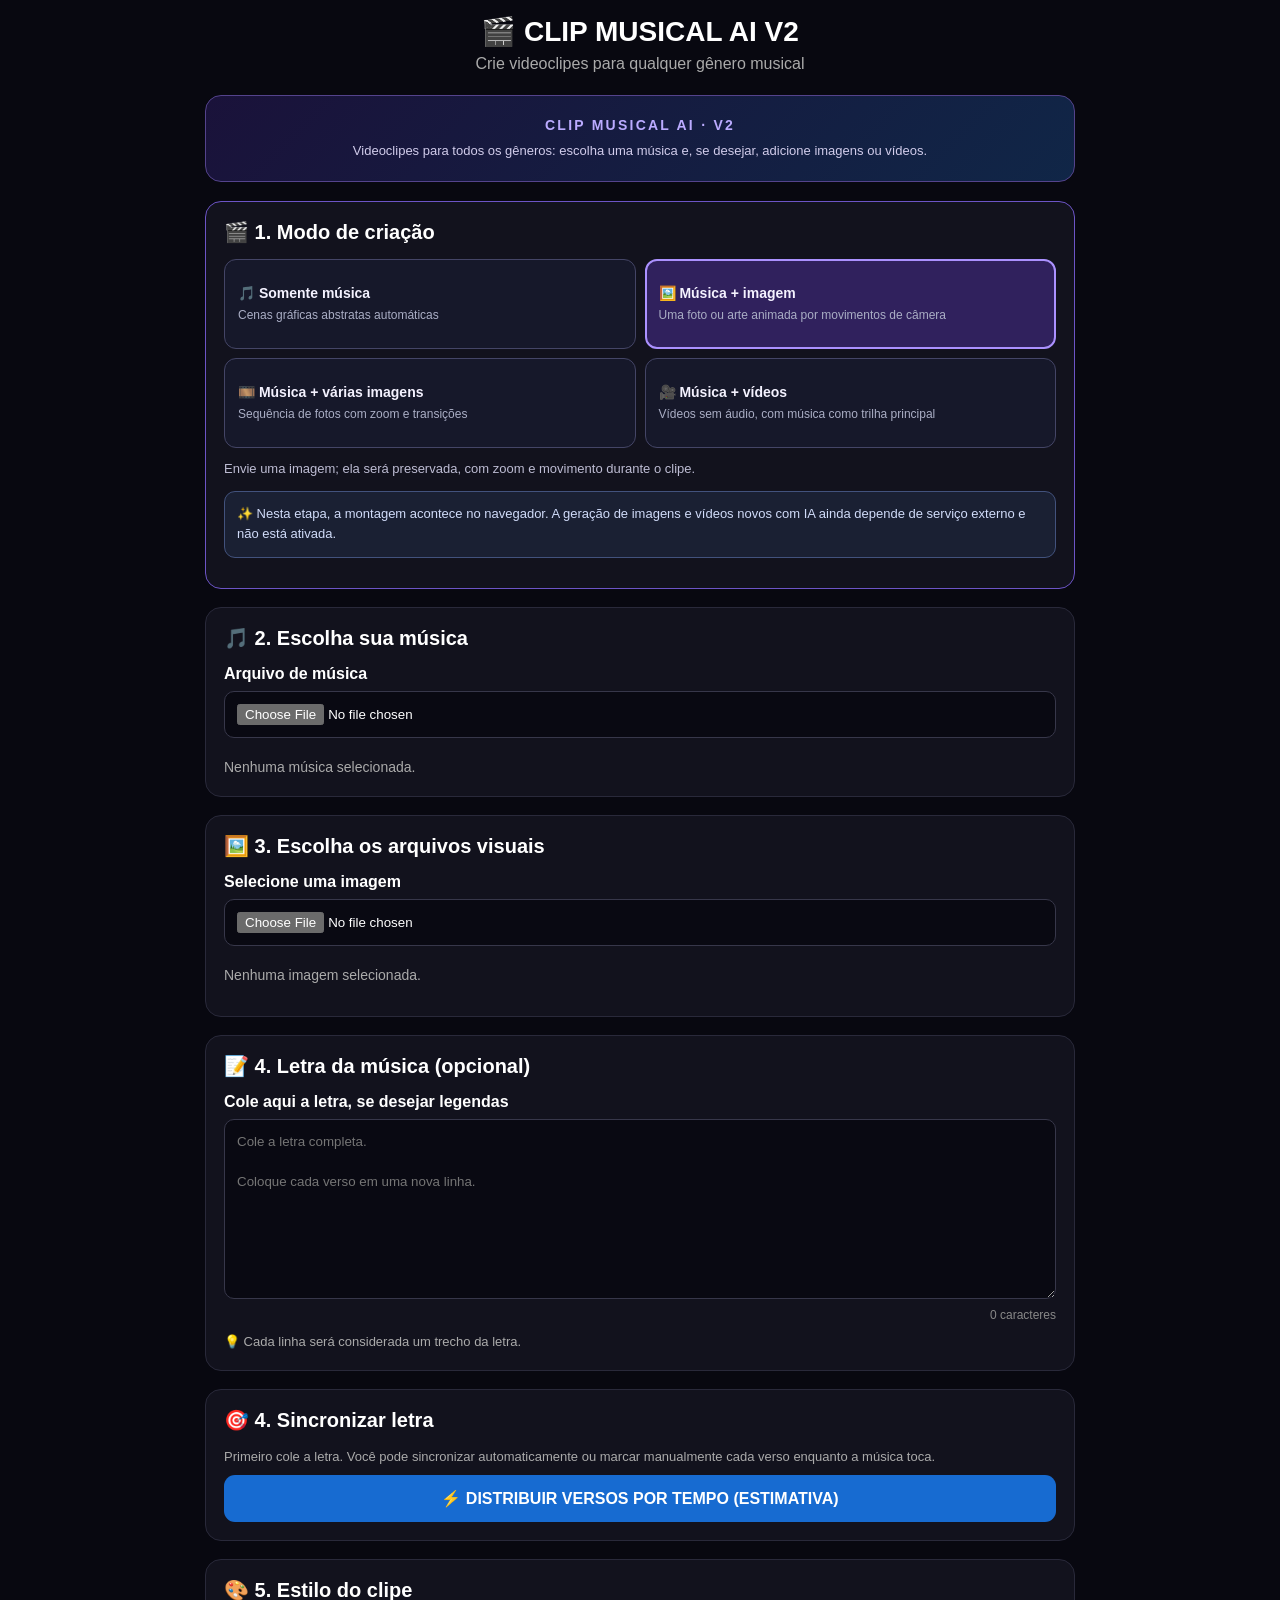
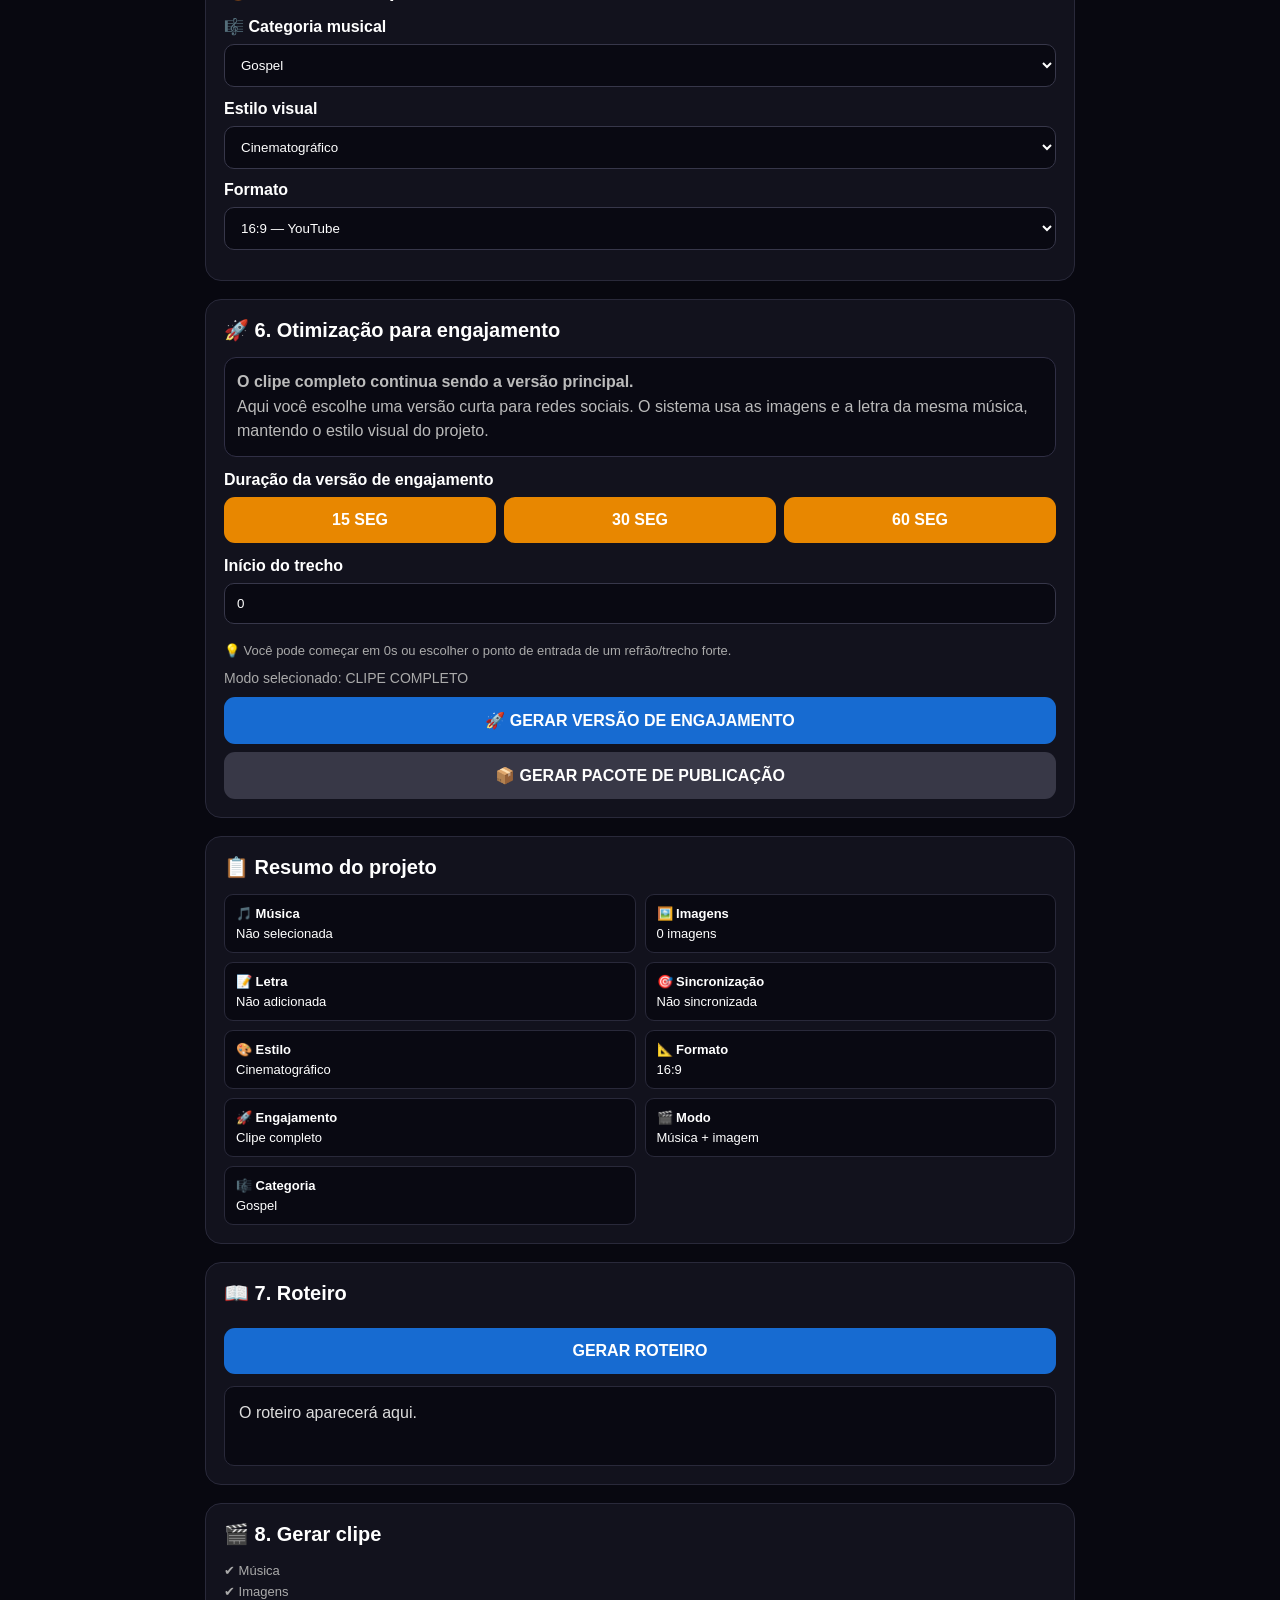
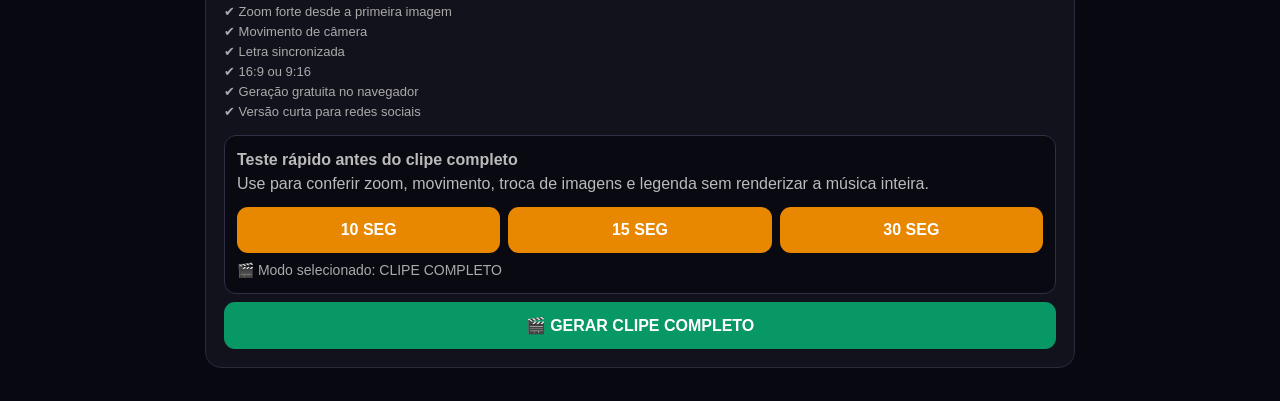
==== commit 65a08846: "feat(v2): integrar interface, cenas sem letra e exportação quadrada" ====
--- a/index.html
+++ b/index.html
@@ -63,6 +63,7 @@
 .eng-grid{grid-template-columns:1fr 1fr}.verso-item{grid-template-columns:45px 1fr 68px}
 }
 </style>
+<link rel="stylesheet" href="v2.css">
 </head>
 <body>
 <div class="container">
@@ -375,7 +376,7 @@
  try{
   if(!musicaSelecionada)return alert("Selecione a música.");
   if(!imagensSelecionadas.length)return alert("Selecione pelo menos uma imagem.");
-  const versos=obterVersos();if(!versos.length)return alert("Cole a letra do louvor.");
+  const versos=obterVersos();
   const duracaoMusica=audioPreview.duration;if(!isFinite(duracaoMusica)||duracaoMusica<=0)return alert("Aguarde o carregamento da música.");
   let inicio=0;
   if(tituloModo==="ENGAJAMENTO"){inicio=Math.max(0,Math.min(parseFloat(inicioEngajamento.value)||0,Math.max(0,duracaoMusica-.2)))}
@@ -388,7 +389,7 @@
   statusElemento.textContent="Carregando imagens...";
 
   const imagens=[];for(const item of imagensSelecionadas)imagens.push(await carregarImagem(item.src));
-  const canvas=document.createElement("canvas");if(formato.value==="9:16"){canvas.width=720;canvas.height=1280}else{canvas.width=1280;canvas.height=720}
+  const canvas=document.createElement("canvas");if(formato.value==="9:16"){canvas.width=720;canvas.height=1280}else if(formato.value==="1:1"){canvas.width=900;canvas.height=900}else{canvas.width=1280;canvas.height=720}
   const ctx=canvas.getContext("2d");if(!ctx)throw new Error("Não foi possível criar o Canvas.");
 
   // IMPORTANTE: 30 FPS reais em vez de captureStream(0).
@@ -484,10 +485,10 @@
  if(!musicaSelecionada)return alert("Selecione a música primeiro.");
  const nome=musicaSelecionada.name.replace(/\.[^/.]+$/,"");
  const versos=obterVersos();
- const primeiro=versos[0]||"Um novo louvor para ouvir, cantar e compartilhar.";
+ const primeiro=versos[0]||"Uma música para ouvir e compartilhar.";
  const titulo=nome+" | Clipe Musical";
- const desc=primeiro+"\n\n🎬 Assista ao clipe completo e compartilhe com alguém que precisa ouvir esta mensagem.\n\nMúsica: "+nome+"\nEstilo: "+estilo.value+"\n\n#Louvor #MúsicaGospel #Adoração #ClipeMusical #Jesus";
- $("tituloSugerido").value=titulo;$("descricaoSugerida").value=desc;$("hashtagsSugeridas").value="#Louvor #MúsicaGospel #Adoração #ClipeMusical #Jesus #Gospel";
+ const desc=primeiro+"\n\n🎬 Assista ao clipe completo e compartilhe com alguém que precisa ouvir esta mensagem.\n\nMúsica: "+nome+"\nEstilo: "+estilo.value+"\n\n#ClipeMusical #Musica #Videoclipe";
+ $("tituloSugerido").value=titulo;$("descricaoSugerida").value=desc;$("hashtagsSugeridas").value="#ClipeMusical #Musica #Videoclipe";
  $("pacote").style.display="block";
 });
 $("botaoMiniatura").addEventListener("click",()=>{
@@ -507,5 +508,6 @@
 window.addEventListener("beforeunload",()=>{if(videoURL)try{URL.revokeObjectURL(videoURL)}catch(e){}if(miniaturaURL)try{URL.revokeObjectURL(miniaturaURL)}catch(e){}});
 
 </script>
+<script src="v2.js"></script>
 </body>
 </html>
--- a/v2.css
+++ b/v2.css
@@ -0,0 +1,17 @@
+/* CLIP MUSICAL AI V2 — complementa a interface original sem remover recursos */
+:root{color-scheme:dark}
+.v2-hero{padding:20px 14px;margin-bottom:19px;background:linear-gradient(135deg,#1a123a,#102647);border:1px solid #54438c;border-radius:16px;text-align:center}
+.v2-hero strong{font-size:14px;letter-spacing:.16em;color:#bbabff}
+.v2-hero p{color:#d1cceb;font-size:13px;line-height:1.55;margin-top:7px}
+.v2-mode-card{border-color:#6c54c6}
+.v2-modes{display:grid;grid-template-columns:repeat(2,minmax(0,1fr));gap:9px;margin-top:10px}
+.v2-mode{background:#16182a;border:1px solid #444566;color:#f4f2ff;border-radius:12px;text-align:left;padding:13px;cursor:pointer;min-height:90px;width:100%;margin:0;font-size:14px;font-weight:700}
+.v2-mode small{display:block;color:#aaaec5;margin-top:6px;line-height:1.35;font-size:12px;font-weight:400}
+.v2-mode[aria-pressed="true"]{background:#30215d;border:2px solid #ab91ff;padding:12px}
+.v2-mode:focus-visible{outline:3px solid #f7c752;outline-offset:2px}
+.v2-note{font-size:13px;line-height:1.55;color:#bebdd4;margin:11px 0 4px}
+.v2-notice{padding:12px;border-radius:11px;background:#1a2033;border:1px solid #42527d;color:#d0dbf9;font-size:13px;line-height:1.55;margin:12px 0}
+.v2-note strong{color:#f2f0ff}
+.v2-hidden{display:none!important}
+#v2Genero{margin-bottom:13px}
+@media(max-width:420px){.v2-modes{grid-template-columns:1fr}.v2-mode{min-height:69px}}
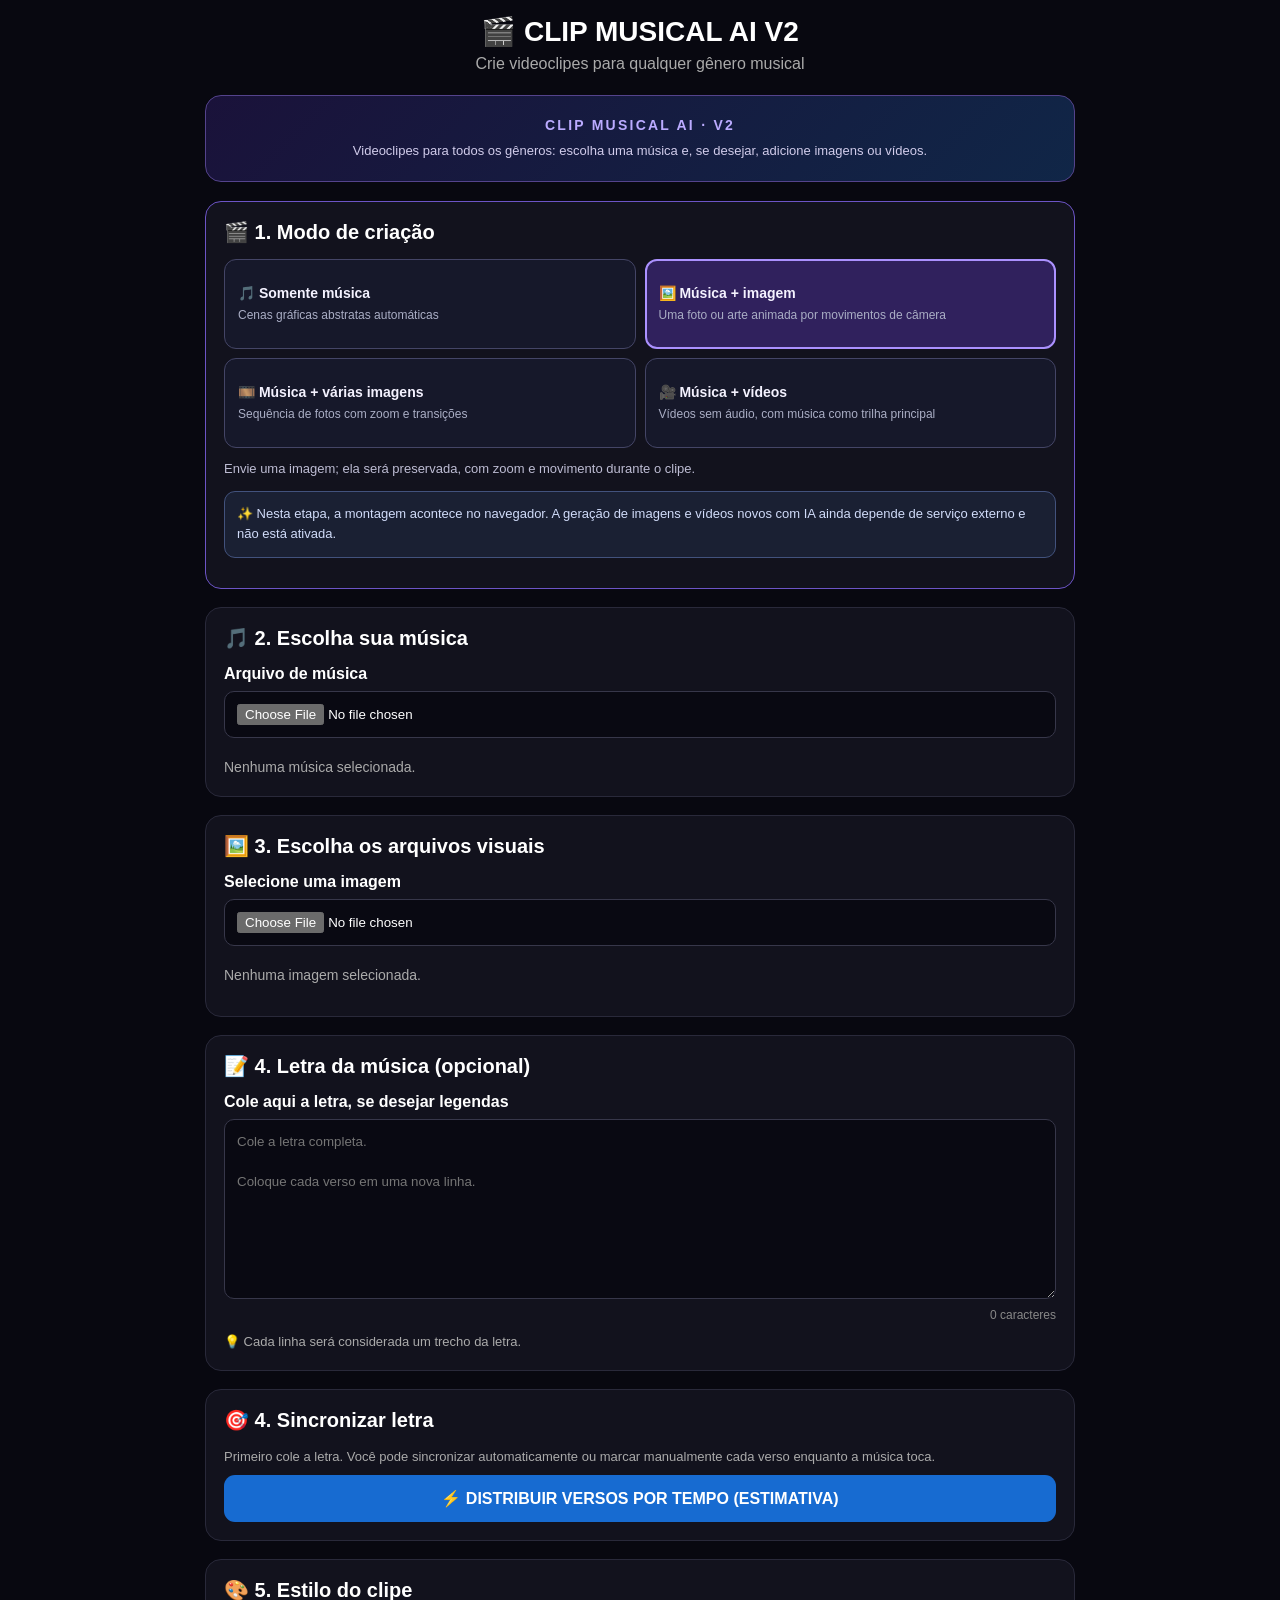
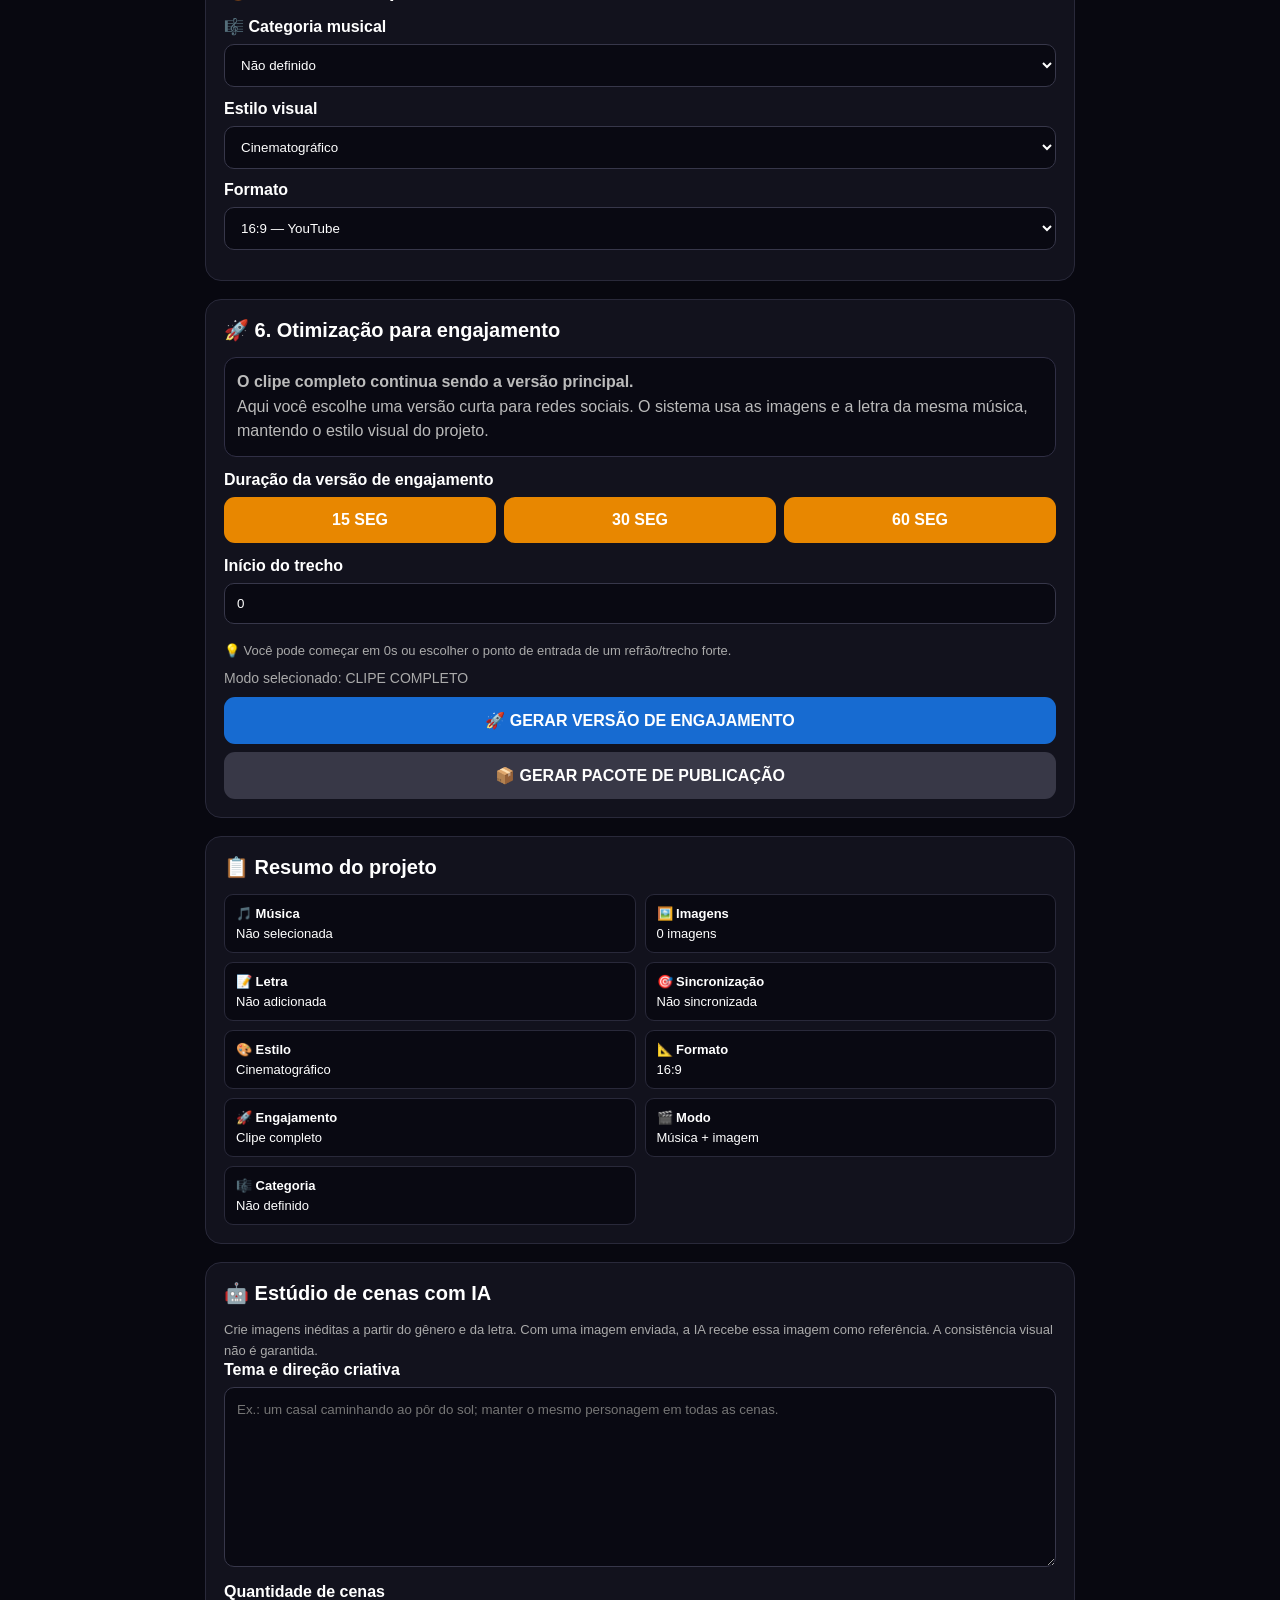
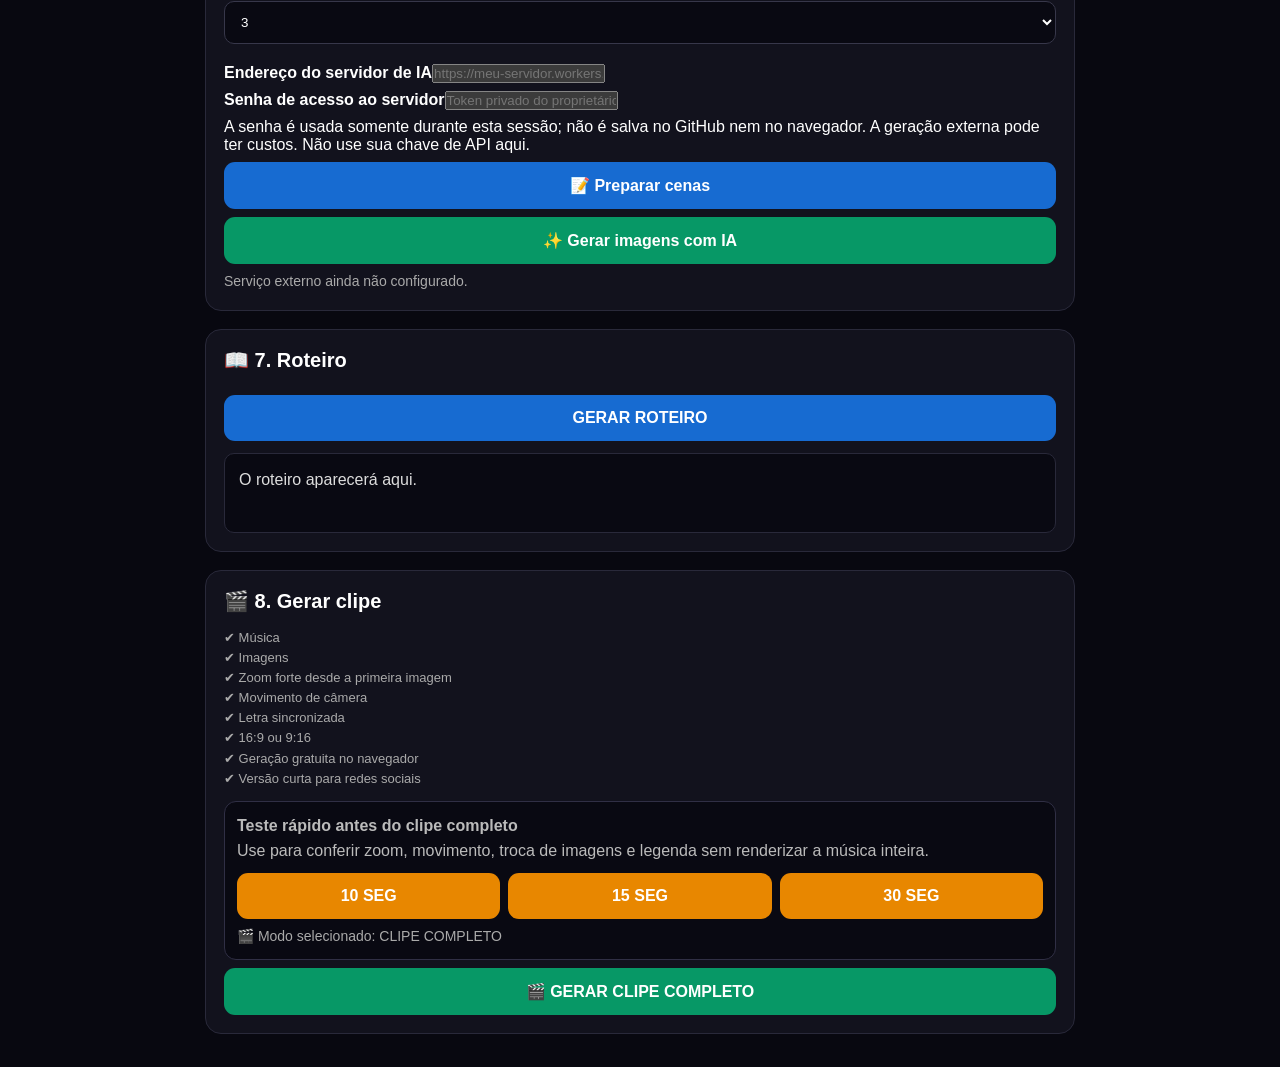
==== commit fc7ace3d: "feat(ai): conectar painel de imagens com IA ao aplicativo V2" ====
--- a/index.html
+++ b/index.html
@@ -230,7 +230,7 @@
 const botaoRoteiro=$("botaoRoteiro"),roteiroElemento=$("roteiro"),botaoGerar=$("botaoGerar"),progressContainer=$("progressContainer"),progressFill=$("progressFill"),statusElemento=$("status"),videoContainer=$("videoContainer"),videoResultado=$("videoResultado"),resultadoInfo=$("resultadoInfo"),download=$("download");
 const inicioEngajamento=$("inicioEngajamento"),engSelecionado=$("engSelecionado"),resumoEngEl=resumoEng;
 let musicaSelecionada=null,imagensSelecionadas=[],roteiroAtual="",videoURL=null,audioContext=null,audioSource=null,audioDestination=null,marcacoes=[],indiceMarcacao=0;
-let modoTeste=0,modoEngajamento=0,miniaturaURL=null;
+let modoTeste=0,modoEngajamento=0,miniaturaURL=null,audioAnalyser=null,audioBins=null;
 
 function obterVersos(){
  return inputLetra.value.split("\n").map(x=>x.trim()).filter(x=>x && !(x.startsWith("[")&&x.endsWith("]")));
@@ -254,25 +254,35 @@
 
 inputImagens.addEventListener("change",async()=>{
  const arquivos=Array.from(inputImagens.files||[]);if(!arquivos.length)return;
- imagensSelecionadas=[];contadorImagens.textContent="Carregando imagens...";
- try{for(const arquivo of arquivos)imagensSelecionadas.push({file:arquivo,src:await arquivoParaDataURL(arquivo)});atualizarImagens()}
- catch(e){contadorImagens.textContent="Erro ao carregar imagens.";contadorImagens.className="status erro"}
+ imagensSelecionadas.forEach(item=>{if(item.objectURL)URL.revokeObjectURL(item.objectURL)});
+ imagensSelecionadas=[];contadorImagens.textContent="Carregando arquivos...";
+ try{
+  for(const arquivo of arquivos){
+   if(arquivo.type.startsWith("video/")){
+    const objectURL=URL.createObjectURL(arquivo);
+    imagensSelecionadas.push({file:arquivo,src:objectURL,objectURL,tipo:"video"});
+   }else if(arquivo.type.startsWith("image/")){
+    imagensSelecionadas.push({file:arquivo,src:await arquivoParaDataURL(arquivo),tipo:"imagem"});
+   }else throw new Error("Arquivo não é imagem nem vídeo.");
+  }
+  atualizarImagens();
+ }catch(e){contadorImagens.textContent=e.message;contadorImagens.className="status erro"}
 });
 function arquivoParaDataURL(arquivo){return new Promise((resolve,reject)=>{const r=new FileReader();r.onload=()=>resolve(r.result);r.onerror=()=>reject(new Error("Erro ao carregar imagem."));r.readAsDataURL(arquivo)})}
 function atualizarImagens(){
  previewGrid.innerHTML="";
  imagensSelecionadas.forEach((item,index)=>{
   const div=document.createElement("div");div.className="preview-item";
-  const img=document.createElement("img");img.src=item.src;
-  const n=document.createElement("div");n.className="preview-num";n.textContent="Imagem "+(index+1);
+  const img=document.createElement(item.tipo==="video"?"video":"img");img.src=item.src;if(item.tipo==="video"){img.muted=true;img.playsInline=true;img.preload="metadata";}
+  const n=document.createElement("div");n.className="preview-num";n.textContent=(item.tipo==="video"?"Vídeo ":"Cena ")+(index+1);
   const b=document.createElement("div");b.className="preview-buttons";
   const es=document.createElement("button");es.textContent="◀";es.onclick=()=>moverImagem(index,-1);
-  const ex=document.createElement("button");ex.textContent="🗑️";ex.onclick=()=>{imagensSelecionadas.splice(index,1);atualizarImagens()};
+  const ex=document.createElement("button");ex.textContent="🗑️";ex.onclick=()=>{const removido=imagensSelecionadas.splice(index,1)[0];if(removido?.objectURL)URL.revokeObjectURL(removido.objectURL);atualizarImagens()};
   const di=document.createElement("button");di.textContent="▶";di.onclick=()=>moverImagem(index,1);
   b.append(es,ex,di);div.append(img,n,b);previewGrid.appendChild(div);
  });
  const q=imagensSelecionadas.length;
- contadorImagens.textContent=q?"✓ "+q+(q===1?" imagem selecionada.":" imagens selecionadas."):"Nenhuma imagem selecionada.";
+ contadorImagens.textContent=q?"✓ "+q+(q===1?" arquivo selecionado.":" arquivos selecionados."):"Nenhum arquivo selecionado.";
  contadorImagens.className=q?"status sucesso":"status";resumoImagens.textContent=q+" "+(q===1?"imagem":"imagens");
 }
 function moverImagem(i,d){const n=i+d;if(n<0||n>=imagensSelecionadas.length)return;[imagensSelecionadas[i],imagensSelecionadas[n]]=[imagensSelecionadas[n],imagensSelecionadas[i]];atualizarImagens()}
@@ -342,20 +352,42 @@
 }
 async function prepararAudio(){
  const AudioCtx=window.AudioContext||window.webkitAudioContext;if(!AudioCtx)throw new Error("Seu navegador não suporta o sistema de áudio.");
- if(!audioContext){audioContext=new AudioCtx();audioSource=audioContext.createMediaElementSource(audioPreview);audioDestination=audioContext.createMediaStreamDestination();audioSource.connect(audioDestination);audioSource.connect(audioContext.destination)}
+ if(!audioContext){
+  audioContext=new AudioCtx();
+  audioSource=audioContext.createMediaElementSource(audioPreview);
+  audioDestination=audioContext.createMediaStreamDestination();
+  audioAnalyser=audioContext.createAnalyser();audioAnalyser.fftSize=256;audioAnalyser.smoothingTimeConstant=.75;
+  audioBins=new Uint8Array(audioAnalyser.frequencyBinCount);
+  audioSource.connect(audioDestination);audioSource.connect(audioContext.destination);audioSource.connect(audioAnalyser);
+ }
  if(audioContext.state==="suspended")await audioContext.resume();return audioDestination.stream;
 }
-async function carregarImagem(src){return new Promise((resolve,reject)=>{const img=new Image();img.onload=()=>resolve(img);img.onerror=()=>reject(new Error("Erro ao carregar imagem."));img.src=src})}
-
-function desenharCena(ctx,canvas,img,p,indice){
+async function carregarImagem(item){
+ return new Promise((resolve,reject)=>{
+  if(item.tipo==="video"){
+   const v=document.createElement("video");
+   v.muted=true;v.playsInline=true;v.preload="auto";v.loop=true;
+   v.onloadeddata=()=>resolve(v);
+   v.onerror=()=>reject(new Error("Não foi possível carregar o vídeo. Tente MP4 ou WebM."));
+   v.src=item.src;v.load();
+  }else{
+   const img=new Image();img.onload=()=>resolve(img);
+   img.onerror=()=>reject(new Error("Erro ao carregar imagem."));img.src=item.src;
+  }
+ });
+}
+
+function desenharCena(ctx,canvas,img,p,indice,pulso=0){
  const cw=canvas.width,ch=canvas.height;
- const zoom=indice%2===0?1.15+p*.40:1.55-p*.40;
+ const zoom=(indice%2===0?1.15+p*.40:1.55-p*.40)+Math.max(0,Math.min(pulso,.4))*.14;
  let dx=0,dy=0;
  if(indice%4===0)dx=(p-.5)*cw*.24;
  else if(indice%4===1)dx=(.5-p)*cw*.24;
  else if(indice%4===2)dy=(p-.5)*ch*.24;
  else dy=(.5-p)*ch*.24;
- const base=Math.max(cw/img.width,ch/img.height),esc=base*zoom,w=img.width*esc,h=img.height*esc;
+ const iw=img.videoWidth||img.width,ih=img.videoHeight||img.height;
+ if(!iw||!ih)return;
+ const base=Math.max(cw/iw,ch/ih),esc=base*zoom,w=iw*esc,h=ih*esc;
  ctx.drawImage(img,(cw-w)/2+dx,(ch-h)/2+dy,w,h);
 }
 function desenharLetra(ctx,canvas,text){
@@ -372,7 +404,7 @@
 }
 
 async function gerarVideo(duracaoAlvo,tituloModo){
- let recorder=null,intervalo=null;
+ let recorder=null,intervalo=null,streamVideo=null,imagensRender=[];
  try{
   if(!musicaSelecionada)return alert("Selecione a música.");
   if(!imagensSelecionadas.length)return alert("Selecione pelo menos uma imagem.");
@@ -388,13 +420,14 @@
   botaoGerar.disabled=true;progressContainer.style.display="block";videoContainer.style.display="none";download.style.display="none";progressFill.style.width="0%";
   statusElemento.textContent="Carregando imagens...";
 
-  const imagens=[];for(const item of imagensSelecionadas)imagens.push(await carregarImagem(item.src));
+  const imagens=[];imagensRender=imagens;for(const item of imagensSelecionadas)imagens.push(await carregarImagem(item));
   const canvas=document.createElement("canvas");if(formato.value==="9:16"){canvas.width=720;canvas.height=1280}else if(formato.value==="1:1"){canvas.width=900;canvas.height=900}else{canvas.width=1280;canvas.height=720}
   const ctx=canvas.getContext("2d");if(!ctx)throw new Error("Não foi possível criar o Canvas.");
 
   // IMPORTANTE: 30 FPS reais em vez de captureStream(0).
   // Isso melhora a compatibilidade do WebM e evita o player mostrar 0:00.
-  const videoStream=canvas.captureStream(30);
+  streamVideo=canvas.captureStream(30);
+  const videoStream=streamVideo;
   const audioStream=await prepararAudio();audioStream.getAudioTracks().forEach(t=>videoStream.addTrack(t));
   const codec=escolherCodec();if(!codec)throw new Error("Seu navegador não suporta gravação WebM.");
   recorder=new MediaRecorder(videoStream,{mimeType:codec,videoBitsPerSecond:7000000,audioBitsPerSecond:128000});
@@ -408,20 +441,37 @@
   await esperar(250);
   await audioContext.resume();
   await audioPreview.play();
+   if(imagens[0] instanceof HTMLVideoElement)await imagens[0].play();
 
   const fps=30,intervaloMs=1000/fps;
   const inicioReal=performance.now();
-  let ultimoTempo=-1;
+  let ultimoTempo=-1,indiceAnterior=0;
   intervalo=setInterval(()=>{
     const decorrido=(performance.now()-inicioReal)/1000;
     const tempoLocal=Math.min(decorrido,duracao);
     const tempoMusica=tempoInicio+tempoLocal;
     const pTotal=Math.max(0,Math.min(tempoLocal/duracao,1));
     let indiceImagem=Math.min(imagens.length-1,Math.floor(pTotal*imagens.length));
-    const durCena=duracao/imagens.length;
+    if(indiceImagem!==indiceAnterior){
+       const anterior=imagens[indiceAnterior];if(anterior instanceof HTMLVideoElement)anterior.pause();
+       const atual=imagens[indiceImagem];if(atual instanceof HTMLVideoElement){atual.currentTime=0;atual.play().catch(()=>{});}
+       indiceAnterior=indiceImagem;
+     }
+     const durCena=duracao/imagens.length;
     let pCena=(tempoLocal-indiceImagem*durCena)/durCena;pCena=Math.max(0,Math.min(pCena,1));
     ctx.fillStyle="#000";ctx.fillRect(0,0,canvas.width,canvas.height);
-    desenharCena(ctx,canvas,imagens[indiceImagem],pCena,indiceImagem);
+    let pulso=0;
+    if(audioAnalyser&&audioBins){
+      audioAnalyser.getByteFrequencyData(audioBins);
+      let soma=0;for(let k=0;k<Math.min(48,audioBins.length);k++)soma+=audioBins[k];
+      pulso=soma/(Math.min(48,audioBins.length)*255);
+    }
+    desenharCena(ctx,canvas,imagens[indiceImagem],pCena,indiceImagem,pulso);
+    if(indiceImagem<imagens.length-1&&pCena>.88){
+      ctx.save();ctx.globalAlpha=Math.min(1,(pCena-.88)/.12);
+      desenharCena(ctx,canvas,imagens[indiceImagem+1],0,indiceImagem+1,pulso);
+      ctx.restore();
+    }
     let indiceLetra=0;
     for(let i=0;i<marcacoes.length;i++){
       // As marcações da música inteira são deslocadas para o trecho.
@@ -441,7 +491,8 @@
   // Mantém o último quadro por alguns frames para fechar corretamente o WebM.
   ctx.fillStyle="#000";ctx.fillRect(0,0,canvas.width,canvas.height);
   desenharCena(ctx,canvas,imagens[imagens.length-1],1,imagens.length-1);
-  desenharLetra(ctx,canvas,versos[Math.min(versos.length-1,marcacoes.findLastIndex?.(v=>v!==null&&v<=tempoInicio+duracao)||versos.length-1)]);
+  const ultimoVerso=versos.length?versos[Math.max(0,marcacoes.findLastIndex(v=>v!==null&&v<=tempoInicio+duracao))]:null;
+  desenharLetra(ctx,canvas,ultimoVerso);
   await esperar(500);
   try{recorder.requestData()}catch(e){}
   await esperar(400);
@@ -461,7 +512,12 @@
   setTimeout(()=>videoContainer.scrollIntoView({behavior:"smooth",block:"start"}),300);
  }catch(erro){
   console.error(erro);if(intervalo)clearInterval(intervalo);audioPreview.pause();statusElemento.textContent="❌ "+(erro.message||"Erro desconhecido.");statusElemento.className="status erro";alert("Não foi possível gerar o vídeo.\n\n"+(erro.message||"Erro desconhecido."));
- }finally{botaoGerar.disabled=false}
+ }finally{
+   if(intervalo)clearInterval(intervalo);
+   imagensRender.forEach(x=>{if(x instanceof HTMLVideoElement){x.pause();x.removeAttribute("src");x.load()}});
+   if(streamVideo)streamVideo.getVideoTracks().forEach(t=>t.stop());
+   botaoGerar.disabled=false;
+ }
 }
 
 document.querySelectorAll("[data-teste]").forEach(b=>b.addEventListener("click",()=>{
@@ -509,5 +565,6 @@
 
 </script>
 <script src="v2.js"></script>
+<script src="ai-v2.js"></script>
 </body>
 </html>
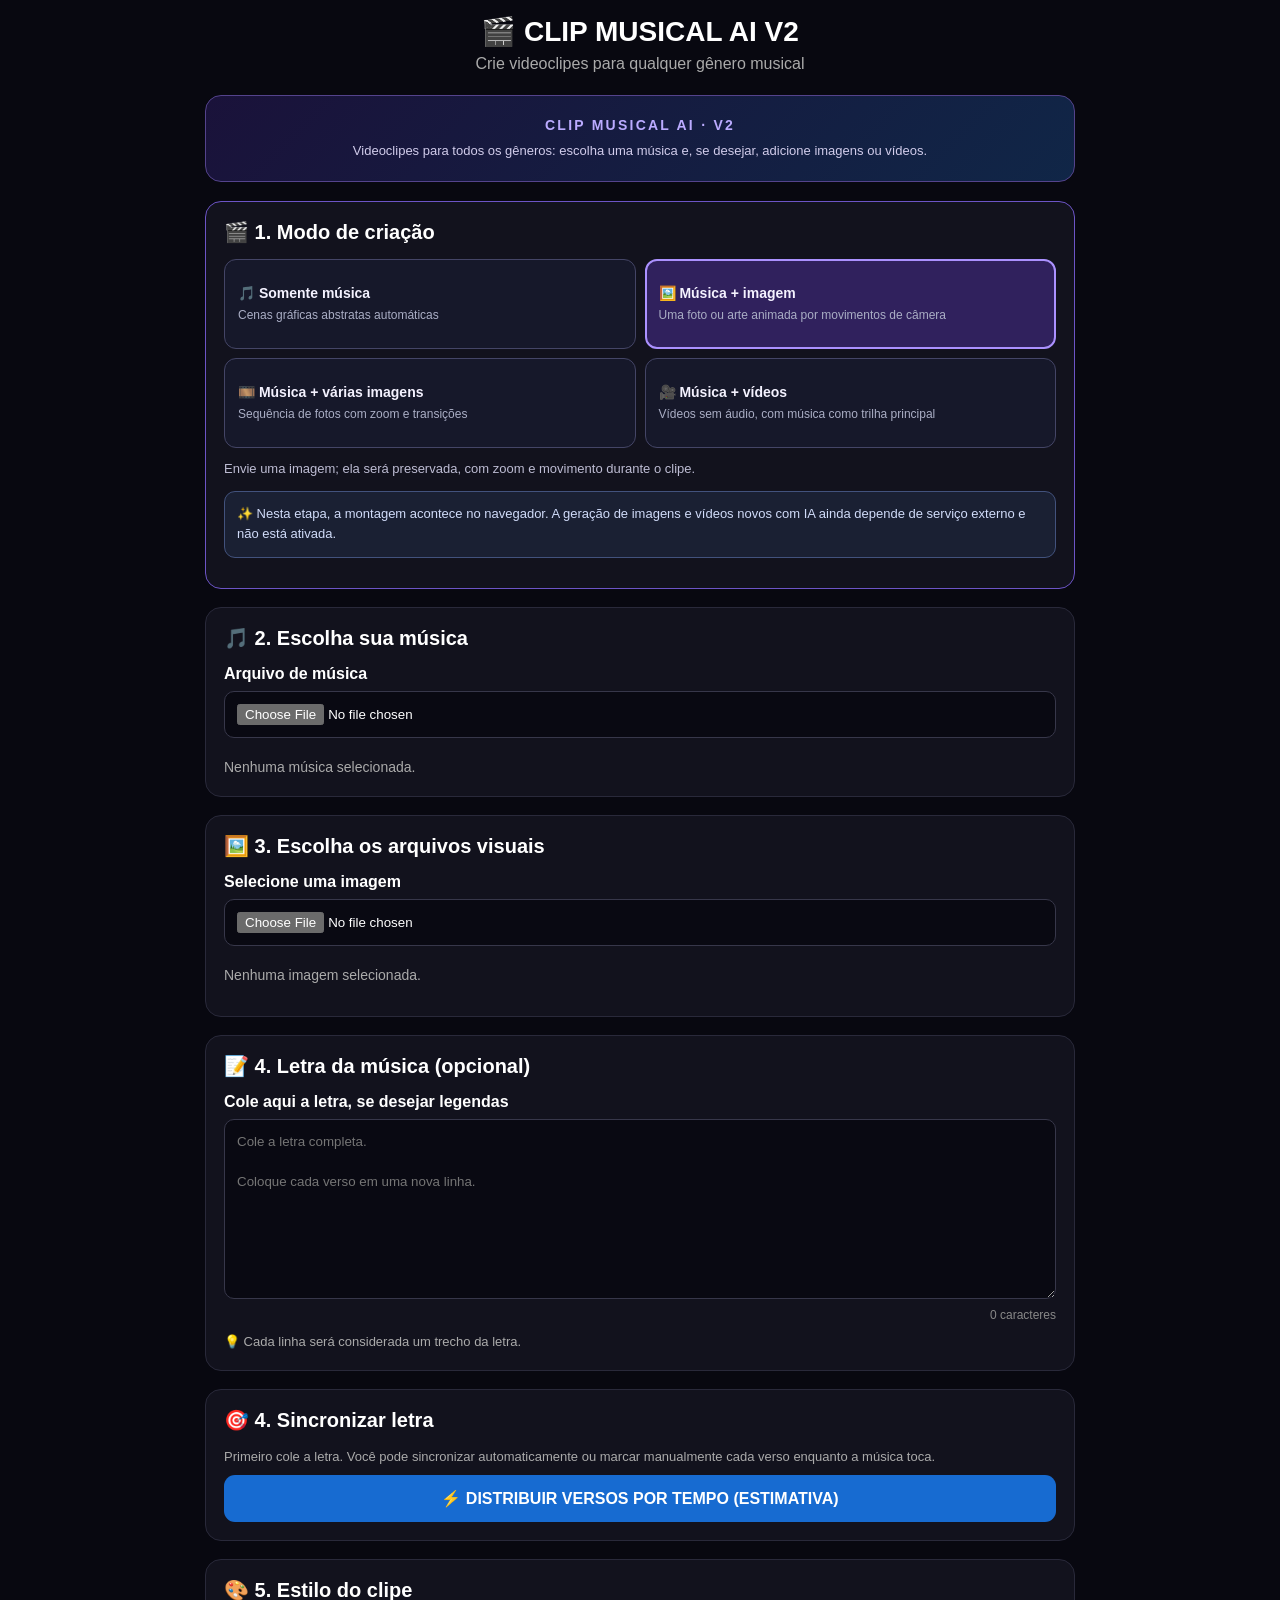
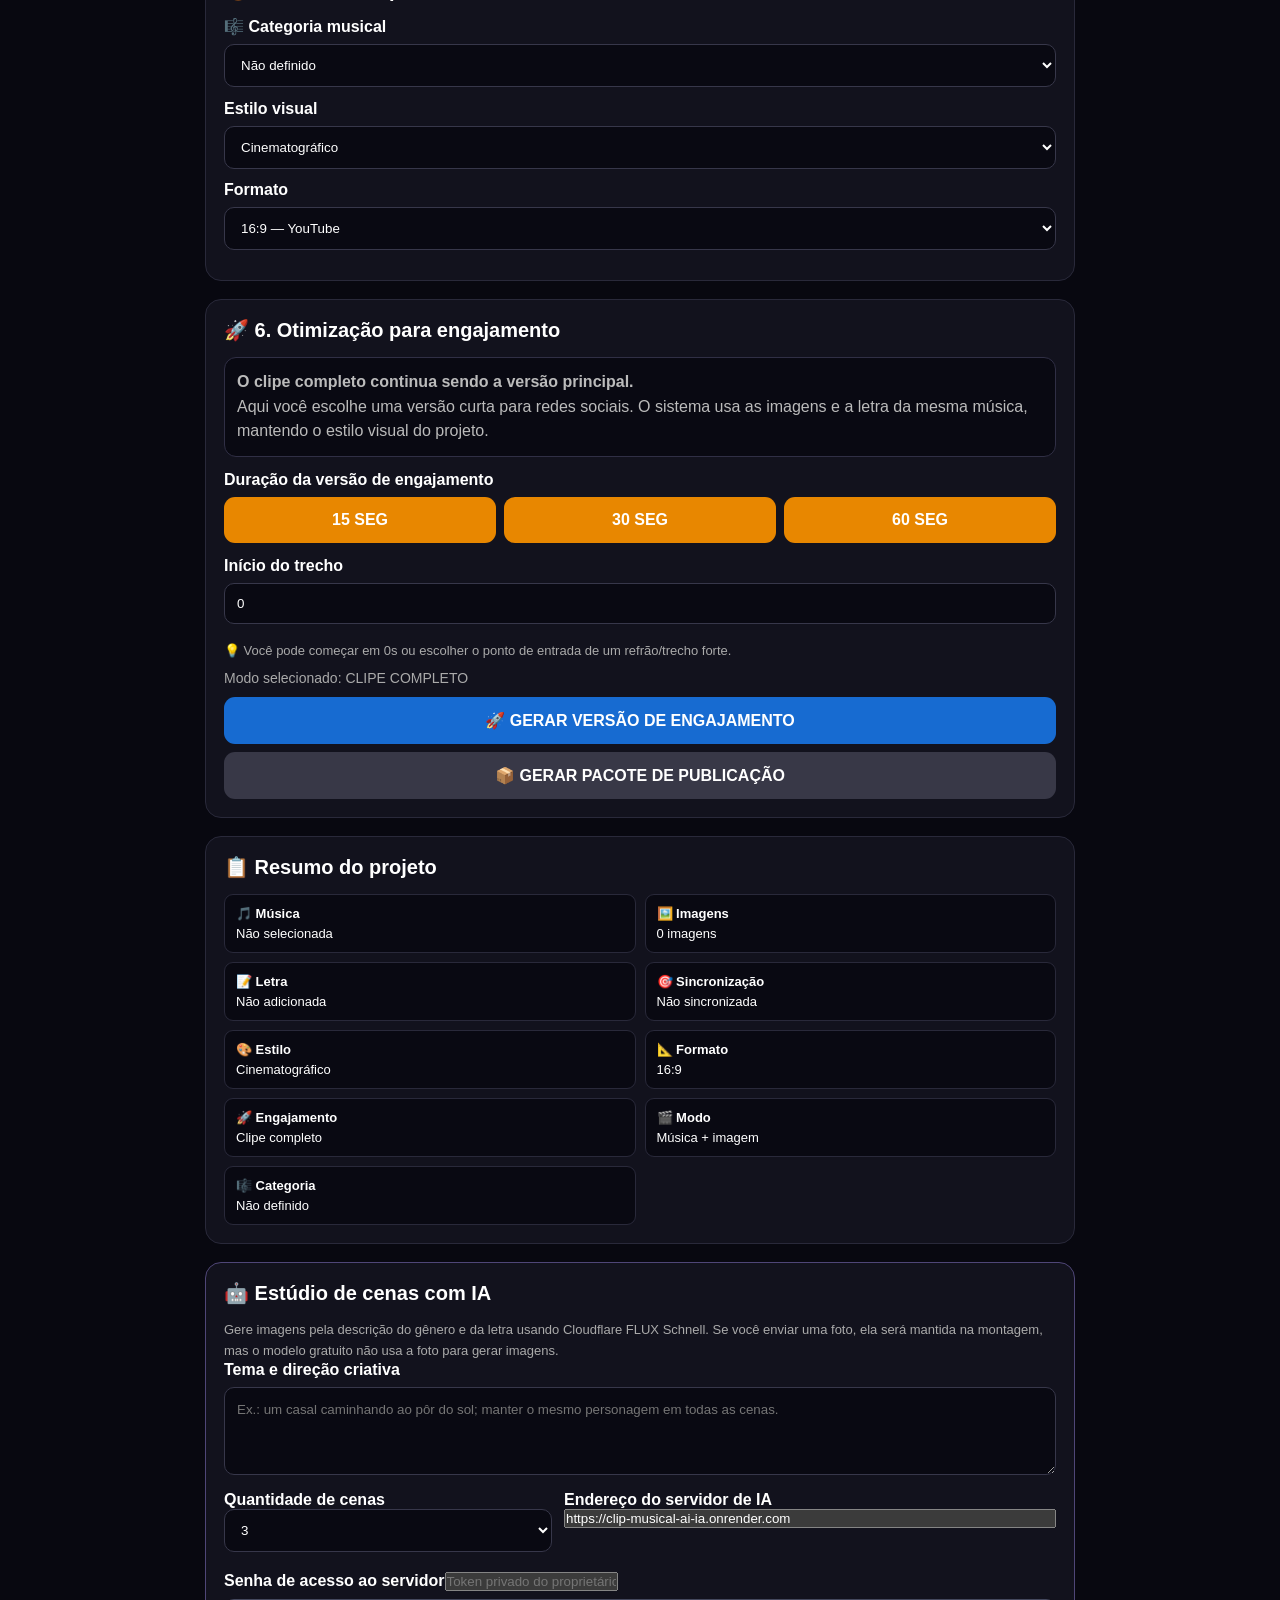
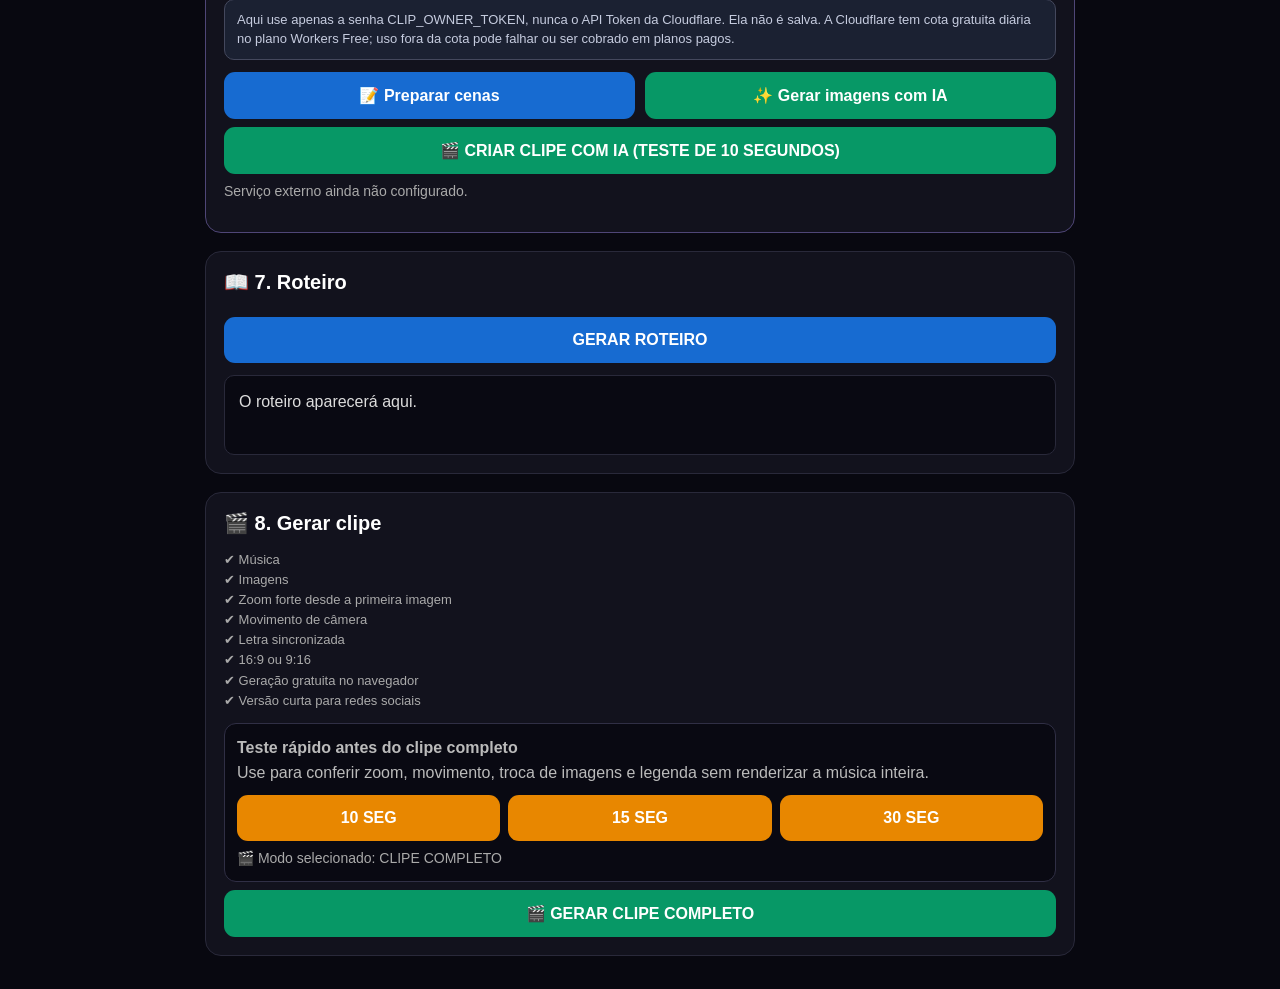
==== commit a91880a5: "Fix vertical shorts framing: preserve full image with blurred background" ====
--- a/index.html
+++ b/index.html
@@ -379,16 +379,39 @@
 
 function desenharCena(ctx,canvas,img,p,indice,pulso=0){
  const cw=canvas.width,ch=canvas.height;
- const zoom=(indice%2===0?1.15+p*.40:1.55-p*.40)+Math.max(0,Math.min(pulso,.4))*.14;
- let dx=0,dy=0;
- if(indice%4===0)dx=(p-.5)*cw*.24;
- else if(indice%4===1)dx=(.5-p)*cw*.24;
- else if(indice%4===2)dy=(p-.5)*ch*.24;
- else dy=(.5-p)*ch*.24;
  const iw=img.videoWidth||img.width,ih=img.videoHeight||img.height;
  if(!iw||!ih)return;
- const base=Math.max(cw/iw,ch/ih),esc=base*zoom,w=iw*esc,h=ih*esc;
- ctx.drawImage(img,(cw-w)/2+dx,(ch-h)/2+dy,w,h);
+ const vertical=ch>cw;
+ ctx.save();
+ ctx.clearRect(0,0,cw,ch);
+ if(vertical){
+  // Fill the canvas with a softened background, while keeping the complete
+  // source image visible in the foreground (no cropped faces or black bars).
+  const cover=Math.max(cw/iw,ch/ih),bw=iw*cover,bh=ih*cover;
+  ctx.save();
+  ctx.filter="blur(34px) brightness(0.55)";
+  ctx.drawImage(img,(cw-bw)/2-40,(ch-bh)/2-40,bw+80,bh+80);
+  ctx.restore();
+  const fit=Math.min(cw/iw,ch/ih);
+  const scale=fit*0.98;
+  const w=iw*scale,h=ih*scale;
+  // Only pan within the available free space, never outside the frame.
+  const freeX=Math.max(0,cw-w),freeY=Math.max(0,ch-h);
+  const move=(p-.5)*0.12;
+  const x=(cw-w)/2+move*freeX;
+  const y=(ch-h)/2+(indice%2?move:-move)*freeY;
+  ctx.drawImage(img,x,y,w,h);
+ }else{
+  const zoom=(indice%2===0?1.15+p*.40:1.55-p*.40)+Math.max(0,Math.min(pulso,.4))*.14;
+  const base=Math.max(cw/iw,ch/ih),esc=base*zoom,w=iw*esc,h=ih*esc;
+  let dx=0,dy=0;
+  if(indice%4===0)dx=(p-.5)*cw*.24;
+  else if(indice%4===1)dx=(.5-p)*cw*.24;
+  else if(indice%4===2)dy=(p-.5)*ch*.24;
+  else dy=(.5-p)*ch*.24;
+  ctx.drawImage(img,(cw-w)/2+dx,(ch-h)/2+dy,w,h);
+ }
+ ctx.restore();
 }
 function desenharLetra(ctx,canvas,text){
  if(!text?.trim())return;
--- a/v2.css
+++ b/v2.css
@@ -15,3 +15,17 @@
 .v2-hidden{display:none!important}
 #v2Genero{margin-bottom:13px}
 @media(max-width:420px){.v2-modes{grid-template-columns:1fr}.v2-mode{min-height:69px}}
+
+
+/* Painel opcional: imagens com IA externa */
+.ai-v2-card{border-color:#4f4677}
+.ai-v2-grid{display:grid;grid-template-columns:1fr 1.5fr;gap:12px}
+.ai-v2-grid input,.ai-v2-grid select{width:100%}
+.ai-v2-card textarea{min-height:88px}
+.ai-v2-help{padding:10px 12px;border:1px solid #44485d;background:#1b2132;color:#c6ccdf;font-size:13px;line-height:1.5;border-radius:10px;margin-bottom:12px}
+.ai-v2-actions{display:grid;grid-template-columns:1fr 1fr;gap:10px}
+.ai-v2-actions button{margin:0}
+.ai-v2-preview{display:grid;grid-template-columns:1fr;gap:8px;margin-top:12px}
+.ai-v2-prompt{padding:12px;background:#101222;border:1px solid #333850;border-radius:10px;font-size:12px;line-height:1.55}
+.ai-v2-prompt p{color:#b4bace;margin-top:6px;overflow-wrap:anywhere}
+@media(max-width:580px){.ai-v2-grid,.ai-v2-actions{grid-template-columns:1fr}}
